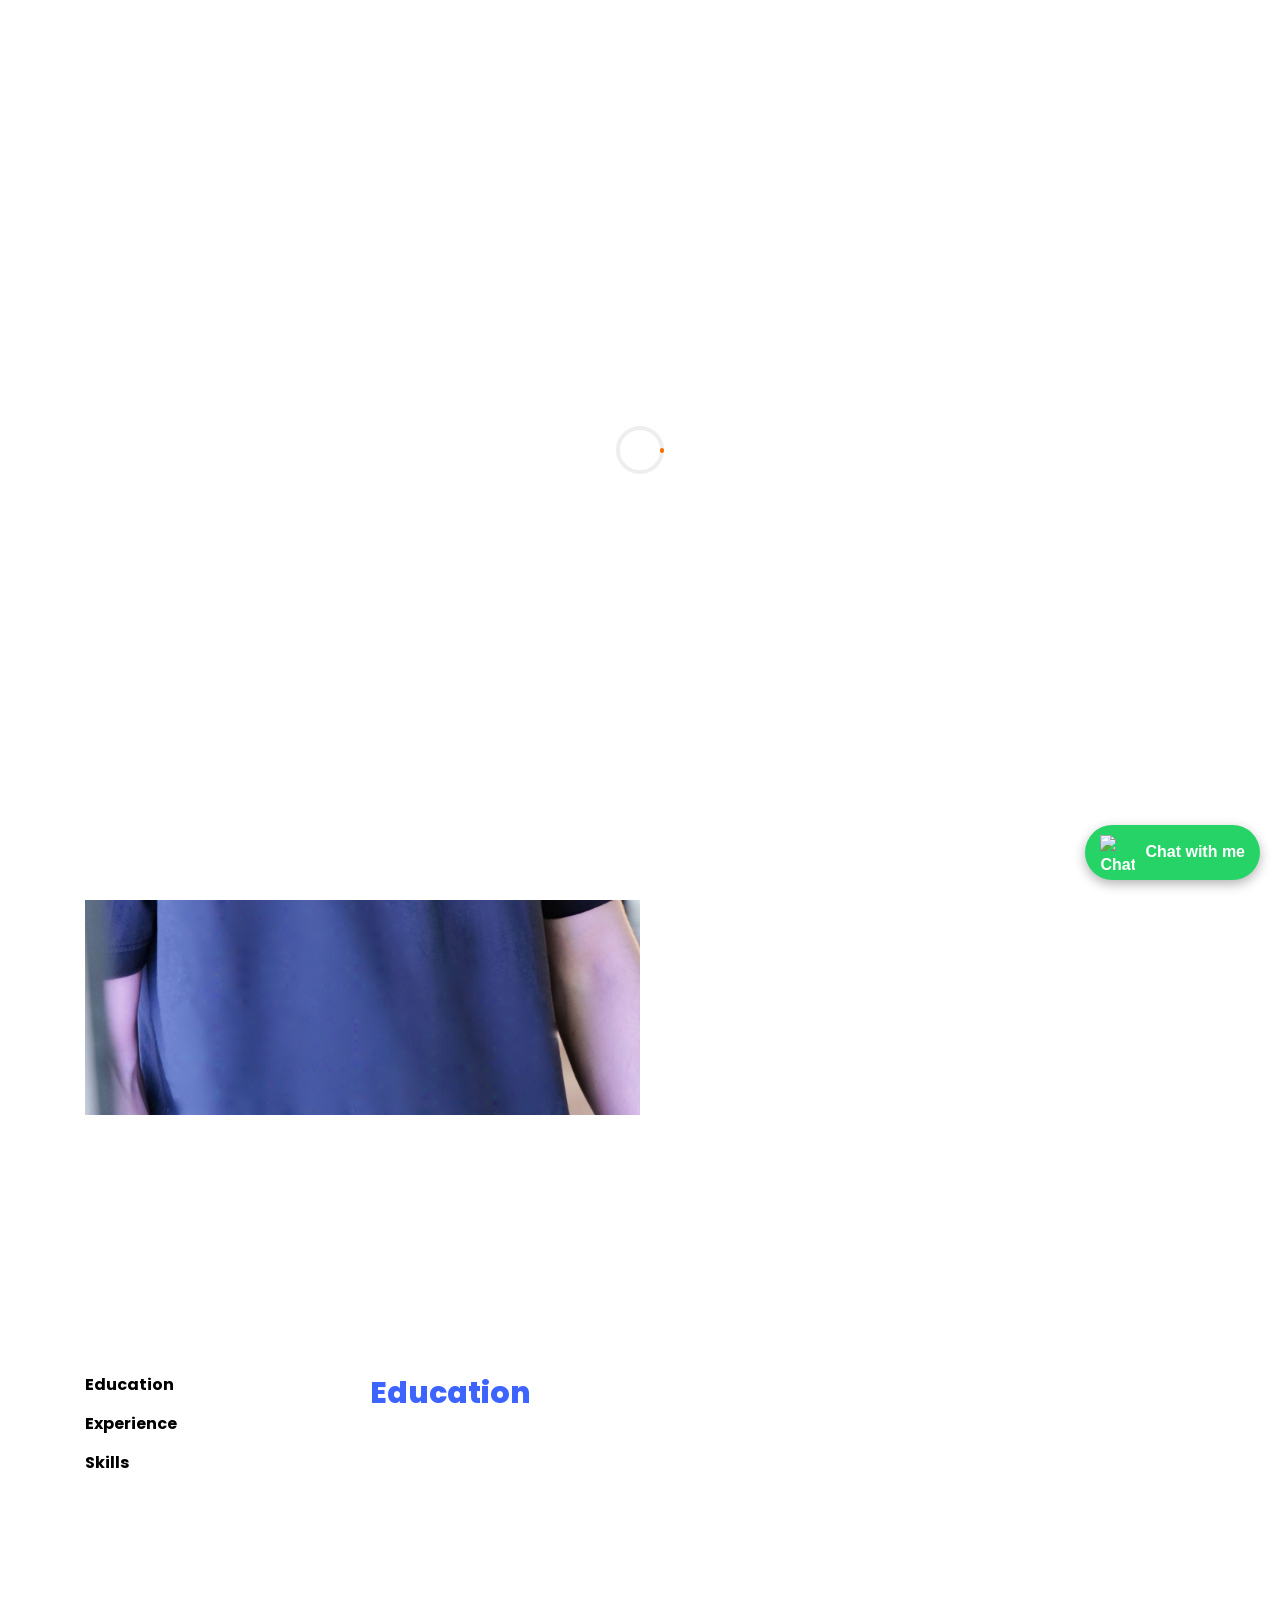
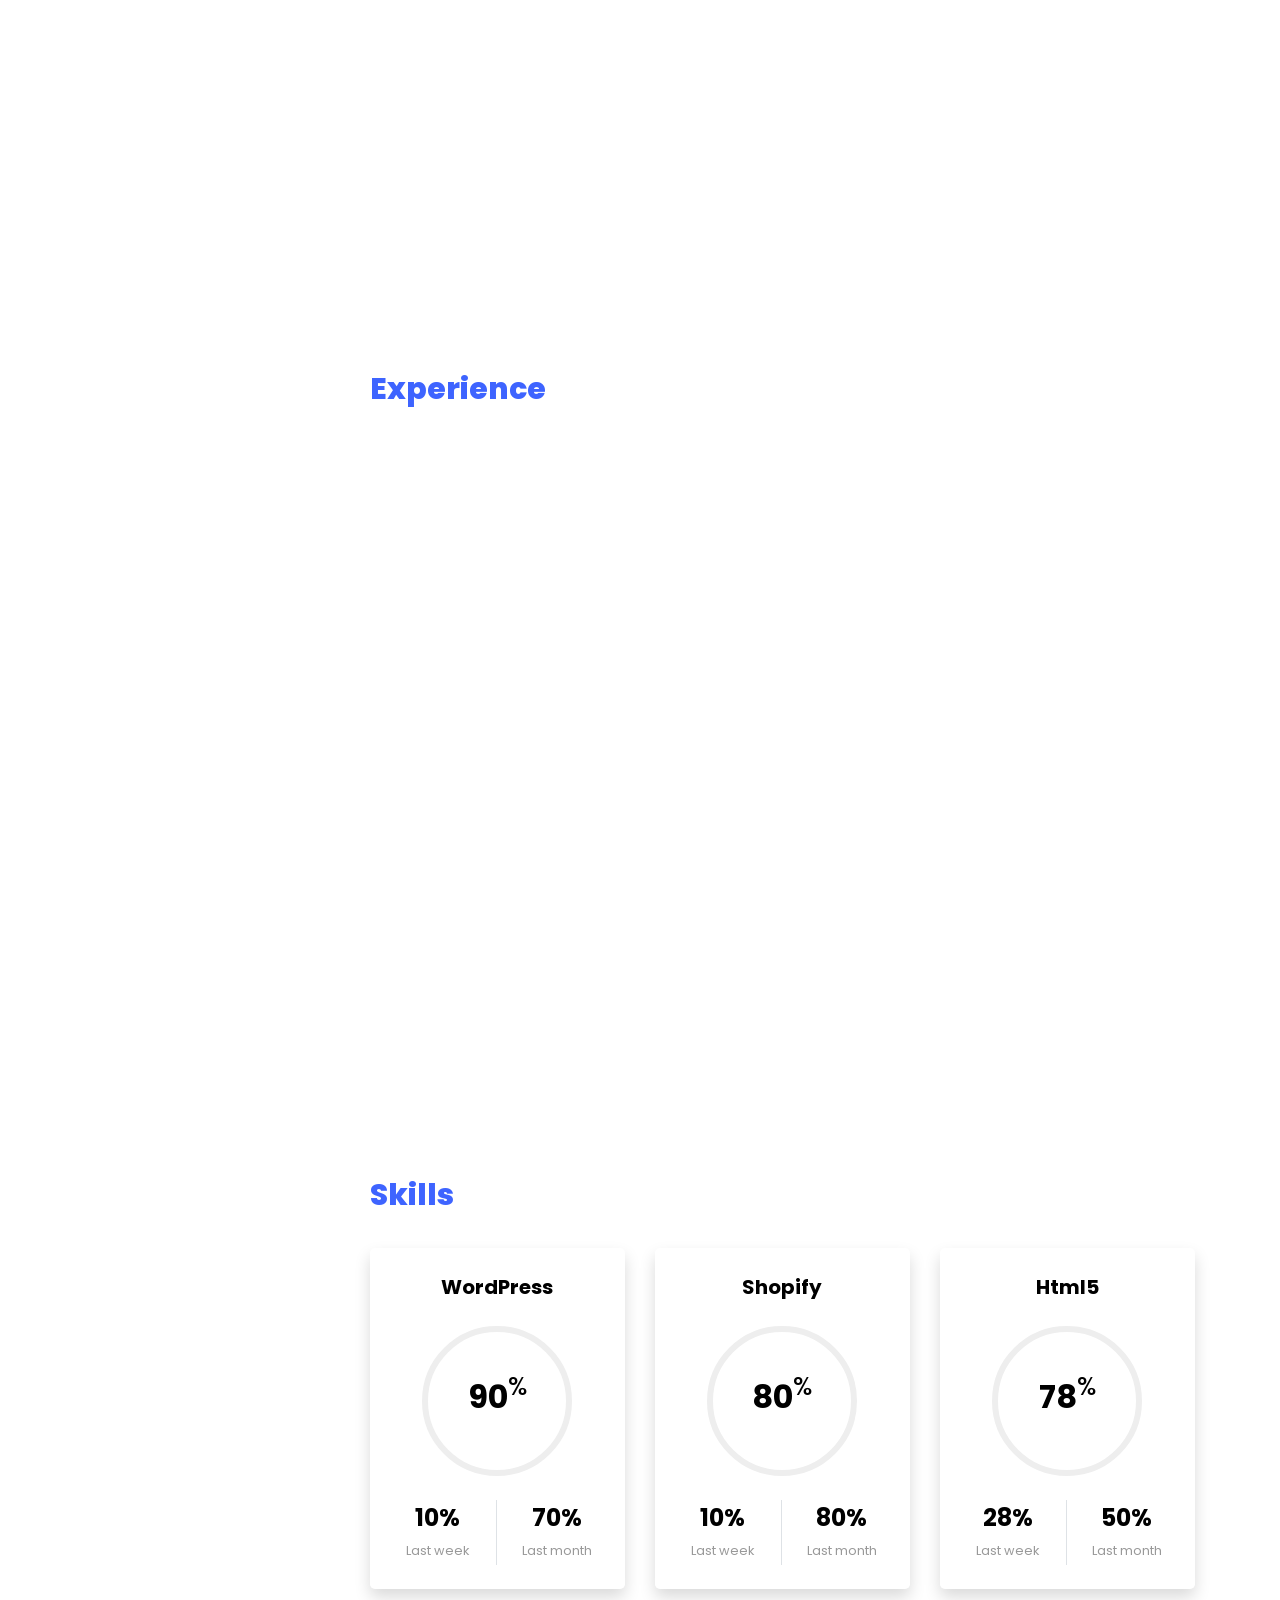
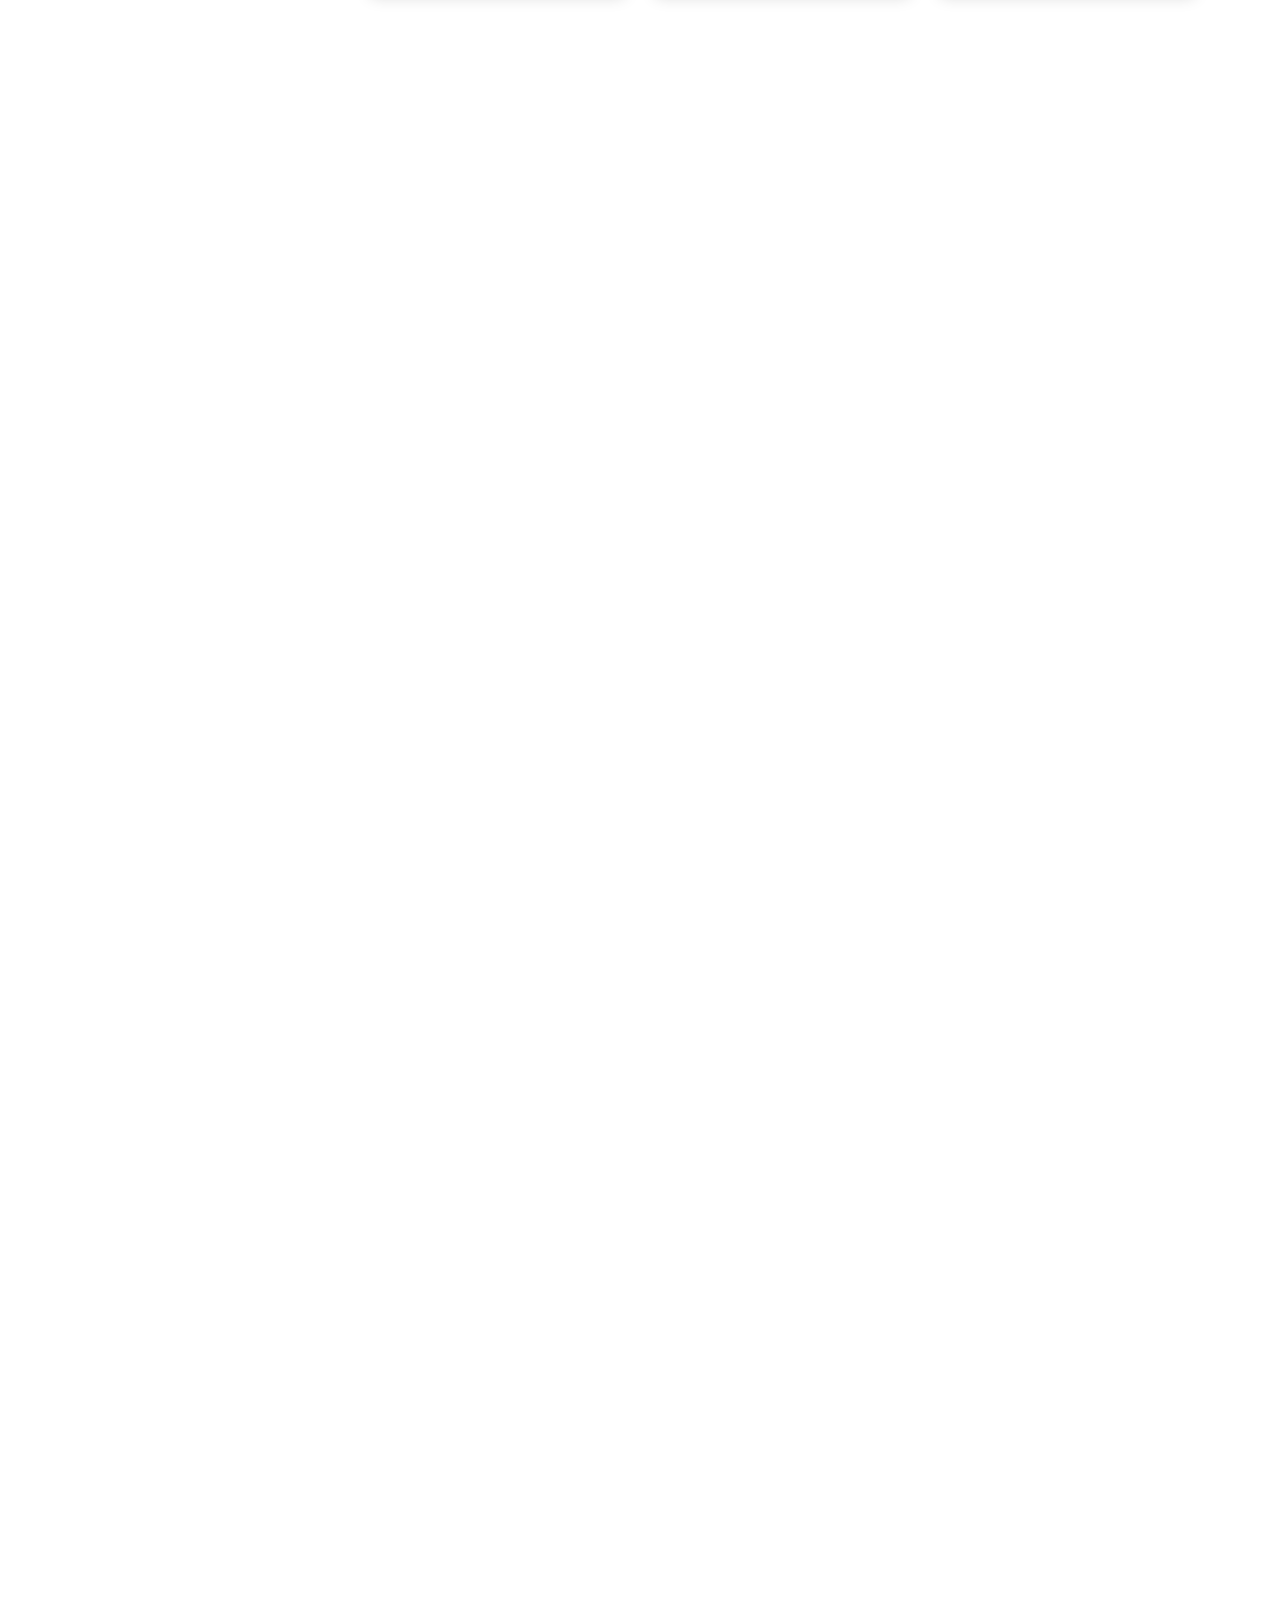
==== index.html @ 49ee366a "Update index.html" ====
<!DOCTYPE html>
<html lang="en">

<head>
	<title>Expert WordPress & Ecommerce Developer | High-Performance Web Solutions</title>
	<meta name="title" content="Expert WordPress & Ecommerce Developer | High-Performance Web Solutions">
	<meta name="description"
		content="Professional Web Developer specializing in WordPress, Shopify, and high-converting Ecommerce stores. Providing global SEO optimization, website speed fixes, and secure custom web solutions.">

	<meta property="og:type" content="website">
	<meta property="og:url" content="https://mohammadaffan956.github.io/Affan/">
	<meta property="og:title" content="Expert WordPress & Ecommerce Developer | High-Performance Web Solutions">
	<meta property="og:description"
		content="I build fast, secure, and SEO-optimized Ecommerce stores and WordPress websites for global brands. Let's grow your business with a high-performance site.">
	<meta property="og:image" content="https://mohammadaffan956.github.io/Affan/images/Website_Developer.png">

	<meta property="twitter:card" content="summary_large_image">
	<meta property="twitter:url" content="https://mohammadaffan956.github.io/Affan/">
	<meta property="twitter:title" content="Expert WordPress & Ecommerce Developer">
	<meta property="twitter:description"
		content="Professional WordPress & Shopify solutions for global businesses. SEO, Speed, and Security included.">
	<meta property="twitter:image" content="https://mohammadaffan956.github.io/Affan/images/Website_Developer.png">

	<meta charset="utf-8">
	<meta name="viewport" content="width=device-width, initial-scale=1, shrink-to-fit=no">


	<link rel="icon" type="image/png" href="images/favicon.png">

	<link rel="apple-touch-icon" href="images/favicon.png">
	<link rel="canonical" href="https://mohammadaffan956.github.io/Affan/" />
	<link href="https://fonts.googleapis.com/css?family=Poppins:100,200,300,400,500,600,700,800,900" rel="stylesheet">

	<link rel="stylesheet" href="css/open-iconic-bootstrap.min.css">
	<link rel="stylesheet" href="css/animate.css">

	<link rel="stylesheet" href="css/owl.carousel.min.css">
	<link rel="stylesheet" href="css/owl.theme.default.min.css">
	<link rel="stylesheet" href="css/magnific-popup.css">

	<link rel="stylesheet" href="css/aos.css">

	<link rel="stylesheet" href="css/ionicons.min.css">

	<link rel="stylesheet" href="css/flaticon.css">
	<link rel="stylesheet" href="css/icomoon.css">
	<link rel="stylesheet" href="css/style.css">
	<!-- Google tag (gtag.js) -->
	<script async src="https://www.googletagmanager.com/gtag/js?id=G-JJWVS22R5V"></script>
	<script>
		window.dataLayer = window.dataLayer || [];
		function gtag() { dataLayer.push(arguments); }
		gtag('js', new Date());

		gtag('config', 'G-JJWVS22R5V');
	</script>
</head>

<body data-spy="scroll" data-target=".site-navbar-target" data-offset="300">


	<nav class="navbar navbar-expand-lg navbar-dark ftco_navbar ftco-navbar-light site-navbar-target" id="ftco-navbar">
		<div class="container">
			<a class="navbar-brand" href="index.html"><span>A</span>ffan</a>
			<button class="navbar-toggler js-fh5co-nav-toggle fh5co-nav-toggle" type="button" data-toggle="collapse"
				data-target="#ftco-nav" aria-controls="ftco-nav" aria-expanded="false" aria-label="Toggle navigation">
				<span class="oi oi-menu"></span> Menu
			</button>

			<div class="collapse navbar-collapse" id="ftco-nav">
				<ul class="navbar-nav nav ml-auto">
					<li class="nav-item"><a href="index.html#home-section" class="nav-link"><span>Home</span></a></li>
					<li class="nav-item"><a href="index.html#about-section" class="nav-link"><span>About</span></a></li>
					<li class="nav-item"><a href="index.html#resume-section" class="nav-link"><span>Resume</span></a>
					</li>

					<li class="nav-item has-dropdown">
						<a href="javascript:void(0);" class="nav-link dropdown-toggle-btn">
							<span>Services <i class="ion-ios-arrow-down ml-1" style="font-size: 11px;"></i></span>
						</a>
						<ul class="sub-menu">
							<li><a href="https://mohammadaffan956.github.io/Affan/wordpress-development.html">WordPress
									Development</a></li>
							<li><a href="https://mohammadaffan956.github.io/Affan/shopify-development.html">Shopify
									Development</a></li>
							<li><a href="https://mohammadaffan956.github.io/Affan/ecommerce-development.html">Ecommerce
									Solutions</a></li>
							<li><a href="https://mohammadaffan956.github.io/Affan/seo-services.html">SEO Services</a>
							</li>
							<li><a href="https://mohammadaffan956.github.io/Affan/website-speed-optimization.html">Speed
									Optimization</a></li>
						</ul>
					</li>

					<li class="nav-item"><a href="index.html#projects-section"
							class="nav-link"><span>Projects</span></a></li>
					<li class="nav-item"><a href="index.html#contact-section" class="nav-link"><span>Contact</span></a>
					</li>
				</ul>
			</div>
		</div>
	</nav>
	<section class="hero-wrap js-fullheight">
		<div class="overlay"></div>
		<div class="container">
			<div class="row no-gutters slider-text js-fullheight justify-content-center align-items-center">
				<div class="col-lg-8 col-md-6 ftco-animate d-flex align-items-center">
					<div class="text text-center">
						<span class="subheading">Hey! I am Mohammad Affan</span>
						<h1>WordPress & Ecommerce Website Developer</h1>
						<h2>
							I build
							<span class="txt-rotate" data-period="2000" data-rotate='[ 
"SEO Optimized WordPress Websites.", 
"High-Converting Ecommerce Stores.", 
"Fast & Secure Business Websites.", 
"Shopify & Custom Web Solutions." 
]'></span>
						</h2>
					</div>
				</div>
			</div>
		</div>
		</div>
		<div class="mouse">
			<a href="#" class="mouse-icon">
				<div class="mouse-wheel"><span class="ion-ios-arrow-round-down"></span></div>
			</a>
		</div>
	</section>

	<section class="ftco-about img ftco-section ftco-no-pt ftco-no-pb" id="about-section">
		<div class="container">
			<div class="row d-flex no-gutters">
				<div class="col-md-6 col-lg-6 d-flex">
					<div class="img-about img d-flex align-items-stretch">
						<div class="overlay"></div>
						<div class="img d-flex align-self-stretch align-items-center"
							style="background-image:url(images/Mohammad-Affan.jpg);">
						</div>
					</div>
				</div>
				<div class="col-md-6 col-lg-6 pl-md-5 py-5">
					<div class="row justify-content-start pb-3">
						<div class="col-md-12 heading-section ftco-animate">
							<h2 class="mb-4">About Me</h2>
							<p>Hi, I'm Mohammad Affan, a professional WordPress and Ecommerce Specialist serving a
								global clientele. I specialize in engineering high-performance digital experiences that
								turn visitors into loyal customers. By combining advanced technical SEO, robust
								security, and speed optimization, I build websites that don’t just look good—they
								perform.</p>
							<p>With a deep focus on WordPress, Shopify, and modern front-end architectures, I provide
								end-to-end solutions for brands looking to scale. Whether it's a custom-coded interface
								or a high-converting ecommerce store, I ensure your project meets the highest
								international web standards and dominates search engine rankings.</p>

							<p>If you are looking for a reliable partner to elevate your digital presence with scalable,
								user-centric, and result-driven web solutions, let’s build something exceptional
								together.</p>
							<ul class="about-info mt-4 px-md-0 px-2">
								<!-- <li class="d-flex"><span>Name:</span> <span>Mohammad Affan</span></li> -->
								<!-- <li class="d-flex"><span>Age:</span> <span>25</span></li> -->
								<li class="d-flex"><span>Address:</span> <span>Karachi-Pakistan</span></li>
								<!-- 		            	<li class="d-flex"><span>Zip code:</span> <span>7900</span></li> -->
								<li class="d-flex"><span>Email:</span> <span>mohammadaffan956</span></li>
								<li class="d-flex"><span>Phone: </span> <span><a
											href="tel:+92342744927">+92-3432744927</a></span></li>
							</ul>
						</div>
					</div>
					<div class="counter-wrap ftco-animate d-flex mt-md-3">
						<div class="text">
							<!-- <p class="mb-4">
	                <span class="number" data-number="82">0</span>
	                <span>Project complete</span>
                </p> -->
							<p><a href="cv\Affan_Cv.pdf" class="btn btn-primary py-3 px-3" download="Affan_Cv">Download
									CV</a></p>
						</div>
					</div>
				</div>
			</div>
		</div>
	</section>

	<section class="ftco-section ftco-partner">
		<div class="container">
			<div class="row">
				<div class="col-sm ftco-animate">
					<a href="#" class="partner"><img src="images/wordpress.png" class="img-fluid" alt=""></a>
				</div>
				<div class="col-sm ftco-animate">
					<a href="#" class="partner"><img src="images/shopify.png" class="img-fluid" alt=""></a>
				</div>
				<div class="col-sm ftco-animate">
					<a href="#" class="partner"><img src="images/ecommerce.png" class="img-fluid" alt=""></a>
				</div>
				<div class="col-sm ftco-animate">
					<a href="#" class="partner"><img src="images/seo.png" class="img-fluid" alt=""></a>
				</div>
				<div class="col-sm ftco-animate">
					<a href="#" class="partner"><img src="images/speedoptimization.png" class="img-fluid" alt=""></a>
				</div>
			</div>
		</div>
	</section>

	<section class="ftco-section ftco-no-pb goto-here" id="resume-section">
		<div class="container">
			<div class="row">
				<div class="col-md-3">
					<nav id="navi">
						<ul>
							<li><a href="#page-1">Education</a></li>
							<li><a href="#page-2">Experience</a></li>
							<li><a href="#page-3">Skills</a></li>
						</ul>
					</nav>
				</div>
				<div class="col-md-9">
					<div id="page-1" class="page one">
						<h2 class="heading">Education</h2>
						<div class="resume-wrap d-flex ftco-animate">
							<div class="icon d-flex align-items-center justify-content-center">
								<span class="flaticon-ideas"></span>
							</div>
							<div class="text pl-3">
								<span class="date">2019-2021(in process)</span>
								<h2>Bachelor of Science</h2>
								<span class="position">University of Karachi</span>
							</div>
						</div>
						<!-- <div class="resume-wrap d-flex ftco-animate">
							<div class="icon d-flex align-items-center justify-content-center">
								<span class="flaticon-ideas"></span>
							</div>
							<div class="text pl-3">
								<span class="date">2016-2018</span>
								<h2>Intermediate in Commerce</h2>
								<span class="position">S.M College</span>
							</div>
						</div> -->
						<!-- <div class="resume-wrap d-flex ftco-animate">
							<div class="icon d-flex align-items-center justify-content-center">
								<span class="flaticon-ideas"></span>
							</div>
							<div class="text pl-3">
								<span class="date">2014-2015</span>
								<h2>Matric in Computer Science</h2>
								<span class="position">Maria Grammer School</span>
							</div>
						</div> -->
						<div class="resume-wrap d-flex ftco-animate">
							<div class="icon d-flex align-items-center justify-content-center">
								<span class="flaticon-ideas"></span>
							</div>
							<div class="text pl-3">
								<span class="date">2016-2018</span>
								<h2>Diploma in Front End Development</h2>
								<span class="position">Hamari Academy</span>
								<!-- <p>A small river named Duden flows by their place and supplies it with the necessary regelialia. It is a paradisematic country, in which roasted parts of sentences fly into your mouth.</p> -->
							</div>
						</div>
						<div class="resume-wrap d-flex ftco-animate">
							<div class="icon d-flex align-items-center justify-content-center">
								<span class="flaticon-ideas"></span>
							</div>
							<div class="text pl-3">
								<span class="date">2016-2018</span>
								<h2>Diploma in Back End Development</h2>
								<span class="position">Hamari Academy</span>
								<!-- <p>A small river named Duden flows by their place and supplies it with the necessary regelialia. It is a paradisematic country, in which roasted parts of sentences fly into your mouth.</p> -->
							</div>
						</div>
					</div>

					<div id="page-2" class="page two">
						<h2 class="heading">Experience</h2>
						<div class="resume-wrap d-flex ftco-animate">
							<div class="icon d-flex align-items-center justify-content-center">
								<span class="flaticon-ideas"></span>
							</div>
							<div class="text pl-3">
								<span class="date">2024-Present</span>
								<h2>WordPress Developer</h2>
								<span class="position">Quick Digital</span>
								<!-- <p>A small river named Duden flows by their place and supplies it with the necessary regelialia. It is a paradisematic country, in which roasted parts of sentences fly into your mouth.</p> -->
							</div>
						</div>
						<div class="resume-wrap d-flex ftco-animate">
							<div class="icon d-flex align-items-center justify-content-center">
								<span class="flaticon-ideas"></span>
							</div>
							<div class="text pl-3">
								<span class="date">2023-2024</span>
								<h2>Bubble.io & WordPress Developer</h2>
								<span class="position">TechStack Digital</span>
								<!-- <p>A small river named Duden flows by their place and supplies it with the necessary regelialia. It is a paradisematic country, in which roasted parts of sentences fly into your mouth.</p> -->
							</div>
						</div>

						<div class="resume-wrap d-flex ftco-animate">
							<div class="icon d-flex align-items-center justify-content-center">
								<span class="flaticon-ideas"></span>
							</div>
							<div class="text pl-3">
								<span class="date">2020-2023</span>
								<h2>WordPress Developer</h2>
								<span class="position">Homeland Enterprises</span>
								<!-- <p>A small river named Duden flows by their place and supplies it with the necessary regelialia. It is a paradisematic country, in which roasted parts of sentences fly into your mouth.</p> -->
							</div>
						</div>

						<div class="resume-wrap d-flex ftco-animate">
							<div class="icon d-flex align-items-center justify-content-center">
								<span class="flaticon-ideas"></span>
							</div>
							<div class="text pl-3">
								<span class="date">2020-2020</span>
								<h2>Front end & WordPress Developer</h2>
								<span class="position">4strokes Production</span>
								<!-- <p>A small river named Duden flows by their place and supplies it with the necessary regelialia. It is a paradisematic country, in which roasted parts of sentences fly into your mouth.</p> -->
							</div>
						</div>

						<div class="resume-wrap d-flex ftco-animate">
							<div class="icon d-flex align-items-center justify-content-center">
								<span class="flaticon-ideas"></span>
							</div>
							<div class="text pl-3">
								<span class="date">2019-Internship</span>
								<h2>Front End Developer</h2>
								<span class="position">Burhani Developer's</span>
							</div>
						</div>
						<!-- 	    				<div class="resume-wrap d-flex ftco-animate">
	    					<div class="icon d-flex align-items-center justify-content-center">
					    		<span class="flaticon-ideas"></span>
					    	</div>
					    	<div class="text pl-3">
		    					<span class="date">2019-2019</span>
		    					<h2>UI/UX Designer</h2>
		    					<span class="position">Burhani Developer's</span>
		    					</div>
	    				</div> -->
						<!-- 	    				<div class="resume-wrap d-flex ftco-animate">
	    					<div class="icon d-flex align-items-center justify-content-center">
					    		<span class="flaticon-ideas"></span>
					    	</div>
					    	<div class="text pl-3">
		    					<span class="date">2019-2019</span>
		    					<h2>Graphic Designer</h2>
		    					<span class="position">Burhani Developer's</span>
		    					</div>
	    				</div> -->
						<!-- 					    <div class="resume-wrap d-flex ftco-animate">
					    	<div class="icon d-flex align-items-center justify-content-center">
					    		<span class="flaticon-ideas"></span>
					    	</div>
					    	<div class="text pl-3">
		    					<span class="date">2017-2018</span>
		    					<h2>Learning Experience (Front-end Development)</h2>
		    					<span class="position">Hamari Academy</span>
		    				</div>
	    				</div> -->
						<div id="page-3" class="page three">
							<h2 class="heading">Skills</h2>
							<div class="row progress-circle mb-5">
								<div class="col-lg-4 mb-4">
									<div class="bg-white rounded-lg shadow p-4">
										<h2 class="h5 font-weight-bold text-center mb-4">WordPress</h2>

										<!-- Progress bar 1 -->
										<div class="progress mx-auto" data-value='90'>
											<span class="progress-left">
												<span class="progress-bar border-primary"></span>
											</span>
											<span class="progress-right">
												<span class="progress-bar border-primary"></span>
											</span>
											<div
												class="progress-value w-100 h-100 rounded-circle d-flex align-items-center justify-content-center">
												<div class="h2 font-weight-bold">90<sup class="small">%</sup></div>
											</div>
										</div>
										<!-- END -->

										<!-- Demo info -->
										<div class="row text-center mt-4">
											<div class="col-6 border-right">
												<div class="h4 font-weight-bold mb-0">10%</div><span
													class="small text-gray">Last week</span>
											</div>
											<div class="col-6">
												<div class="h4 font-weight-bold mb-0">70%</div><span
													class="small text-gray">Last month</span>
											</div>
										</div>
										<!-- END -->
									</div>
								</div>

								<div class="col-lg-4 mb-4">
									<div class="bg-white rounded-lg shadow p-4">
										<h2 class="h5 font-weight-bold text-center mb-4">Shopify</h2>

										<!-- Progress bar 1 -->
										<div class="progress mx-auto" data-value='80'>
											<span class="progress-left">
												<span class="progress-bar border-primary"></span>
											</span>
											<span class="progress-right">
												<span class="progress-bar border-primary"></span>
											</span>
											<div
												class="progress-value w-100 h-100 rounded-circle d-flex align-items-center justify-content-center">
												<div class="h2 font-weight-bold">80<sup class="small">%</sup></div>
											</div>
										</div>
										<!-- END -->

										<!-- Demo info -->
										<div class="row text-center mt-4">
											<div class="col-6 border-right">
												<div class="h4 font-weight-bold mb-0">10%</div><span
													class="small text-gray">Last week</span>
											</div>
											<div class="col-6">
												<div class="h4 font-weight-bold mb-0">80%</div><span
													class="small text-gray">Last month</span>
											</div>
										</div>
										<!-- END -->
									</div>
								</div>

								<div class="col-lg-4 mb-4">
									<div class="bg-white rounded-lg shadow p-4">
										<h2 class="h5 font-weight-bold text-center mb-4">Html5</h2>

										<!-- Progress bar 1 -->
										<div class="progress mx-auto" data-value='70'>
											<span class="progress-left">
												<span class="progress-bar border-primary"></span>
											</span>
											<span class="progress-right">
												<span class="progress-bar border-primary"></span>
											</span>
											<div
												class="progress-value w-100 h-100 rounded-circle d-flex align-items-center justify-content-center">
												<div class="h2 font-weight-bold">78<sup class="small">%</sup></div>
											</div>
										</div>
										<!-- END -->

										<!-- Demo info -->
										<div class="row text-center mt-4">
											<div class="col-6 border-right">
												<div class="h4 font-weight-bold mb-0">28%</div><span
													class="small text-gray">Last week</span>
											</div>
											<div class="col-6">
												<div class="h4 font-weight-bold mb-0">50%</div><span
													class="small text-gray">Last month</span>
											</div>
										</div>
										<!-- END -->
									</div>
								</div>
							</div>
							<div class="row">
								<div class="col-md-6 animate-box">
									<div class="progress-wrap ftco-animate">
										<h3>Bubble.Io</h3>
										<div class="progress">
											<div class="progress-bar color-5" role="progressbar" aria-valuenow="80"
												aria-valuemin="0" aria-valuemax="100" style="width:60%">
												<span>60%</span>
											</div>
										</div>
									</div>
								</div>
								<div class="col-md-6 animate-box">
									<div class="progress-wrap ftco-animate">
										<h3>Bootstrap</h3>
										<div class="progress">
											<div class="progress-bar color-5" role="progressbar" aria-valuenow="80"
												aria-valuemin="0" aria-valuemax="100" style="width:80%">
												<span>80%</span>
											</div>
										</div>
									</div>
								</div>
								<div class="col-md-6 animate-box">
									<div class="progress-wrap ftco-animate">
										<h3>CSS3</h3>
										<div class="progress">
											<div class="progress-bar color-4" role="progressbar" aria-valuenow="80"
												aria-valuemin="0" aria-valuemax="100" style="width:80%">
												<span>80%</span>
											</div>
										</div>
									</div>
								</div>
								<div class="col-md-6 animate-box">
									<div class="progress-wrap ftco-animate">
										<h3>Responsive Via Media Query</h3>
										<div class="progress">
											<div class="progress-bar color-6" role="progressbar" aria-valuenow="70"
												aria-valuemin="0" aria-valuemax="100" style="width:70%">
												<span>70%</span>
											</div>
										</div>
									</div>
								</div>
								<div class="col-md-6 animate-box">
									<div class="progress-wrap ftco-animate">
										<h3>Javascript</h3>
										<div class="progress">
											<div class="progress-bar color-2" role="progressbar" aria-valuenow="50"
												aria-valuemin="0" ar=ia-valuemax="100" style="width:50%">
												<span>50%</span>
											</div>
										</div>
									</div>
								</div>
								<div class="col-md-6 animate-box">
									<div class="progress-wrap ftco-animate">
										<h3>jQuery</h3>
										<div class="progress">
											<div class="progress-bar color-6" role="progressbar" aria-valuenow="50"
												aria-valuemin="0" aria-valuemax="100" style="width:50%">
												<span>50%</span>
											</div>
										</div>
									</div>
								</div>
								<div class="col-md-6 animate-box">
									<div class="progress-wrap ftco-animate">
										<h3>Odoo</h3>
										<div class="progress">
											<div class="progress-bar color-6" role="progressbar" aria-valuenow="50"
												aria-valuemin="0" aria-valuemax="100" style="width:50%">
												<span>40%</span>
											</div>
										</div>
									</div>
								</div>
								<div class="col-md-6 animate-box">
									<div class="progress-wrap ftco-animate">
										<h3>Sass</h3>
										<div class="progress">
											<div class="progress-bar color-6" role="progressbar" aria-valuenow="45"
												aria-valuemin="0" aria-valuemax="100" style="width:45%">
												<span>50%</span>
											</div>
										</div>
									</div>
								</div>
								<div class="col-md-6 animate-box">
									<div class="progress-wrap ftco-animate">
										<h3>Photoshop</h3>
										<div class="progress">
											<div class="progress-bar color-1" role="progressbar" aria-valuenow="50"
												aria-valuemin="0" aria-valuemax="100" style="width:50%">
												<span>65%</span>
											</div>
										</div>
									</div>
								</div>

								<div class="col-md-6 animate-box">
									<div class="progress-wrap ftco-animate">
										<h3>illustrator</h3>
										<div class="progress">
											<div class="progress-bar color-3" role="progressbar" aria-valuenow="40"
												aria-valuemin="0" aria-valuemax="100" style="width:40%">
												<span>65%</span>
											</div>
										</div>
									</div>
								</div>
								<div class="col-md-6 animate-box">
									<div class="progress-wrap ftco-animate">
										<h3> Core Php</h3>
										<div class="progress">
											<div class="progress-bar color-6" role="progressbar" aria-valuenow="45"
												aria-valuemin="0" aria-valuemax="100" style="width:45%">
												<span>50%</span>
											</div>
										</div>
									</div>
								</div>
								<div class="col-md-6 animate-box">
									<div class="progress-wrap ftco-animate">
										<h3>Oop</h3>
										<div class="progress">
											<div class="progress-bar color-6" role="progressbar" aria-valuenow="50"
												aria-valuemin="0" aria-valuemax="100" style="width:50%">
												<span>50%</span>
											</div>
										</div>
									</div>
								</div>
								<div class="col-md-6 animate-box">
									<div class="progress-wrap ftco-animate">
										<h3>Codeigniter</h3>
										<div class="progress">
											<div class="progress-bar color-6" role="progressbar" aria-valuenow="40"
												aria-valuemin="0" aria-valuemax="100" style="width:40%">
												<span>60%</span>
											</div>
										</div>
									</div>
								</div>
								<div class="col-md-6 animate-box">
									<div class="progress-wrap ftco-animate">
										<h3>Mysqli</h3>
										<div class="progress">
											<div class="progress-bar color-6" role="progressbar" aria-valuenow="40"
												aria-valuemin="0" aria-valuemax="100" style="width:40%">
												<span>60%</span>
											</div>
										</div>
									</div>
								</div>
							</div>
						</div>

					</div>
				</div>
			</div>
	</section>

	<section class="ftco-section" id="services-section">
		<div class="container-fluid px-md-5">
			<div class="row justify-content-center py-5 mt-5">
				<div class="col-md-12 heading-section text-center ftco-animate">
					<h2 class="mb-4">Website Development & SEO Services</h2>
					<p style="width: 70%; justify-content: center; margin: 0 auto;">I provide professional WordPress,
						Shopify, and Ecommerce website development services in Worldwide.
						I help businesses build fast, secure, and SEO-optimized websites to grow online and increase
						conversions.</p>
				</div>
			</div>
			<div class="row">
				<div class="col-md-4 text-center d-flex ftco-animate">
					<a href="#" class="services-1 shadow">
						<span class="icon">
							<i class="flaticon-analysis"></i>
						</span>
						<div class="desc">
							<h3 class="mb-5">Custom Website Development</h3>
							<p>I create custom business websites using modern front-end technologies that are fast,
								responsive,
								and fully optimized for SEO. Perfect for startups and businesses looking for a unique
								online presence.
							</p>
						</div>
					</a>
				</div>
				<div class="col-md-4 text-center d-flex ftco-animate">
					<a href="#" class="services-1 shadow">
						<span class="icon">
							<i class="flaticon-flasks"></i>
						</span>
						<div class="desc">
							<h3 class="mb-5">WordPress & Shopify Development</h3>
							<p>Professional WordPress and Shopify website development services including theme
								customization,
								speed optimization, and secure setup. I build scalable CMS websites that are easy to
								manage and grow.
							</p>
						</div>
					</a>
				</div>
				<div class="col-md-4 text-center d-flex ftco-animate">
					<a href="#" class="services-1 shadow">
						<span class="icon">
							<i class="flaticon-ideas"></i>
						</span>
						<div class="desc">
							<h3 class="mb-5">Ecommerce & SEO Services</h3>
							<p>I develop high-converting ecommerce websites and provide SEO services to help your
								website rank
								on Google. From product setup to performance optimization, I ensure your store is built
								for success.
						</div>
					</a>
				</div>


			</div>
		</div>
	</section>


	<section class="ftco-section ftco-project" id="projects-section">
		<div class="container-fluid px-md-0">
			<div class="row no-gutters justify-content-center pb-5">
				<div class="col-md-12 heading-section text-center ftco-animate">
					<h2 class="mb-4">My Website Development Projects</h2>
					<p style="width: 80%; margin: 0 auto; justify-content: center;">Explore my portfolio of WordPress,
						Shopify, and Ecommerce website development projects.
						I have successfully delivered fast, secure, and SEO-optimized websites for businesses,
						helping them improve performance, user experience, and online growth. From custom website
						development to high-converting ecommerce stores, each project reflects my expertise in
						building scalable and results-driven web solutions.</p>
				</div>
			</div>
			<div class="row no-gutters">
				<div class="col-md-4">
					<div class="project img ftco-animate d-flex justify-content-center align-items-center"
						style="background-image: url(images/alemad.webp);">
						<div class="overlay"></div>
						<div class="text text-center p-4">
							<h3><a href="https://al-emadcars.com/">Al Emad</a></h3>
							<span>Wordpress</span>
							<p style="font-size:14px; margin-top:10px; color: aliceblue; line-height: 23px;">
								Built a custom WordPress Website with Elementor and a custom template, responsive UI.
								Focused on performance engineering.
							</p>
						</div>
					</div>
				</div>
				<div class="col-md-4">
					<div class="project img ftco-animate d-flex justify-content-center align-items-center"
						style="background-image: url(images/newagemedia.webp);">
						<div class="overlay"></div>
						<div class="text text-center p-4">
							<h3><a href="https://newagemedia.ae/home-2/">Newagemedia Digital Agency</a></h3>
							<span>Canva to Wordpress</span>
							<p style="font-size:14px; margin-top:10px; color: aliceblue; line-height: 23px;">
								Built a custom WordPress Website with Elementor and a custom template, responsive UI.
								Focused on performance engineering.
							</p>
						</div>
					</div>
				</div>
				<div class="col-md-4">
					<div class="project img ftco-animate d-flex justify-content-center align-items-center"
						style="background-image: url(images/bloomlight.webp);">
						<div class="overlay"></div>
						<div class="text text-center p-4">
							<h3><a href="https://bloomlight.co/">Bloomlight Ecommerce Website</a></h3>
							<span>Custom WordPress Design & Development</span>
							<p style="font-size:14px; margin-top:10px; color: aliceblue; line-height: 23px;">
								Built a custom-themed WordPress solution featuring a sleek, responsive UI.
								Focused on performance engineering to achieve sub-2-second load times,
								ensuring a seamless transition from visitor to customer.
							</p>
						</div>
					</div>
				</div>
				<div class="col-md-4">
					<div class="project img ftco-animate d-flex justify-content-center align-items-center"
						style="background-image: url(images/scentido_perfumes.webp);">
						<div class="overlay"></div>
						<div class="text text-center p-4">
							<h3><a href="https://www.scentidoperfumes.com/">Scentido Ecommerce Website</a></h3>
							<span>Custom WordPress Design & Development</span>
							<p style="font-size:14px; margin-top:10px; color: aliceblue; line-height: 23px;">
								Developed a premium Ecommerce experience for the fragrance industry.
								Integrated secure payment gateways and an intuitive product filtering system
								designed to handle high-traffic global sales events.
							</p>
						</div>
					</div>
				</div>
				<div class="col-md-4">
					<div class="project img ftco-animate d-flex justify-content-center align-items-center"
						style="background-image: url(images/umma_perfumes.webp);">
						<div class="overlay"></div>
						<div class="text text-center p-4">
							<h3><a href="https://www.ummaperfumes.com/">Umma Perfumes</a></h3>
							<span>Custom WordPress Design & Development</span>
							<p style="font-size:14px; margin-top:10px; color: aliceblue; line-height: 23px;">
								Developed a premium Ecommerce experience for the fragrance industry.
							</p>
						</div>
					</div>
				</div>
				<div class="col-md-4">
					<div class="project img ftco-animate d-flex justify-content-center align-items-center"
						style="background-image: url(images/mu-kii.webp);">
						<div class="overlay"></div>
						<div class="text text-center p-4">
							<h3><a href="https://mu-kii.ae/">Mu-Kii</a></h3>
							<span>Custom WordPress Design & Development</span>
							<p style="font-size:14px; margin-top:10px; color: aliceblue; line-height: 23px;">
								Developed a premium e-commerce experience for the Restaurant industry.
							</p>
						</div>
					</div>
				</div>
				<div class="col-md-4">
					<div class="project img ftco-animate d-flex justify-content-center align-items-center"
						style="background-image: url(images/werbetechnik.jpg);">
						<div class="overlay"></div>
						<div class="text text-center p-4">
							<h3><a href="https://werbetechnik-digital.de/">Werbetechnik Website (WordPress)</a></h3>
							<span>Custom WordPress Design & Development</span>
							<p style="font-size:14px; margin-top:10px; color: aliceblue; line-height: 23px;">
								A sophisticated corporate platform built on WordPress. Optimized with
								advanced SEO structures and clean code architecture to improve organic
								visibility and corporate lead generation.
							</p>
						</div>
					</div>
				</div>
				<div class="col-md-4">
					<div class="project img ftco-animate d-flex justify-content-center align-items-center"
						style="background-image: url(images/precious_scent.webp);">
						<div class="overlay"></div>
						<div class="text text-center p-4">
							<h3><a href="https://preciousscent.com/">Preciousscent Ecommerce Website</a></h3>
							<span>WordPress Development & SEO Optimization</span>
							<p style="font-size:14px; margin-top:10px; color: aliceblue; line-height: 23px;">
								A comprehensive digital transformation project. Scaled this perfume brand by reducing
								site weight by 40%, implementing daily security hardening against malware, and executing
								a global SEO strategy to drive organic traffic.
							</p>
						</div>
					</div>
				</div>
				<div class="col-md-4">
					<div class="project img ftco-animate d-flex justify-content-center align-items-center"
						style="background-image: url(images/sfareasearch.webp);">
						<div class="overlay"></div>
						<div class="text text-center p-4">
							<h3><a href="https://sfaresearch.com/">Sfa</a></h3>
							<span>WordPress Development & SEO Optimization</span>
							<p style="font-size:14px; margin-top:10px; color: aliceblue; line-height: 23px;">
								Developed a professional research and data-heavy platform. Optimized the backend to
								handle complex document structures while maintaining a clean, minimalist frontend design
								that enhances readability and brand authority.
							</p>
						</div>
					</div>
				</div>
				<div class="col-md-4">
					<div class="project img ftco-animate d-flex justify-content-center align-items-center"
						style="background-image: url(images/domani_perfumes.webp);">
						<div class="overlay"></div>
						<div class="text text-center p-4">
							<h3><a href="https://domaniperfumes.com/">Domani Perfumes</a></h3>
							<span>Custom Shopify Design & Development</span>
							<p style="font-size:14px; margin-top:10px; color: aliceblue; line-height: 23px;">
								Built a custom-themed Shopify solution featuring a sleek, responsive UI.
								Focused on performance engineering to achieve sub-2-second load times,
								ensuring a seamless transition from visitor to customer.
							</p>
						</div>
					</div>
				</div>
				<div class="col-md-4">
					<div class="project img ftco-animate d-flex justify-content-center align-items-center"
						style="background-image: url(images/espero.png);">
						<div class="overlay"></div>
						<div class="text text-center p-4">
							<h3><a href="https://esperoperfumes.com/home/">Espero (WordPress)</a></h3>
							<span>Custom WordPress Design & Development</span>
							<p style="font-size:14px; margin-top:10px; color: aliceblue; line-height: 23px;">
								Built a boutique ecommerce store with a focus on visual storytelling. Integrated secure
								payment gateways and automated email marketing tools to help the brand scale its
								customer retention globally.
							</p>
						</div>
					</div>
				</div>
				<div class="col-md-4">
					<div class="project img ftco-animate d-flex justify-content-center align-items-center"
						style="background-image: url(images/Proactive.png);">
						<div class="overlay"></div>
						<div class="text text-center p-4">
							<h3><a href="https://proactive-realty.com/">Proactive Real Estate Website</a></h3>
							<span>WordPress Design & Development</span>
							<p style="font-size:14px; margin-top:10px; color: aliceblue; line-height: 23px;">
								A dynamic real estate portal featuring custom property listings. Optimized for local
								search visibility and user lead capture, providing a high-performance browsing
								experience for potential property buyers.
							</p>
						</div>
					</div>
				</div>
				<div class="col-md-4">
					<div class="project img ftco-animate d-flex justify-content-center align-items-center"
						style="background-image: url(images/motion-dock.png);">
						<div class="overlay"></div>
						<div class="text text-center p-4">
							<h3><a href="https://www.motion-dock.com/">Motion-Dock Digital Agency</a></h3>
							<span>Custom WordPress & Development</span>
							<p style="font-size:14px; margin-top:10px; color: aliceblue; line-height: 23px;">
								Designed a sleek, modern portfolio for a digital agency. Showcases motion graphics and
								video content through optimized lazy-loading and custom CSS animations, reflecting the
								brand’s creative expertise.
							</p>
						</div>
					</div>
				</div>
				<div class="col-md-4">
					<div class="project img ftco-animate d-flex justify-content-center align-items-center"
						style="background-image: url(images/velux.jpg);">
						<div class="overlay"></div>
						<div class="text text-center p-4">
							<h3><a href="https://veluxrentals.com/">Velux Yacht Rental Website</a></h3>
							<span>Custom ACF WordPress & Development</span>
							<p style="font-size:14px; margin-top:10px; color: aliceblue; line-height: 23px;">
								Built using Advanced Custom Fields (ACF) for total backend flexibility. This booking
								platform allows for real-time rental management with a premium, high-seas aesthetic
								tailored for luxury yacht clients.
							</p>
						</div>
					</div>
				</div>
				<div class="col-md-4">
					<div class="project img ftco-animate d-flex justify-content-center align-items-center"
						style="background-image: url(images/newagegroup.jpg);">
						<div class="overlay"></div>
						<div class="text text-center p-4">
							<h3><a href="https://newagegroup.ae/">NewageGroup RealEstate Website</a></h3>
							<span>Custom Design and Development</span>
							<p style="font-size:14px; margin-top:10px; color: aliceblue; line-height: 23px;">
								Developed a large-scale real estate platform for the UAE market. Focused on
								high-performance property maps, fast search queries, and a sophisticated UI designed for
								international investors.
							</p>
						</div>
					</div>
				</div>
				<div class="col-md-4">
					<div class="project img ftco-animate d-flex justify-content-center align-items-center"
						style="background-image: url(images/caliber.jpg);">
						<div class="overlay"></div>
						<div class="text text-center p-4">
							<h3><a href="https://caliberteches.com/">CaliberTech Service Provider</a></h3>
							<span>Figma to Wordpress Development</span>
							<p style="font-size:14px; margin-top:10px; color: aliceblue; line-height: 23px;">
								Executed a pixel-perfect Figma-to-WordPress conversion. Ensured the final build was
								fully responsive, lightweight, and maintained the exact design integrity of the original
								creative vision.
							</p>
						</div>
					</div>
				</div>
				<div class="col-md-4">
					<div class="project img ftco-animate d-flex justify-content-center align-items-center"
						style="background-image: url(images/newagelegal.jpg);">
						<div class="overlay"></div>
						<div class="text text-center p-4">
							<h3><a href="https://newagelegal.ae/">NewageLegal Legal Advisors</a></h3>
							<span>Custom Design and Development</span>
						</div>
					</div>
				</div>
				<div class="col-md-4">
					<div class="project img ftco-animate d-flex justify-content-center align-items-center"
						style="background-image: url(images/crewtersapp.png);">
						<div class="overlay"></div>
						<div class="text text-center p-4">
							<h3><a href="https://crewtersapp.com/">Crewters App</a></h3>
							<span>Canva to WordPress Development</span>
							<p style="font-size:14px; margin-top:10px; color: aliceblue; line-height: 23px;">
								Transformed a Canva design concept into a functional, live WordPress landing page.
								Optimized for app downloads with clear Call-to-Actions (CTAs) and integrated analytics
								tracking.
							</p>
						</div>
					</div>
				</div>
				<div class="col-md-4">
					<div class="project img ftco-animate d-flex justify-content-center align-items-center"
						style="background-image: url(images/topmuscle.jpg);">
						<div class="overlay"></div>
						<div class="text text-center p-4">
							<h3><a href="https://www.topmusclecare.com/">TopMuscle Medicine Retailer</a></h3>
							<span>Odoo Custom Website Development</span>
							<p style="font-size:14px; margin-top:10px; color: aliceblue; line-height: 23px;">
								Engineered a custom Odoo-based wholesale and retail solution. Integrated complex ERP
								inventory systems with a user-friendly frontend to streamline B2B and B2C medicine
								distribution.
							</p>
						</div>
					</div>
				</div>
				<div class="col-md-4">
					<div class="project img ftco-animate d-flex justify-content-center align-items-center"
						style="background-image: url(images/egymuscle.jpg);">
						<div class="overlay"></div>
						<div class="text text-center p-4">
							<h3><a href="https://www.egymusclecare.com/">EgyMuscle Medicine Wholesale</a></h3>
							<span>Odoo Custom Design and Development</span>
						</div>
					</div>
				</div>
				<div class="col-md-4">
					<div class="project img ftco-animate d-flex justify-content-center align-items-center"
						style="background-image: url(images/vrwonderlands.png);">
						<div class="overlay"></div>
						<div class="text text-center p-4">
							<h3><a href="https://vrwonderlands.com/">Vrwonderlands</a></h3>
							<span>WordPress Design & Developed</span>
							<p style="font-size:14px; margin-top:10px; color: aliceblue; line-height: 23px;">
								A futuristic entertainment platform designed to showcase VR experiences. Implemented
								immersive design elements and high-speed media delivery to match the cutting-edge nature
								of the brand.
							</p>
						</div>
					</div>
				</div>
				<div class="col-md-4">
					<div class="project img ftco-animate d-flex justify-content-center align-items-center"
						style="background-image: url(images/Catalyces.png);">
						<div class="overlay"></div>
						<div class="text text-center p-4">
							<h3><a href="https://catalyces.com/">Catalyces</a></h3>
							<span>WordPress Design & Developed</span>
						</div>
					</div>
				</div>
				<div class="col-md-4">
					<div class="project img ftco-animate d-flex justify-content-center align-items-center"
						style="background-image: url(images/tectstack.png);">
						<div class="overlay"></div>
						<div class="text text-center p-4">
							<h3><a href="https://techstackdigital.com/">TechStack Digital</a></h3>
							<span>Custom Html and Css Development</span>
							<p style="font-size:14px; margin-top:10px; color: aliceblue; line-height: 23px;">
								Built with pure HTML5 and CSS3 for maximum performance. This project highlights my
								ability to write clean, hand-coded websites that achieve perfect 100/100 scores on
								Google PageSpeed Insights.
							</p>
						</div>
					</div>
				</div>

				<div class="col-md-4">
					<div class="project img ftco-animate d-flex justify-content-center align-items-center"
						style="background-image: url(images/freshmitrabanner.png);">
						<div class="overlay"></div>
						<div class="text text-center p-4">
							<h3><a href="https://freshmitra.com/">FreshMitra</a></h3>
							<span>Design & Developed</span>
						</div>
					</div>
				</div>

				<div class="col-md-4">
					<div class="project img ftco-animate d-flex justify-content-center align-items-center"
						style="background-image: url(images/sameday.png);">
						<div class="overlay"></div>
						<div class="text text-center p-4">
							<h3><a href="https://samedayplumber.com.au/">Sameday PLumber</a></h3>
							<span>Developed</span>
							<p style="font-size:14px; margin-top:10px; color: aliceblue; line-height: 23px;">
								A service-based landing page optimized for "Emergency SEO." Focused on high conversion
								rates for mobile users looking for immediate local assistance in the Australian market.
							</p>
						</div>
					</div>
				</div>
				<div class="col-md-4">
					<div class="project img ftco-animate d-flex justify-content-center align-items-center"
						style="background-image: url(images/profounduae.png);">
						<div class="overlay"></div>
						<div class="text text-center p-4">
							<h3><a href="https://profounduae.com/">Profounduae</a></h3>
							<span>Design & Developed</span>
						</div>
					</div>
				</div>
				<div class="col-md-4">
					<div class="project img ftco-animate d-flex justify-content-center align-items-center"
						style="background-image: url(images/bellico.png);">
						<div class="overlay"></div>
						<div class="text text-center p-4">
							<h3><a href="https://bellicogroup.com/">Bellico</a></h3>
							<span>Design & Developed</span>
						</div>
					</div>
				</div>
				<div class="col-md-4">
					<div class="project img ftco-animate d-flex justify-content-center align-items-center"
						style="background-image: url(images/ssfh.png);">
						<div class="overlay"></div>
						<div class="text text-center p-4">
							<h3><a href="https://ssfh.co/">SSFH</a></h3>
							<span>Design & Developed</span>
						</div>
					</div>
				</div>
				<div class="col-md-4">
					<div class="project img ftco-animate d-flex justify-content-center align-items-center"
						style="background-image: url(images/bombbanner.png);">
						<div class="overlay"></div>
						<div class="text text-center p-4">
							<h3><a href="#">BombKratom</a></h3>
							<span>Design & Developed</span>
						</div>
					</div>
				</div>
				<div class="col-md-4">
					<div class="project img ftco-animate d-flex justify-content-center align-items-center"
						style="background-image: url(images/newage.png);">
						<div class="overlay"></div>
						<div class="text text-center p-4">
							<h3><a href="https://newageuae.com/">Newage</a></h3>
							<span>Design & Developed</span>
						</div>
					</div>
				</div>

				<div class="col-md-4">
					<div class="project img ftco-animate d-flex justify-content-center align-items-center"
						style="background-image: url(images/sana.jpg);">
						<div class="overlay"></div>
						<div class="text text-center p-4">
							<h3><a href="https://sanavipinterior.com/">Sana Vip Interior</a></h3>
							<span>Design & Developed</span>
							<p style="font-size:14px; margin-top:10px; color: aliceblue; line-height: 23px;">
								An elegant, minimalist portfolio for a luxury interior design firm. Showcases
								high-resolution project galleries using optimized lightboxes and fluid grid layouts.
							</p>
						</div>
					</div>
				</div>
				<div class="col-md-4">
					<div class="project img ftco-animate d-flex justify-content-center align-items-center"
						style="background-image: url(images/glowify.png);">
						<div class="overlay"></div>
						<div class="text text-center p-4">
							<h3><a href="https://glowifymart.com/">Glowify</a></h3>
							<span>Shopify Design and Development</span>
							<p style="font-size:14px; margin-top:10px; color: aliceblue; line-height: 23px;">
								A high-converting Shopify store designed for the beauty niche. Implemented custom liquid
								code, upsell features, and a streamlined cart process to increase Average Order Value
								(AOV).
							</p>
						</div>
					</div>
				</div>
				<div class="col-md-4">
					<div class="project img ftco-animate d-flex justify-content-center align-items-center"
						style="background-image: url(images/rebus.jpg);">
						<div class="overlay"></div>
						<div class="text text-center p-4">
							<h3><a href="https://rebusenergysolutions.com/">Rebus</a></h3>
							<span>Design & Developed</span>
							<p style="font-size:14px; margin-top:10px; color: aliceblue; line-height: 23px;">
								A professional B2B platform for energy solutions. Built with a focus on trust and
								authority, featuring technical whitepaper downloads and secure lead generation forms.
							</p>
						</div>
					</div>
				</div>
				<div class="col-md-4">
					<div class="project img ftco-animate d-flex justify-content-center align-items-center"
						style="background-image: url(images/Dsus.jpg);">
						<div class="overlay"></div>
						<div class="text text-center p-4">
							<h3><a href="https://dsusvip.com/">Dsus Vip</a></h3>
							<span>Design & Developed</span>
						</div>
					</div>
				</div>
				<div class="col-md-4">
					<div class="project img ftco-animate d-flex justify-content-center align-items-center"
						style="background-image: url(images/prestige.jpg);">
						<div class="overlay"></div>
						<div class="text text-center p-4">
							<h3><a href="https://prestigeinhomecareservices.co/">Prestige</a></h3>
							<span>Design & Developed</span>
							<p style="font-size:14px; margin-top:10px; color: aliceblue; line-height: 23px;">
								Developed a compassionate and accessible website for healthcare services. Prioritized
								ease of navigation for elderly users and integrated a secure contact system for patient
								inquiries.
							</p>
						</div>
					</div>
				</div>
				<div class="col-md-4">
					<div class="project img ftco-animate d-flex justify-content-center align-items-center"
						style="background-image: url(images/lopez.jpg);">
						<div class="overlay"></div>
						<div class="text text-center p-4">
							<h3><a href="https://www.lopezcreationss.com/">Lopez Creation</a></h3>
							<span>Design & Developed</span>
						</div>
					</div>
				</div>
				<div class="col-md-4">
					<div class="project img ftco-animate d-flex justify-content-center align-items-center"
						style="background-image: url(images/or.jpg);">
						<div class="overlay"></div>
						<div class="text text-center p-4">
							<h3><a href="https://fragrantoracle.com/">Oracle</a></h3>
							<span>Design & Developed</span>
						</div>
					</div>
				</div>
				<div class="col-md-4">
					<div class="project img ftco-animate d-flex justify-content-center align-items-center"
						style="background-image: url(images/kf.jpg);">
						<div class="overlay"></div>
						<div class="text text-center p-4">
							<h3><a href="https://kfavrvrentals.com/">Kfavrental</a></h3>
							<span>Design & Developed</span>
						</div>
					</div>
				</div>
				<div class="col-md-4">
					<div class="project img ftco-animate d-flex justify-content-center align-items-center"
						style="background-image: url(images/ur.jpg);">
						<div class="overlay"></div>
						<div class="text text-center p-4">
							<h3><a href="https://www.urbankreation.net/">Urban Kreation</a></h3>
							<span>Design & Developed</span>
						</div>
					</div>
				</div>
				<div class="col-md-4">
					<div class="project img ftco-animate d-flex justify-content-center align-items-center"
						style="background-image: url(images/vilio.jpg);">
						<div class="overlay"></div>
						<div class="text text-center p-4">
							<h3><a href="https://www.viliobacette.co/">Vilio</a></h3>
							<span>Design & Developed</span>
						</div>
					</div>
				</div>
				<div class="col-md-4">
					<div class="project img ftco-animate d-flex justify-content-center align-items-center"
						style="background-image: url(images/rpg.jpg);">
						<div class="overlay"></div>
						<div class="text text-center p-4">
							<h3><a href="https://www.rpgbullies.com/">Rpg Bullies</a></h3>
							<span>Design & Developed</span>
						</div>
					</div>
				</div>
				<div class="col-md-4">
					<div class="project img ftco-animate d-flex justify-content-center align-items-center"
						style="background-image: url(images/meo.jpg);">
						<div class="overlay"></div>
						<div class="text text-center p-4">
							<h3><a href="https://meomanagement.co/">Meo Management</a></h3>
							<span>Design & Developed</span>
						</div>
					</div>
				</div>
				<div class="col-md-4">
					<div class="project img ftco-animate d-flex justify-content-center align-items-center"
						style="background-image: url(images/mz.jpg);">
						<div class="overlay"></div>
						<div class="text text-center p-4">
							<h3><a href="https://mztraders.com/">MZ Traders</a></h3>
							<span>Design & Developed</span>
						</div>
					</div>
				</div>
				<div class="col-md-4">
					<div class="project img ftco-animate d-flex justify-content-center align-items-center"
						style="background-image: url(images/da.jpg);">
						<div class="overlay"></div>
						<div class="text text-center p-4">
							<h3><a href="https://thedigitalaliens.net/">DigitalAliens</a></h3>
							<span>Design & Developed</span>
						</div>
					</div>
				</div>

				<div class="col-md-4">
					<div class="project img ftco-animate d-flex justify-content-center align-items-center"
						style="background-image: url(images/moores.jpg);">
						<div class="overlay"></div>
						<div class="text text-center p-4">
							<h3><a href="https://moorestowncompliance.com/">Moorestowncompliance</a></h3>
							<span>Design & Developed</span>
						</div>
					</div>
				</div>
				<div class="col-md-4">
					<div class="project img ftco-animate d-flex justify-content-center align-items-center"
						style="background-image: url(images/redgiant.jpg);">
						<div class="overlay"></div>
						<div class="text text-center p-4">
							<h3><a href="https://redgiantadvertising.com/">Red Gaint Advertising</a></h3>
							<span>Design & Developed</span>
						</div>
					</div>
				</div>
				<div class="col-md-4">
					<div class="project img ftco-animate d-flex justify-content-center align-items-center"
						style="background-image: url(images/exapos.jpg);">
						<div class="overlay"></div>
						<div class="text text-center p-4">
							<h3><a href="https://exaops.io/">Exaops</a></h3>
							<span>Design & Developed</span>
						</div>
					</div>
				</div>
				<div class="col-md-4">
					<div class="project img ftco-animate d-flex justify-content-center align-items-center"
						style="background-image: url(images/valuezone.jpg);">
						<div class="overlay"></div>
						<div class="text text-center p-4">
							<h3><a href="#">Value Zone</a></h3>
							<span>Design & Developed</span>
						</div>
					</div>
				</div>
				<div class="col-md-4">
					<div class="project img ftco-animate d-flex justify-content-center align-items-center"
						style="background-image: url(images/darba.jpg);">
						<div class="overlay"></div>
						<div class="text text-center p-4">
							<h3><a href="https://darbalasayel.com/">Darbalasayel</a></h3>
							<span>Design & Developed</span>
						</div>
					</div>
				</div>
				<div class="col-md-4">
					<div class="project img ftco-animate d-flex justify-content-center align-items-center"
						style="background-image: url(images/sahara.jpg);">
						<div class="overlay"></div>
						<div class="text text-center p-4">
							<h3><a href="https://saharaheatingcooling.com/">Sahara heating & Cooling</a></h3>
							<span>Design & Developed</span>
						</div>
					</div>
				</div>
				<div class="col-md-4">
					<div class="project img ftco-animate d-flex justify-content-center align-items-center"
						style="background-image: url(images/mpm.jpg);">
						<div class="overlay"></div>
						<div class="text text-center p-4">
							<h3><a href="https://www.mpmgoggles.com/">MPM Goggle</a></h3>
							<span>E-commerce</span>
						</div>
					</div>
				</div>
				<div class="col-md-4">
					<div class="project img ftco-animate d-flex justify-content-center align-items-center"
						style="background-image: url(images/eventmajors.jpg);">
						<div class="overlay"></div>
						<div class="text text-center p-4">
							<h3><a href="https://eventmajors.com/">Event Majors</a></h3>
							<span>Event Management</span>
						</div>
					</div>
				</div>
				<div class="col-md-4">
					<div class="project img ftco-animate d-flex justify-content-center align-items-center"
						style="background-image: url(images/targetdigital.jpg);">
						<div class="overlay"></div>
						<div class="text text-center p-4">
							<h3><a href="https://www.targetmarketingpk.com/">Target Marketing Digital</a></h3>
							<span>Web Design & Developed</span>
						</div>
					</div>
				</div>
				<div class="col-md-4">
					<div class="project img ftco-animate d-flex justify-content-center align-items-center"
						style="background-image: url(images/targetstore.jpg);">
						<div class="overlay"></div>
						<div class="text text-center p-4">
							<h3><a href="https://www.targetmarketingpk.store/">Target Marketing Portal</a></h3>
							<span>Web Design & Developed</span>
						</div>
					</div>
				</div>
				<div class="col-md-4">
					<div class="project img ftco-animate d-flex justify-content-center align-items-center"
						style="background-image: url(images/hlf.jpg);">
						<div class="overlay"></div>
						<div class="text text-center p-4">
							<h3><a href="https://www.homelandcityfaisalabad.com/">HomelandCity Faisalabad</a></h3>
							<span>Web Design & Developed</span>
						</div>
					</div>
				</div>
				<div class="col-md-4">
					<div class="project img ftco-animate d-flex justify-content-center align-items-center"
						style="background-image: url(images/agencyfive.png);">
						<div class="overlay"></div>
						<div class="text text-center p-4">
							<h3><a href="http://agencyfiv.com/">Agency Five</a></h3>
							<span>Web Design & Developed</span>
						</div>
					</div>
				</div>
				<div class="col-md-4">
					<div class="project img ftco-animate d-flex justify-content-center align-items-center"
						style="background-image: url(images/marketing-goat.jpg);">
						<div class="overlay"></div>
						<div class="text text-center p-4">
							<h3><a href="https://marketing-goat.com/">Marketing Goat</a></h3>
							<span>Web Design & Developed</span>
						</div>
					</div>
				</div>
				<div class="col-md-4">
					<div class="project img ftco-animate d-flex justify-content-center align-items-center"
						style="background-image: url(images/kent.jpg);">
						<div class="overlay"></div>
						<div class="text text-center p-4">
							<h3><a href="https://kentlaserlounge.co.uk/">kent laser lounge</a></h3>
							<span>Web Design & Developed</span>
						</div>
					</div>
				</div>
				<div class="col-md-4">
					<div class="project img ftco-animate d-flex justify-content-center align-items-center"
						style="background-image: url(images/ergnyc.jpg);">
						<div class="overlay"></div>
						<div class="text text-center p-4">
							<h3><a href="https://ergnyc.com/">Ergnyc</a></h3>
							<span>Design & Developed</span>
						</div>
					</div>
				</div>
				<div class="col-md-4">
					<div class="project img ftco-animate d-flex justify-content-center align-items-center"
						style="background-image: url(images/infocus.png);">
						<div class="overlay"></div>
						<div class="text text-center p-4">
							<h3><a href="https://infocus.pk/">Infocus </a></h3>
							<span>Web Design & Developed</span>
						</div>
					</div>
				</div>
				<div class="col-md-4">
					<div class="project img ftco-animate d-flex justify-content-center align-items-center"
						style="background-image: url(images/gbt.jpg);">
						<div class="overlay"></div>
						<div class="text text-center p-4">
							<h3><a href="https://globaltechdigital.co/">Global Tech</a></h3>
							<span>Web Design & Developed</span>
						</div>
					</div>
				</div>
				<div class="col-md-4">
					<div class="project img ftco-animate d-flex justify-content-center align-items-center"
						style="background-image: url(images/hl-marketing.jpg);">
						<div class="overlay"></div>
						<div class="text text-center p-4">
							<h3><a href="https://homelandenterprise.com/hl-marketing-2/">HL Marketing</a></h3>
							<span>Web Design & Developed</span>
						</div>
					</div>
				</div>
				<div class="col-md-4">
					<div class="project img ftco-animate d-flex justify-content-center align-items-center"
						style="background-image: url(images/hl-construction.jpg);">
						<div class="overlay"></div>
						<div class="text text-center p-4">
							<h3><a href="https://homelandenterprise.com/hl-construction/">HL Construction</a></h3>
							<span>Web Design & Developed</span>
						</div>
					</div>
				</div>
				<div class="col-md-4">
					<div class="project img ftco-animate d-flex justify-content-center align-items-center"
						style="background-image: url(images/ct.jpg);">
						<div class="overlay"></div>
						<div class="text text-center p-4">
							<h3><a href="http://demo.citrustalent.com/">Citrus Talent &amp; Photoshop Design</a></h3>
							<span>Web Design & Developed</span>
						</div>
					</div>
				</div>
				<div class="col-md-4">
					<div class="project img ftco-animate d-flex justify-content-center align-items-center"
						style="background-image: url(images/homeland.JPG);">
						<div class="overlay"></div>
						<div class="text text-center p-4">
							<h3><a href="https://www.homelandenterprise.com">Homeland Enterprise &amp; Design</a></h3>
							<span>Web Design & Developed</span>
						</div>
					</div>
				</div>
				<div class="col-md-4">
					<div class="project img ftco-animate d-flex justify-content-center align-items-center"
						style="background-image: url(images/hl-jinnah.jpg);">
						<div class="overlay"></div>
						<div class="text text-center p-4">
							<h3><a href="https://www.homelandenterprise.com/hl-jinnah-residencia/">Hl Jinnah
									Residencia</a></h3>
							<span>Web Design & Developed</span>
						</div>
					</div>
				</div>
				<div class="col-md-4">
					<div class="project img ftco-animate d-flex justify-content-center align-items-center"
						style="background-image: url(images/LR.jpg);">
						<div class="overlay"></div>
						<div class="text text-center p-4">
							<h3><a href="https://www.homelandenterprise.com/liberty-residencia/">liberty Residencia
									&amp; Photoshop Design</a></h3>
							<span>Web Design & Developed</span>
						</div>
					</div>
				</div>
				<div class="col-md-4">
					<div class="project img ftco-animate d-flex justify-content-center align-items-center"
						style="background-image: url(images/lpr.jpg);">
						<div class="overlay"></div>
						<div class="text text-center p-4">
							<h3><a href="https://www.homelandenterprise.com/liberty-parks-residencia/">liberty Park's
									Residencia &amp; Photoshop Design</a></h3>
							<span>Web Design & Developed</span>
						</div>
					</div>
				</div>
				<div class="col-md-4">
					<div class="project img ftco-animate d-flex justify-content-center align-items-center"
						style="background-image: url(images/halanew.jpg);">
						<div class="overlay"></div>
						<div class="text text-center p-4">
							<h3><a href="https://www.halatalents.com/">HalaTalent's &amp; Illustration Design</a></h3>
							<span>Web Design & Developed</span>
						</div>
					</div>
				</div>
				<div class="col-md-4">
					<div class="project img ftco-animate d-flex justify-content-center align-items-center"
						style="background-image: url(images/sublifix.jpg);">
						<div class="overlay"></div>
						<div class="text text-center p-4">
							<h3><a href="https://sublifix.net/">Subli Fix</a></h3>
							<span>Speed Optimization & Developed</span>
						</div>
					</div>
				</div>
				<div class="col-md-4">
					<div class="project img ftco-animate d-flex justify-content-center align-items-center"
						style="background-image: url(images/subcontractor.jpg);">
						<div class="overlay"></div>
						<div class="text text-center p-4">
							<h3><a href="https://tax2u.co.uk/">Tax2u &amp; Illustration Design</a></h3>
							<span>Web Design & Developed</span>
						</div>
					</div>
				</div>
				<div class="col-md-4">
					<div class="project img ftco-animate d-flex justify-content-center align-items-center"
						style="background-image: url(images/work-11.png);">
						<div class="overlay"></div>
						<div class="text text-center p-4">
							<h3><a href="http://www.marvisons.com/">Marvison &amp; Illustration Design</a></h3>
							<span>Web Design & Developed</span>
						</div>
					</div>
				</div>
				<div class="col-md-4">
					<div class="project img ftco-animate d-flex justify-content-center align-items-center"
						style="background-image: url(images/megasur.png);">
						<div class="overlay"></div>
						<div class="text text-center p-4">
							<h3><a href="https://mohammadaffan956.github.io/Megasaur/index.html">Megasaur &amp;
									Illustration Design</a></h3>
							<span>Web Design & Developed</span>
						</div>
					</div>
				</div>
				<div class="col-md-4">
					<div class="project img ftco-animate d-flex justify-content-center align-items-center"
						style="background-image: url(images/eclipse.jpg);">
						<div class="overlay"></div>
						<div class="text text-center p-4">
							<h3><a href="https://www.eclipse-us.com/">Eclipse &amp; Illustration Design</a></h3>
							<span>Web Design & Developed</span>
						</div>
					</div>
				</div>
				<div class="col-md-4">
					<div class="project img ftco-animate d-flex justify-content-center align-items-center"
						style="background-image: url(images/autoins.jpg);">
						<div class="overlay"></div>
						<div class="text text-center p-4">
							<h3><a href="https://mohammadaffan956.github.io/AutoinsuranceWallet/index">AutoInnsuranceWallet
									&amp; Illustration Design</a></h3>
							<span>Web Design & Developed</span>
						</div>
					</div>
				</div>
				<div class="col-md-4">
					<div class="project img ftco-animate d-flex justify-content-center align-items-center"
						style="background-image: url(images/mood.jpg);">
						<div class="overlay"></div>
						<div class="text text-center p-4">
							<h3><a href="https://mohammadaffan956.github.io/Mood/">Mood &amp; Illustration Design</a>
							</h3>
							<span>Web Design & Developed</span>
						</div>
					</div>
				</div>
				<div class="col-md-4">
					<div class="project img ftco-animate d-flex justify-content-center align-items-center"
						style="background-image: url(images/fun-weather.jpg);">
						<div class="overlay"></div>
						<div class="text text-center p-4">
							<h3><a href="https://mohammadaffan956.github.io/Fun-weather/">Fun Weather &amp; Illustration
									Design</a></h3>
							<span>Web Design & Developed</span>
						</div>
					</div>
				</div>
				<div class="col-md-4">
					<div class="project img ftco-animate d-flex justify-content-center align-items-center"
						style="background-image: url(images/polo.jpg);">
						<div class="overlay"></div>
						<div class="text text-center p-4">
							<h3><a href="https://mohammadaffan956.github.io/Polo/index.html">Polo &amp; Illustration
									Design</a>
							</h3>
							<span>Web Design & Developed</span>
						</div>
					</div>
				</div>
				<div class="col-md-4">
					<div class="project img ftco-animate d-flex justify-content-center align-items-center"
						style="background-image: url(images/enterprises.png);">
						<div class="overlay"></div>
						<div class="text text-center p-4">
							<h3><a href="https://mohammadaffan956.github.io/Enterprises/index.html">Enterprises &amp;
									Illustration Design</a></h3>
							<span>Web Design & Developed</span>
						</div>
					</div>
				</div>
				<div class="col-md-4">
					<div class="project img ftco-animate d-flex justify-content-center align-items-center"
						style="background-image: url(images/volcano.jpg);">
						<div class="overlay"></div>
						<div class="text text-center p-4">
							<h3><a href="https://mohammadaffan956.github.io/Volcano/">Volcano &amp; Illustration
									Design</a></h3>
							<span>Web Design & Developed</span>
						</div>
					</div>
				</div>
				<div class="col-md-4">
					<div class="project img ftco-animate d-flex justify-content-center align-items-center"
						style="background-image: url(images/canvas.png);">
						<div class="overlay"></div>
						<div class="text text-center p-4">
							<h3><a href="https://mohammadaffan956.github.io/Convas/index.html">Canvas &amp; Illustration
									Design</a></h3>
							<span>Web Design & Developed</span>
						</div>
					</div>
				</div>
				<div class="col-md-4">
					<div class="project img ftco-animate d-flex justify-content-center align-items-center"
						style="background-image: url(images/fusion.jpg);">
						<div class="overlay"></div>
						<div class="text text-center p-4">
							<h3><a href="https://mohammadaffan956.github.io/Fusion-Travel/">Fusion Travel &amp;
									Illustration Design</a></h3>
							<span>Web Design & Developed</span>
						</div>
					</div>
				</div>
				<div class="col-md-4">
					<div class="project img ftco-animate d-flex justify-content-center align-items-center"
						style="background-image: url(images/the-7.jpg);">
						<div class="overlay"></div>
						<div class="text text-center p-4">
							<h3><a href="https://mohammadaffan956.github.io/The-7/">The 7 &amp; Illustration Design</a>
							</h3>
							<span>Web Design & Developed</span>
						</div>
					</div>
				</div>
				<div class="col-md-4">
					<div class="project img ftco-animate d-flex justify-content-center align-items-center"
						style="background-image: url(images/active.jpg);">
						<div class="overlay"></div>
						<div class="text text-center p-4">
							<h3><a href="https://mohammadaffan956.github.io/Active-Box/">Active Box &amp; Illustration
									Design</a>
							</h3>
							<span>Web Design & Developed</span>
						</div>
					</div>
				</div>
				<div class="col-md-4">
					<div class="project img ftco-animate d-flex justify-content-center align-items-center"
						style="background-image: url(images/burhani.jpg);">
						<div class="overlay"></div>
						<div class="text text-center p-4">
							<h3><a href="https://mohammadaffan956.github.io/Burhani/">Burhani &amp; Illustration
									Design</a>
							</h3>
							<span>Web Design & Developed</span>
						</div>
					</div>
				</div>
				<div class="col-md-4">
					<div class="project img ftco-animate d-flex justify-content-center align-items-center"
						style="background-image: url(images/hideo.jpg);">
						<div class="overlay"></div>
						<div class="text text-center p-4">
							<h3><a href="https://mohammadaffan956.github.io/Hideo/index">Hideo &amp; Illustration
									Design</a>
							</h3>
							<span>Web Design & Developed</span>
						</div>
					</div>
				</div>
				<div class="col-md-4">
					<div class="project img ftco-animate d-flex justify-content-center align-items-center"
						style="background-image: url(images/dingo.jpg);">
						<div class="overlay"></div>
						<div class="text text-center p-4">
							<h3><a href="https://mohammadaffan956.github.io/Dingo/index.html">Dingo &amp; Illustration
									Design</a>
							</h3>
							<span>Web Design & Developed</span>
						</div>
					</div>
				</div>
				<div class="col-md-4">
					<div class="project img ftco-animate d-flex justify-content-center align-items-center"
						style="background-image: url(images/margo.jpg);">
						<div class="overlay"></div>
						<div class="text text-center p-4">
							<h3><a href="https://mohammadaffan956.github.io/Margo/index.html">Margo &amp; Illustration
									Design</a>
							</h3>
							<span>Web Design & Developed</span>
						</div>
					</div>
				</div>
				<div class="col-md-4">
					<div class="project img ftco-animate d-flex justify-content-center align-items-center"
						style="background-image: url(images/tws.jpg);">
						<div class="overlay"></div>
						<div class="text text-center p-4">
							<h3><a href="https://mohammadaffan956.github.io/TWS-Desk/index">Tws-Desk &amp; Illustration
									Design</a>
							</h3>
							<span>Web Design & Developed</span>
						</div>
					</div>
				</div>
				<div class="col-md-4">
					<div class="project img ftco-animate d-flex justify-content-center align-items-center"
						style="background-image: url(images/zking.png);">
						<div class="overlay"></div>
						<div class="text text-center p-4">
							<h3><a href="https://mohammadaffan956.github.io/zkingMan/index">Zking &amp; Illustration
									Design</a>
							</h3>
							<span>Web Design & Developed</span>
						</div>
					</div>
				</div>
				<div class="col-md-4">
					<div class="project img ftco-animate d-flex justify-content-center align-items-center"
						style="background-image: url(images/comstar.jpg);">
						<div class="overlay"></div>
						<div class="text text-center p-4">
							<h3><a href="https://mohammadaffan956.github.io/Comstar/index">Comstar &amp; Illustration
									Design</a>
							</h3>
							<span>Web Design & Developed</span>
						</div>
					</div>
				</div>
				<div class="col-md-4">
					<div class="project img ftco-animate d-flex justify-content-center align-items-center"
						style="background-image: url(images/gogym.jpg);">
						<div class="overlay"></div>
						<div class="text text-center p-4">
							<h3><a href="https://mohammadaffan956.github.io/Go-Gym/index">Gogym &amp; Illustration
									Design</a>
							</h3>
							<span>Web Design & Developed</span>
						</div>
					</div>
				</div>
				<div class="col-md-4">
					<div class="project img ftco-animate d-flex justify-content-center align-items-center"
						style="background-image: url(images/retrospect.jpg);">
						<div class="overlay"></div>
						<div class="text text-center p-4">
							<h3><a href="https://mohammadaffan956.github.io/Retrsopect/index">Retrospect &amp;
									Illustration Design</a>
							</h3>
							<span>Web Design & Developed</span>
						</div>
					</div>
				</div>
				<div class="col-md-4">
					<div class="project img ftco-animate d-flex justify-content-center align-items-center"
						style="background-image: url(images/verti.jpg);">
						<div class="overlay"></div>
						<div class="text text-center p-4">
							<h3><a href="https://mohammadaffan956.github.io/Verti/index.html">Verti &amp; Illustration
									Design</a>
							</h3>
							<span>Web Design & Developed</span>
						</div>
					</div>
				</div>

			</div>
		</div>
	</section>

	<!-- <section class="ftco-section" id="blog-section">
		<div class="container">
			<div class="row justify-content-center mb-5 pb-5">
				<div class="col-md-7 heading-section text-center ftco-animate">
					<h2 class="mb-4">My Blog</h2>
				</div>
			</div>
			<div class="row d-flex">
				<div class="col-md-4 d-flex ftco-animate">
					<div class="blog-entry justify-content-end">
						<a href="https://infocus.pk/" class="block-20"
							style="background-image: url('images/infocus.png');">
						</a>
						<div class="text mt-3 float-right d-block">
							<h3 class="heading"><a href="https://infocus.pk/">Infocus a Web for Collecting your News</a>
							</h3>
							<div class="d-flex align-items-center mb-3 meta">
								<p class="mb-0">
									<span class="mr-2">June. 12, 2021</span>
									<a href="#" class="mr-2">Affan</a>
									<a href="#" class="meta-chat"><span class="icon-chat"></span> 3</a>
								</p>
							</div>
							<p>Lorem ipsum dolor sit amet, consectetuer adipiscing elit. Aenean commodo ligula eget
								dolor.</p>
						</div>
					</div>
				</div>
				<div class="col-md-4 d-flex ftco-animate">
					<div class="blog-entry justify-content-end">
						<a href="https://www.homelandenterprise.com/blog/" class="block-20"
							style="background-image: url('images/hl-blog.jpg');">
						</a>
						<div class="text mt-3 float-right d-block">
							<h3 class="heading"><a href="https://www.homelandenterprise.com/blog/">Homeland a Web for
									Collecting Real Estate News</a></h3>
							<div class="d-flex align-items-center mb-3 meta">
								<p class="mb-0">
									<span class="mr-2">Jan. 23, 2022</span>
									<a href="#" class="mr-2">Affan</a>
									<a href="#" class="meta-chat"><span class="icon-chat"></span> 2</a>
								</p>
							</div>
							<p>Lorem ipsum dolor sit amet, consectetuer adipiscing elit. Aenean commodo ligula eget
								dolor.</p>
						</div>
					</div>
				</div>
				<div class="col-md-4 d-flex ftco-animate">
					<div class="blog-entry">
						<a href="https://mohammadaffan956.github.io/Mood/" class="block-20"
							style="background-image: url('images/blog-3.jpg');">
						</a>
						<div class="text mt-3 float-right d-block">
							<h3 class="heading"><a href="https://mohammadaffan956.github.io/Mood/">Interrior says who
									you are Newest Interior</a></h3>
							<div class="d-flex align-items-center mb-3 meta">
								<p class="mb-0">
									<span class="mr-2">Aug. 20, 2018</span>
									<a href="#" class="mr-2">Affan</a>
									<a href="#" class="meta-chat"><span class="icon-chat"></span> 4</a>
								</p>
							</div>
							<p>Lorem ipsum dolor sit amet, consectetuer adipiscing elit. Aenean commodo ligula eget
								dolor.</p>
						</div>
					</div>
				</div>
			</div>
		</div>
	</section> -->

	<section class="ftco-section ftco-hireme img" style="background-image: url(images/bg_1.jpg)">
		<div class="overlay"></div>
		<div class="container">
			<div class="row justify-content-center">
				<div class="col-md-7 ftco-animate text-center">
					<h2>I'm <span>Available</span> for freelancing</h2>
					<p class="mb-0"><a href="https://www.linkedin.com/in/mohammad-affan-170843168/"
							class="btn btn-primary py-3 px-5">Hire me</a></p>
				</div>
			</div>
		</div>
	</section>

	<section class="ftco-section contact-section ftco-no-pb" id="contact-section">
		<div class="container">
			<div class="row justify-content-center mb-5 pb-3">
				<div class="col-md-7 heading-section text-center ftco-animate">
					<h2 class="mb-4">Contact Me</h2>
					<p>I will help you to achieve your goals and to grow your business.</p>
				</div>
			</div>

			<div class="row d-flex contact-info mb-5">
				<div class="col-md-6 col-lg-3 d-flex ftco-animate">
					<div class="align-self-stretch box text-center p-4 shadow">
						<div class="icon d-flex align-items-center justify-content-center">
							<span class="icon-map-signs"></span>
						</div>
						<div>
							<h3 class="mb-4">Address</h3>
							<p><a href="#">Karachi - Pakistan</a></p>
						</div>
					</div>
				</div>
				<div class="col-md-6 col-lg-3 d-flex ftco-animate">
					<div class="align-self-stretch box text-center p-4 shadow">
						<div class="icon d-flex align-items-center justify-content-center">
							<span class="icon-phone2"></span>
						</div>
						<div>
							<h3 class="mb-4">Contact Number</h3>
							<p><a href="tel://03432744927">+92-3432744927</a></p>
						</div>
					</div>
				</div>
				<div class="col-md-6 col-lg-3 d-flex ftco-animate">
					<div class="align-self-stretch box text-center p-4 shadow">
						<div class="icon d-flex align-items-center justify-content-center">
							<span class="icon-paper-plane"></span>
						</div>
						<div>
							<h3 class="mb-4">Email Address</h3>
							<p><a href="mailto:mohammadaffan956@gmail.com">mohammadaffan956</a></p>
						</div>
					</div>
				</div>
				<div class="col-md-6 col-lg-3 d-flex ftco-animate">
					<div class="align-self-stretch box text-center p-4 shadow">
						<div class="icon d-flex align-items-center justify-content-center">
							<span class="icon-globe"></span>
						</div>
						<div>
							<h3 class="mb-4">Website</h3>
							<p><a
									href="https://pk.linkedin.com/in/mohammad-affan-170843168?trk=people-guest_people_search-card">linkedin</a>
							</p>
						</div>
					</div>
				</div>
			</div>

			<div class="row no-gutters block-9">
				<div class="col-md-6 order-md-last d-flex">

					<form action="#" id="contact-form" name="contact_form" class="bg-light p-4 p-md-5 contact-form">
						<div class="field">


							<label for="name">Name:</label>


							<input type="text" id="name" name="name" required>


						</div>


						<div class="field">


							<label for="email">Email:</label>


							<input type="email" id="email" name="email" required>


						</div>


						<div class="field">


							<label for="subject">Subject:</label>


							<input type="text" id="subject" name="subject" required>


						</div>


						<div class="field">


							<label for="message">Message:</label>
							<textarea id="message" name="message" required></textarea>
						</div>
						<button type="submit" id="submit-btn">Send message</button>
					</form>
					<!-- <form role="form" id="contact-form" name="contact_form"  class="bg-light p-4 p-md-5 contact-form">
              <div class="form-group">
                <input type="text" class="form-control" id="input_name" name="Name" placeholder="Your Name">
              </div>
              <div class="form-group">
                <input type="email" class="form-control"  id="input_email" name="Email" placeholder="Your Email">
              </div>
              <div class="form-group">
                <input type="text" class="form-control" id="input_subject" name="Subject"  placeholder="Subject">
			  </div>
			  <div class="form-group">
                <input type="tel" class="form-control" id="input_phone" name="Phone" placeholder="Phone">
			  </div>
			  <div class="form-group">
				<input type="text" class="form-control" id="input_location" name="Location" placeholder="Location">
			  </div>
              <div class="form-group">
                <textarea id="contact_comment" name="Comment" cols="30" rows="7" class="form-control" placeholder="Message"></textarea>
              </div>
              <div class="form-group">
                <button id="submit_button"type="submit" class="btn btn-primary" onclick="submit_comment()">Submit</button>
		      <a href="mailto: mohammadaffan956@gmail.com" class="btn btn-primary">Submit</a>
              </div>
            </form> -->

				</div>

				<div class="col-md-6 d-flex">
					<div class="img" style="background-image: url(images/Mohammad-Affan.jpg);"></div>
				</div>
			</div>
		</div>
	</section>


	<footer class="ftco-footer ftco-section">
		<div class="container">
			<div class="row mb-5">
				<div class="col-md">
					<div class="ftco-footer-widget mb-4">
						<h2 class="ftco-heading-2">About</h2>
						<p>Hey there! I’m Affan, a Web Developer focused on crafting high-converting CMS and front-end
							solutions. Whether it’s WordPress or custom development, I’m here to help your business grow
							online. Get in touch!</p>
						<ul class="ftco-footer-social list-unstyled float-md-left float-lft mt-5">
							<li class="ftco-animate"><a
									href="https://pk.linkedin.com/in/mohammad-affan-170843168?trk=people-guest_profile-result-card_result-card_full-click"><span
										class="icon-linkedin"></span></a></li>
							<!-- <li class="ftco-animate"><a href="https://www.facebook.com/affanattari.attari"><span
										class="icon-facebook"></span></a></li>
							<li class="ftco-animate"><a href="https://www.instagram.com/the_paxha_/?hl=fr-ca"><span
										class="icon-instagram"></span></a></li> -->
						</ul>
					</div>
				</div>
				<div class="col-md">
					<div class="ftco-footer-widget mb-4 ml-md-4">
						<h2 class="ftco-heading-2">Links</h2>
						<ul class="list-unstyled">
							<li><a href="#"><span class="icon-long-arrow-right mr-2"></span>Home</a></li>
							<li><a href="#"><span class="icon-long-arrow-right mr-2"></span>About</a></li>
							<li><a href="#"><span class="icon-long-arrow-right mr-2"></span>Services</a></li>
							<li><a href="#"><span class="icon-long-arrow-right mr-2"></span>Projects</a></li>
							<li><a href="#"><span class="icon-long-arrow-right mr-2"></span>Contact</a></li>
						</ul>
					</div>
				</div>
				<div class="col-md">
					<div class="ftco-footer-widget mb-4">
						<h2 class="ftco-heading-2">Services</h2>
						<ul class="list-unstyled">
							<li><a href="https://mohammadaffan956.github.io/Affan/wordpress-development.html"><span
										class="icon-long-arrow-right mr-2"></span>WordPress Development</a></li>
							<li><a href="https://mohammadaffan956.github.io/Affan/shopify-development.html"><span
										class="icon-long-arrow-right mr-2"></span>Shopify Development</a></li>
							<li><a href="https://mohammadaffan956.github.io/Affan/ecommerce-development.html"><span
										class="icon-long-arrow-right mr-2"></span>Ecommerce Solution</a></li>
							<li><a href="https://mohammadaffan956.github.io/Affan/seo-services.html"><span
										class="icon-long-arrow-right mr-2"></span>SEO Services</a></li>
							<li><a href="https://mohammadaffan956.github.io/Affan/website-speed-optimization.html"><span
										class="icon-long-arrow-right mr-2"></span>Speed Optimization</a></li>
						</ul>
					</div>
				</div>
				<div class="col-md">
					<div class="ftco-footer-widget mb-4">
						<h2 class="ftco-heading-2">Have a Questions?</h2>
						<div class="block-23 mb-3">
							<ul>
								<li><a href="https://www.upwork.com/o/profiles/users/~013d4d6a54093fc4f5/"><span
											class="icon icon-bolt"></span><span
											class="text">Upwork-MohammadAffan</span></a></li>
								<li><a href="https://mail.google.com/mail/u/0/?tab=rm&ogbl#inbox"><span
											class="icon icon-google-plus"></span><span class="text">
											mohammadaffan956@gmail.com</span></a></li>
								<li><span class="icon icon-map-marker"></span><span class="text">Karachi-Pakistan</span>
								</li>
								<li><a href="#"><span class="icon icon-phone"></span><span
											class="text">+92-3432744927</span></a></li>
							</ul>
						</div>
					</div>
				</div>
			</div>
			<div class="row">
				<div class="col-md-12 text-center">

					<p><!-- Link back to Colorlib can't be removed. Template is licensed under CC BY 3.0. -->
						Copyright &copy;
						<script>document.write(new Date().getFullYear());</script> All rights reserved | Developed <i
							class="icon-heart color-danger" aria-hidden="true"></i> by <a
							href="https://pk.linkedin.com/in/mohammad-affan-170843168?trk=people-guest_people_search-card"
							target="_blank">Mohammad Affan</a>
					</p>
				</div>
			</div>
		</div>
	</footer>



	<!-- loader -->
	<div id="ftco-loader" class="show fullscreen"><svg class="circular" width="48px" height="48px">
			<circle class="path-bg" cx="24" cy="24" r="22" fill="none" stroke-width="4" stroke="#eeeeee" />
			<circle class="path" cx="24" cy="24" r="22" fill="none" stroke-width="4" stroke-miterlimit="10"
				stroke="#F96D00" />
		</svg></div>


	<script src="js/jquery.min.js"></script>
	<script src="js/jquery-migrate-3.0.1.min.js"></script>
	<script src="js/popper.min.js"></script>
	<script src="js/bootstrap.min.js"></script>
	<script src="js/jquery.easing.1.3.js"></script>
	<script src="js/jquery.waypoints.min.js"></script>
	<script src="js/jquery.stellar.min.js"></script>
	<script src="js/owl.carousel.min.js"></script>
	<script src="js/jquery.magnific-popup.min.js"></script>
	<script src="js/aos.js"></script>
	<script src="js/jquery.animateNumber.min.js"></script>
	<script src="js/scrollax.min.js"></script>

	<script src="js/main.js"></script>
	<script>
		$(document).ready(function () {
			$('#contact-form').submit(function (e) {
				e.preventDefault();

				// Basic validation
				const name = $('#name').val();
				const email = $('#email').val();
				const subject = $('#subject').val();
				const message = $('#message').val();

				if (!name || !email || !subject || !message) {
					alert('Please fill in all required fields!');
					return;
				}

				// Specify the receiver email
				const receiverEmail = 'mohammadaffan956@gmail.com';

				// Submit the form data using AJAX
				$.ajax({
					url: '/send-message',
					type: 'POST',
					data: JSON.stringify({
						name,
						email,
						subject,
						message,
						receiverEmail
					}),
					contentType: 'application/json',
					success: function (response) {
						if (response.success) {
							alert('Message sent successfully!');
							$('#contact-form')[0].reset(); // Reset the form
						} else {
							alert('Error sending message: ' + response.error);
						}
					},
					error: function (error) {
						console.error('Error:', error);
						alert('An error occurred while sending the message. Please try again later.');
					}
				});
			});
		});
	</script>



	<a href="https://wa.me/923432744927?text=Hello%20Mohammad,%20I%20found%20you%20on%20https%3A%2F%2Fmohammadaffan956.github.io%2FAffan%2F%20and%20I%20want%20to%20discuss%20a%20website%20project."
		target="_blank" id="whatsapp-button">
		<img src="https://upload.wikimedia.org/wikipedia/commons/6/6b/WhatsApp.svg" alt="Chat on WhatsApp" />
		<span>Chat with me</span>
	</a>
</body>

</html>
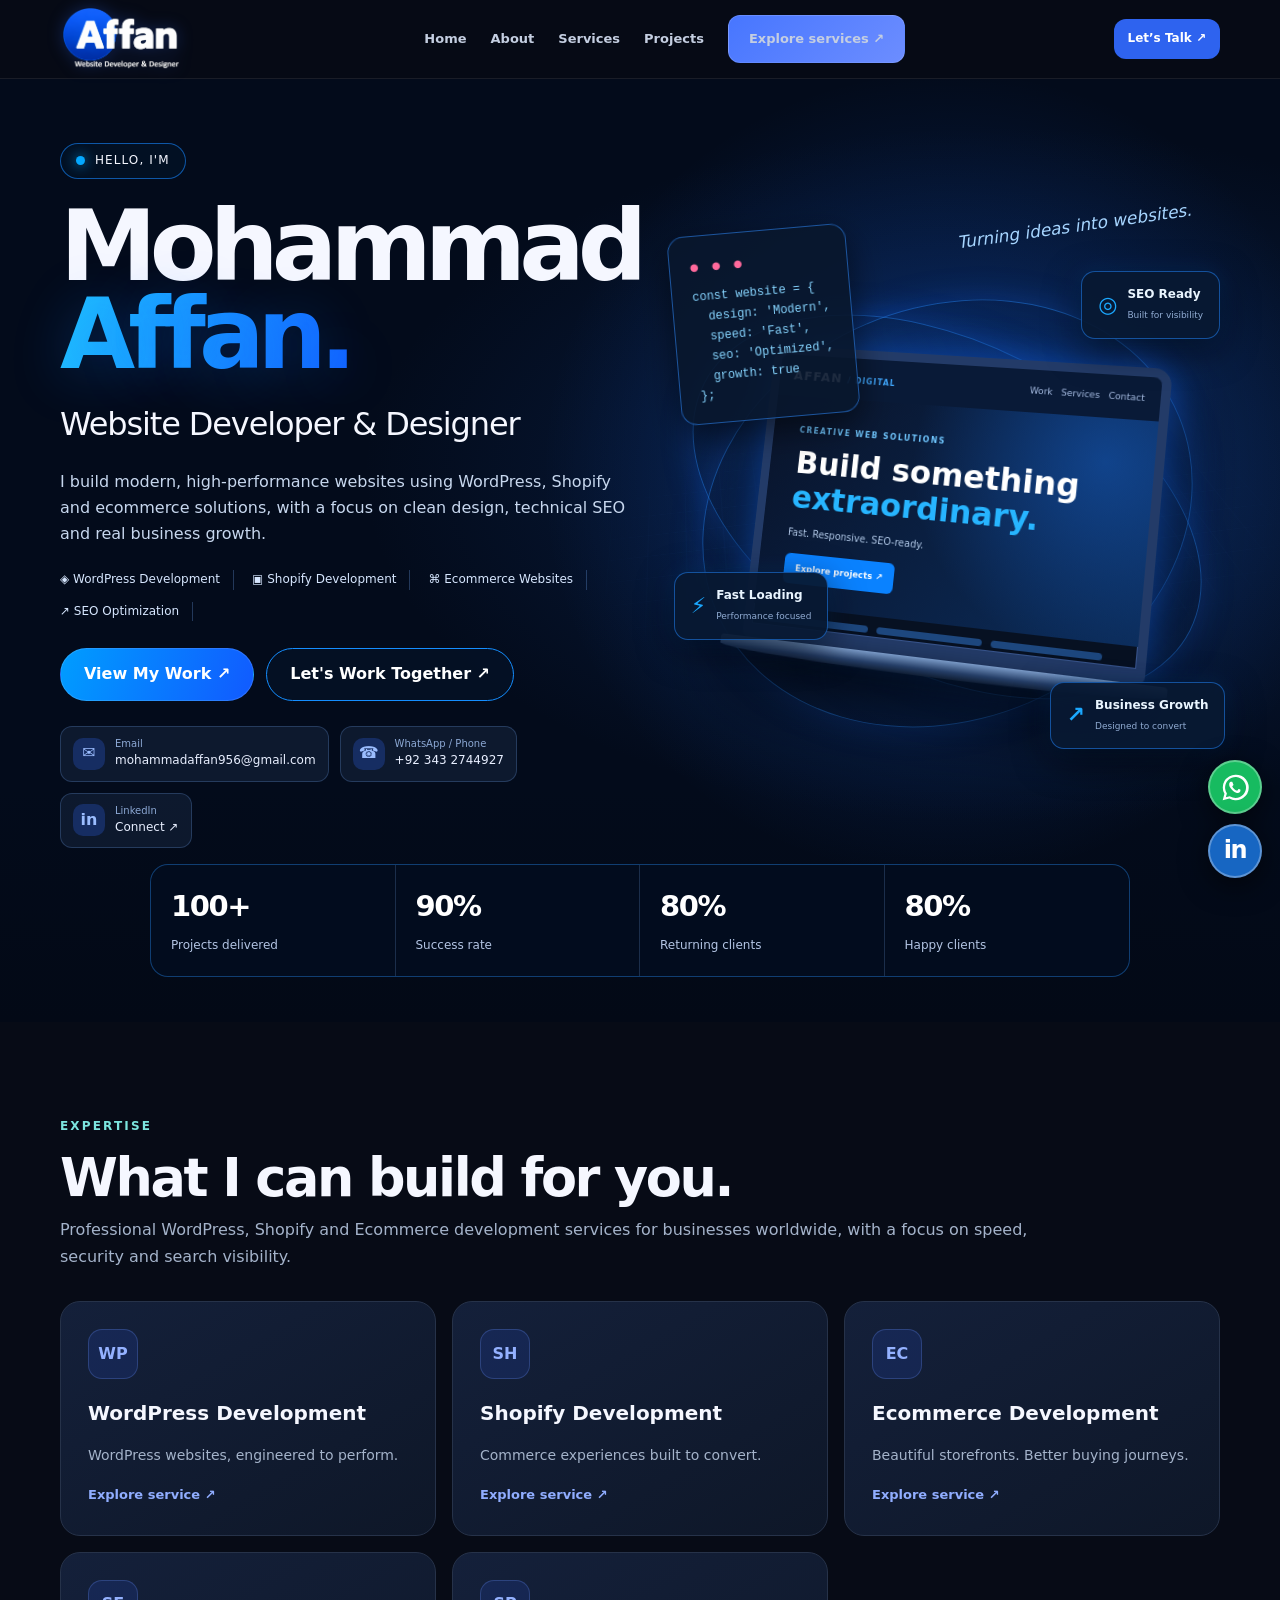
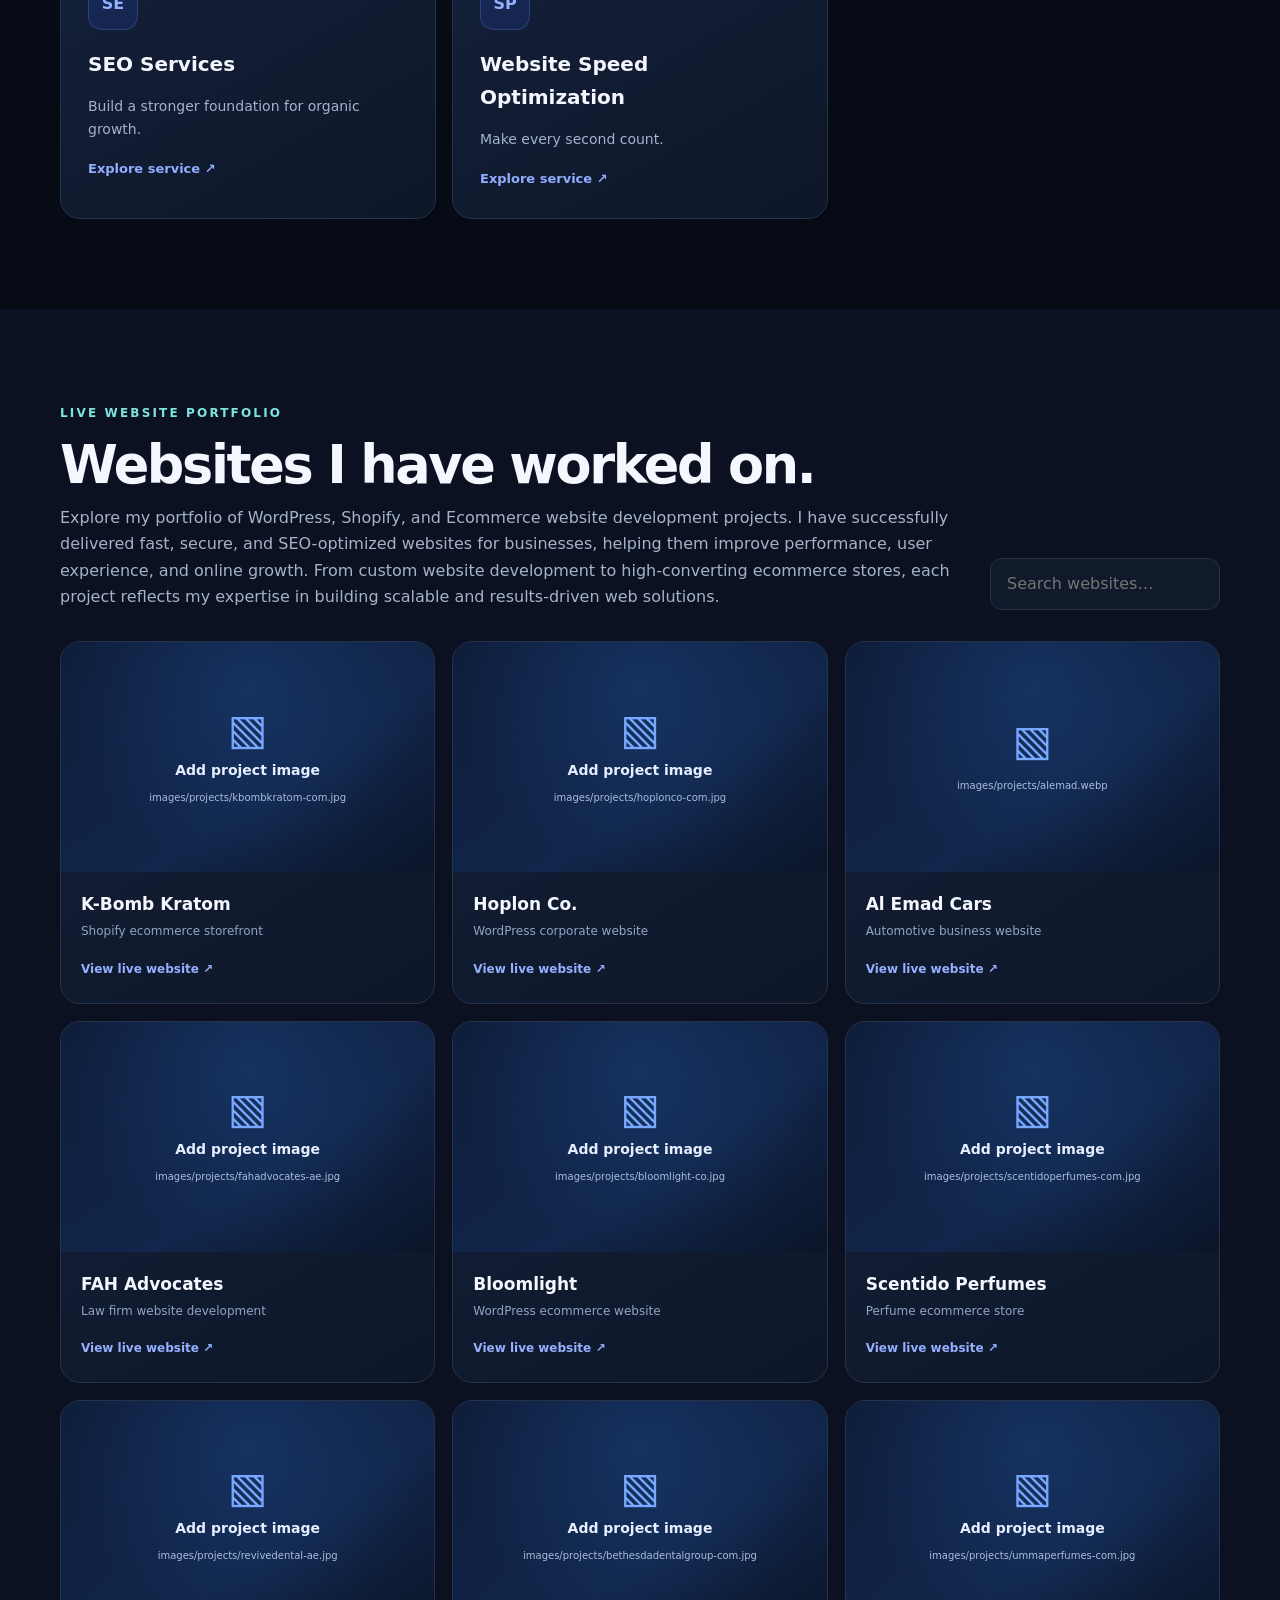
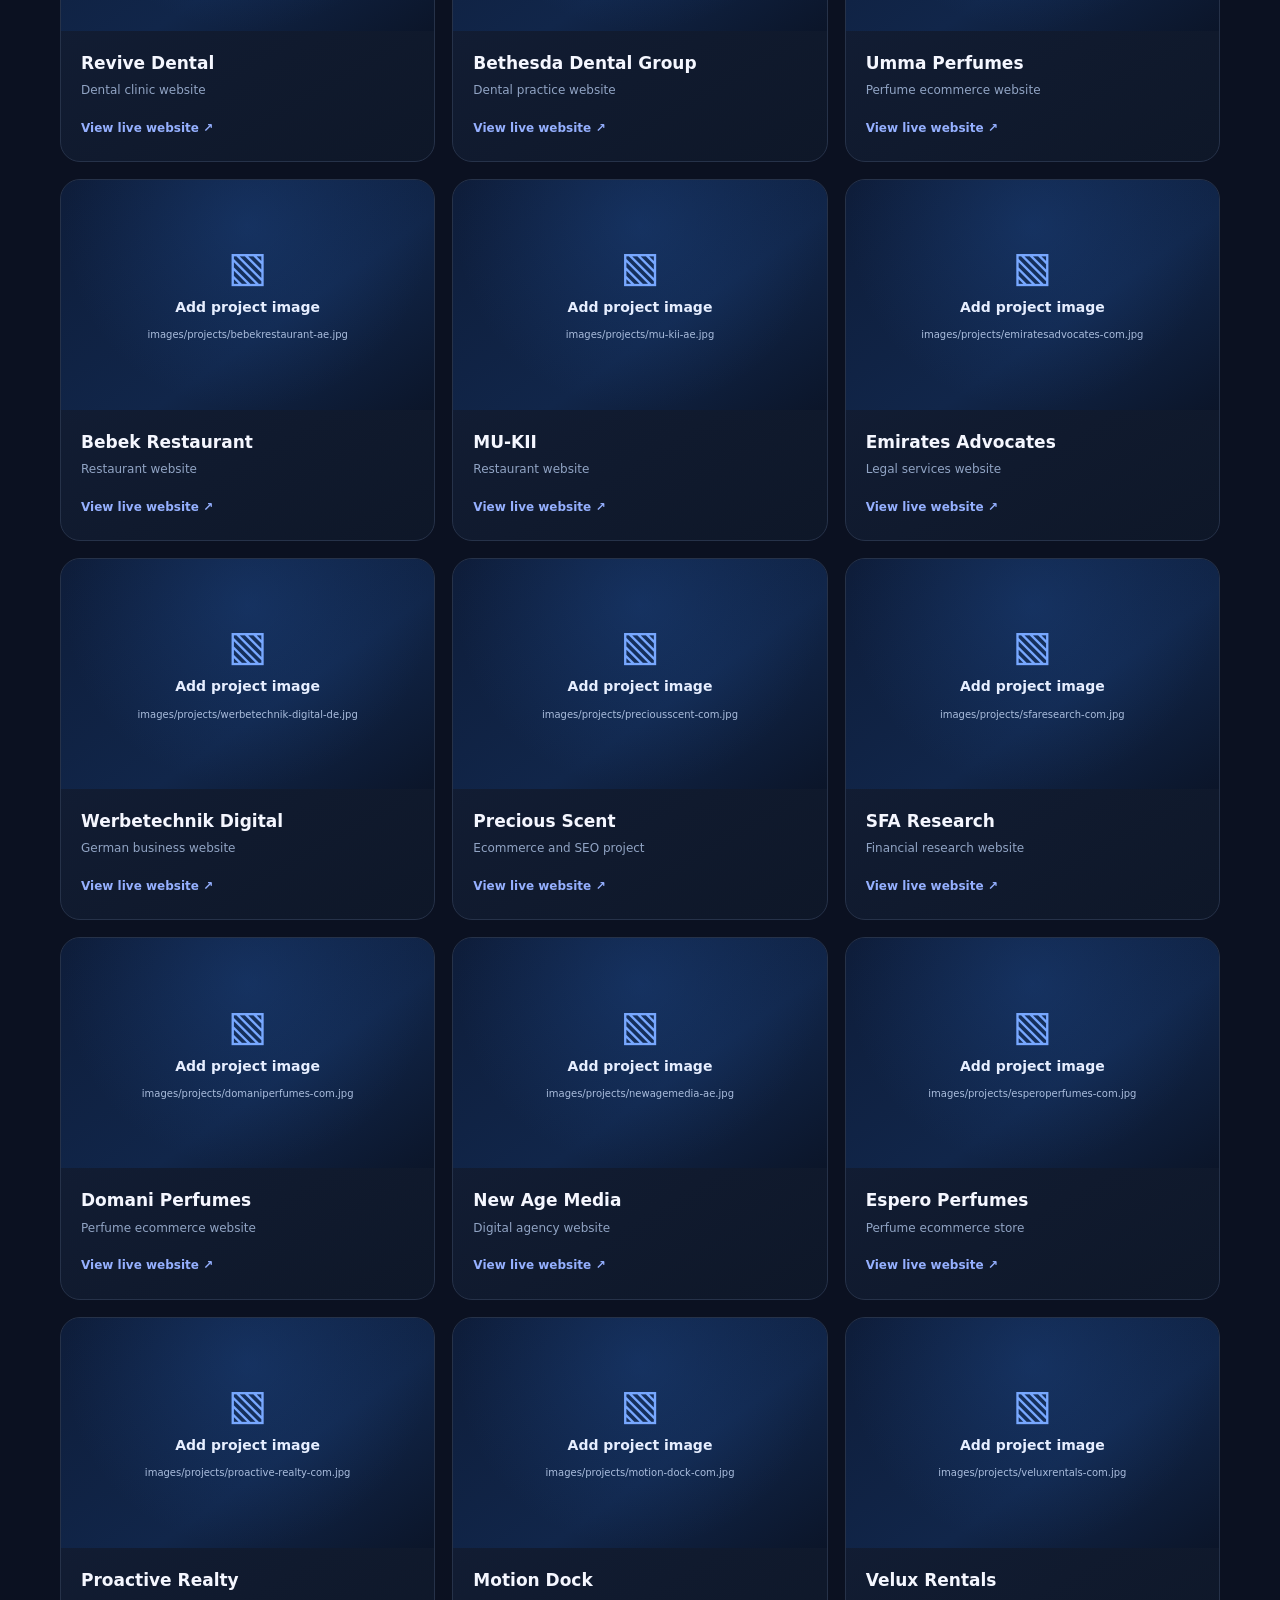
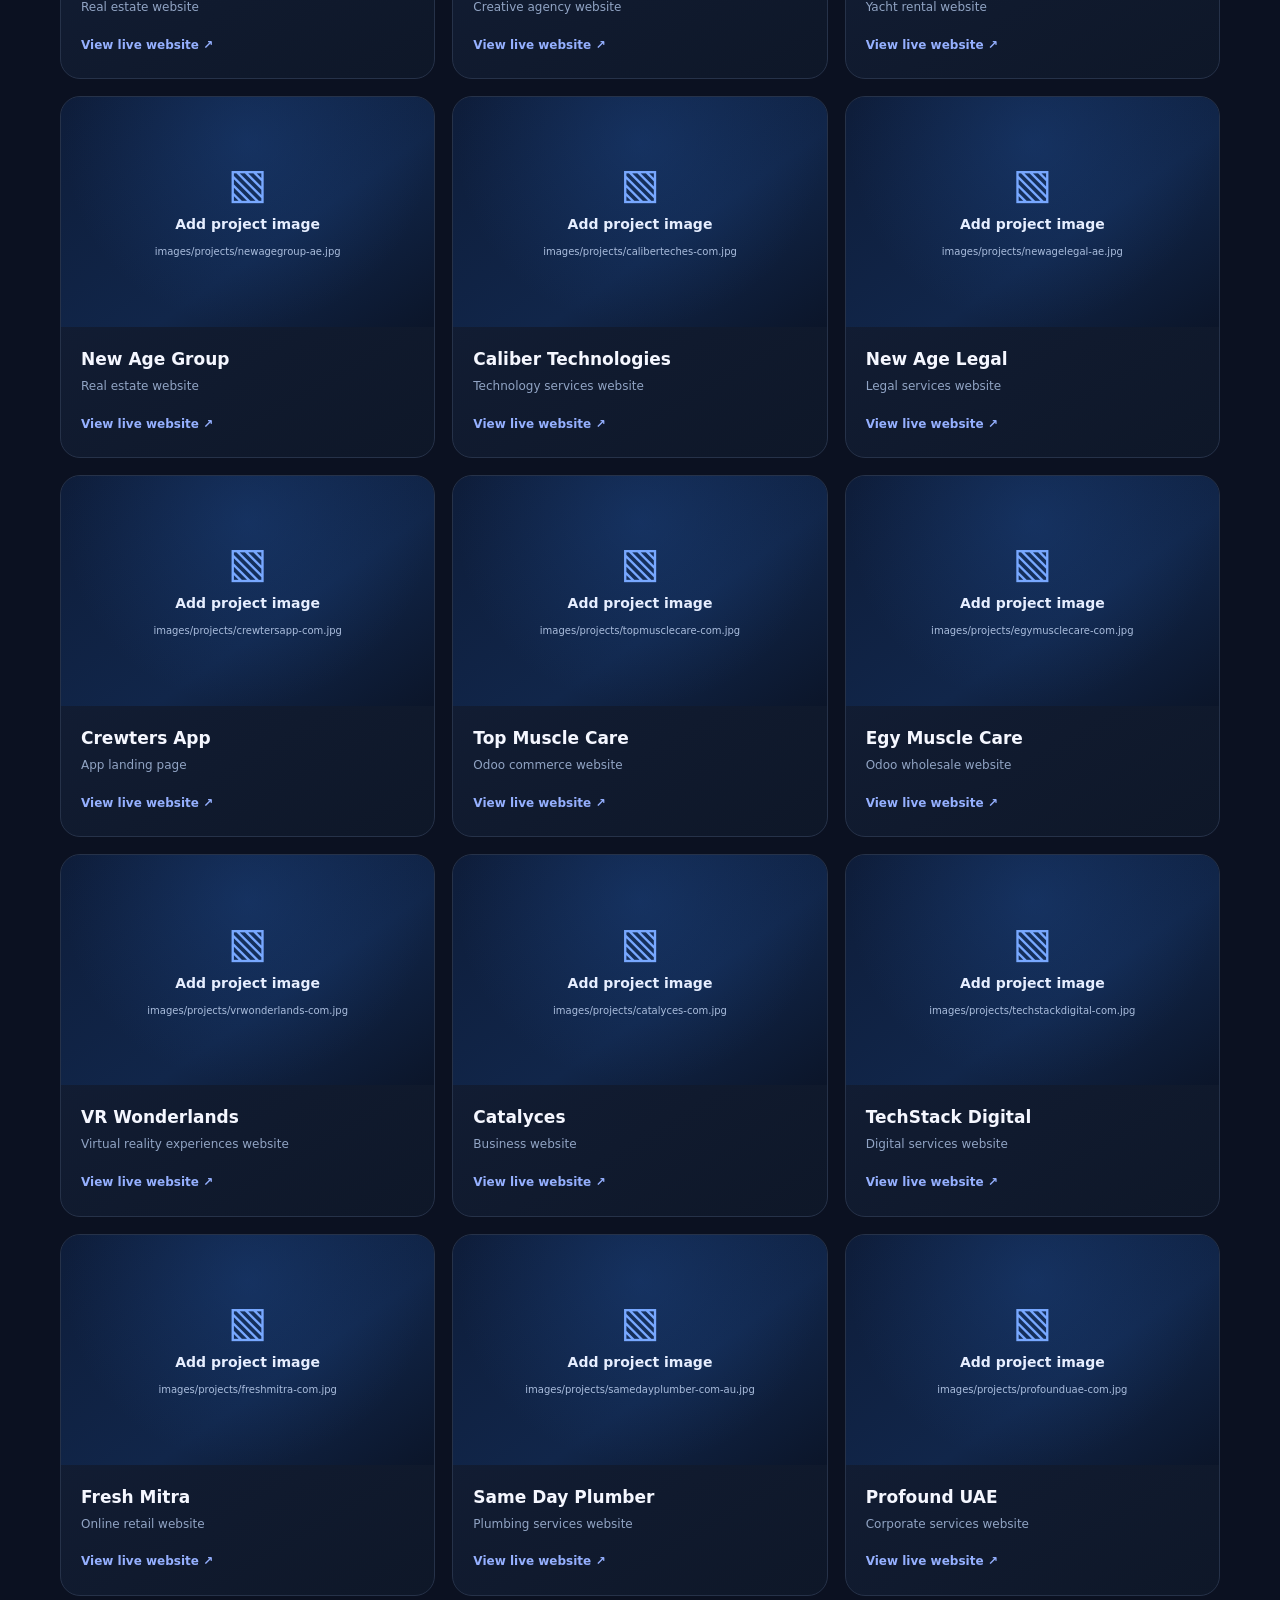
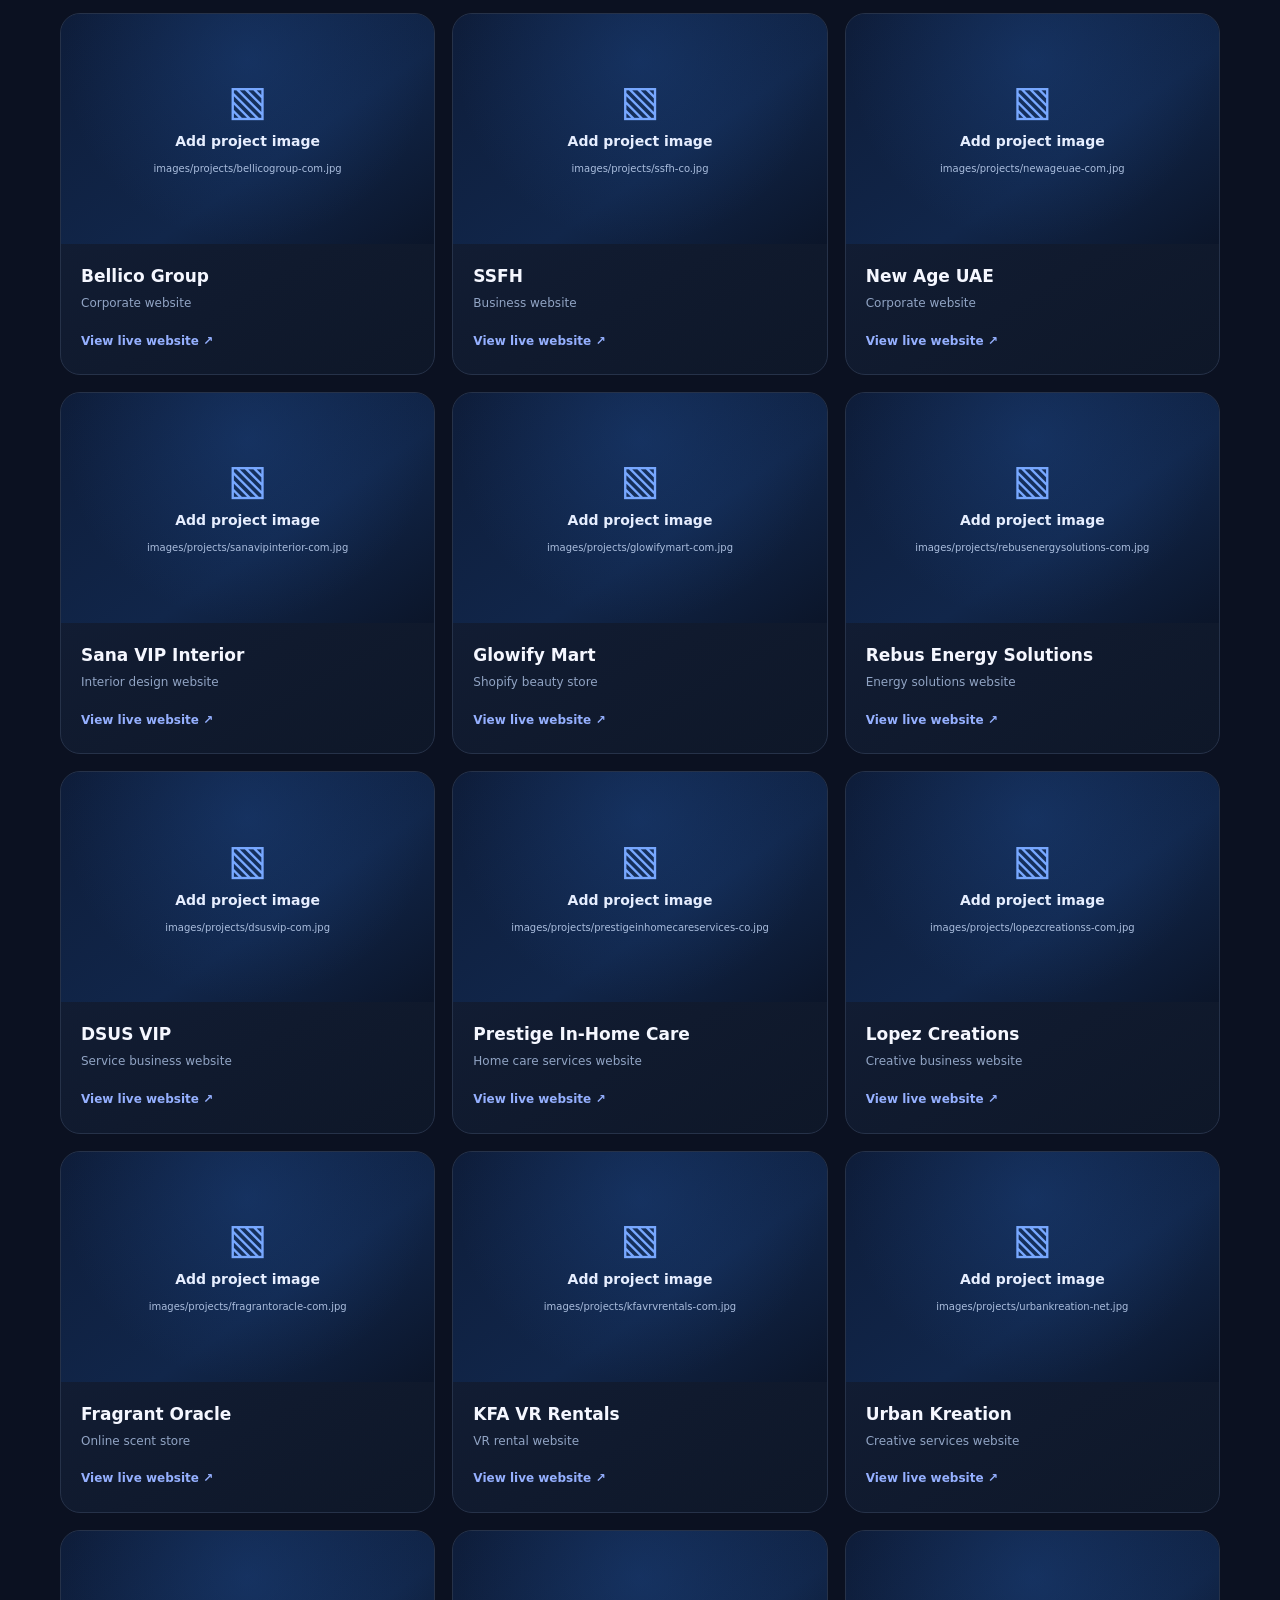
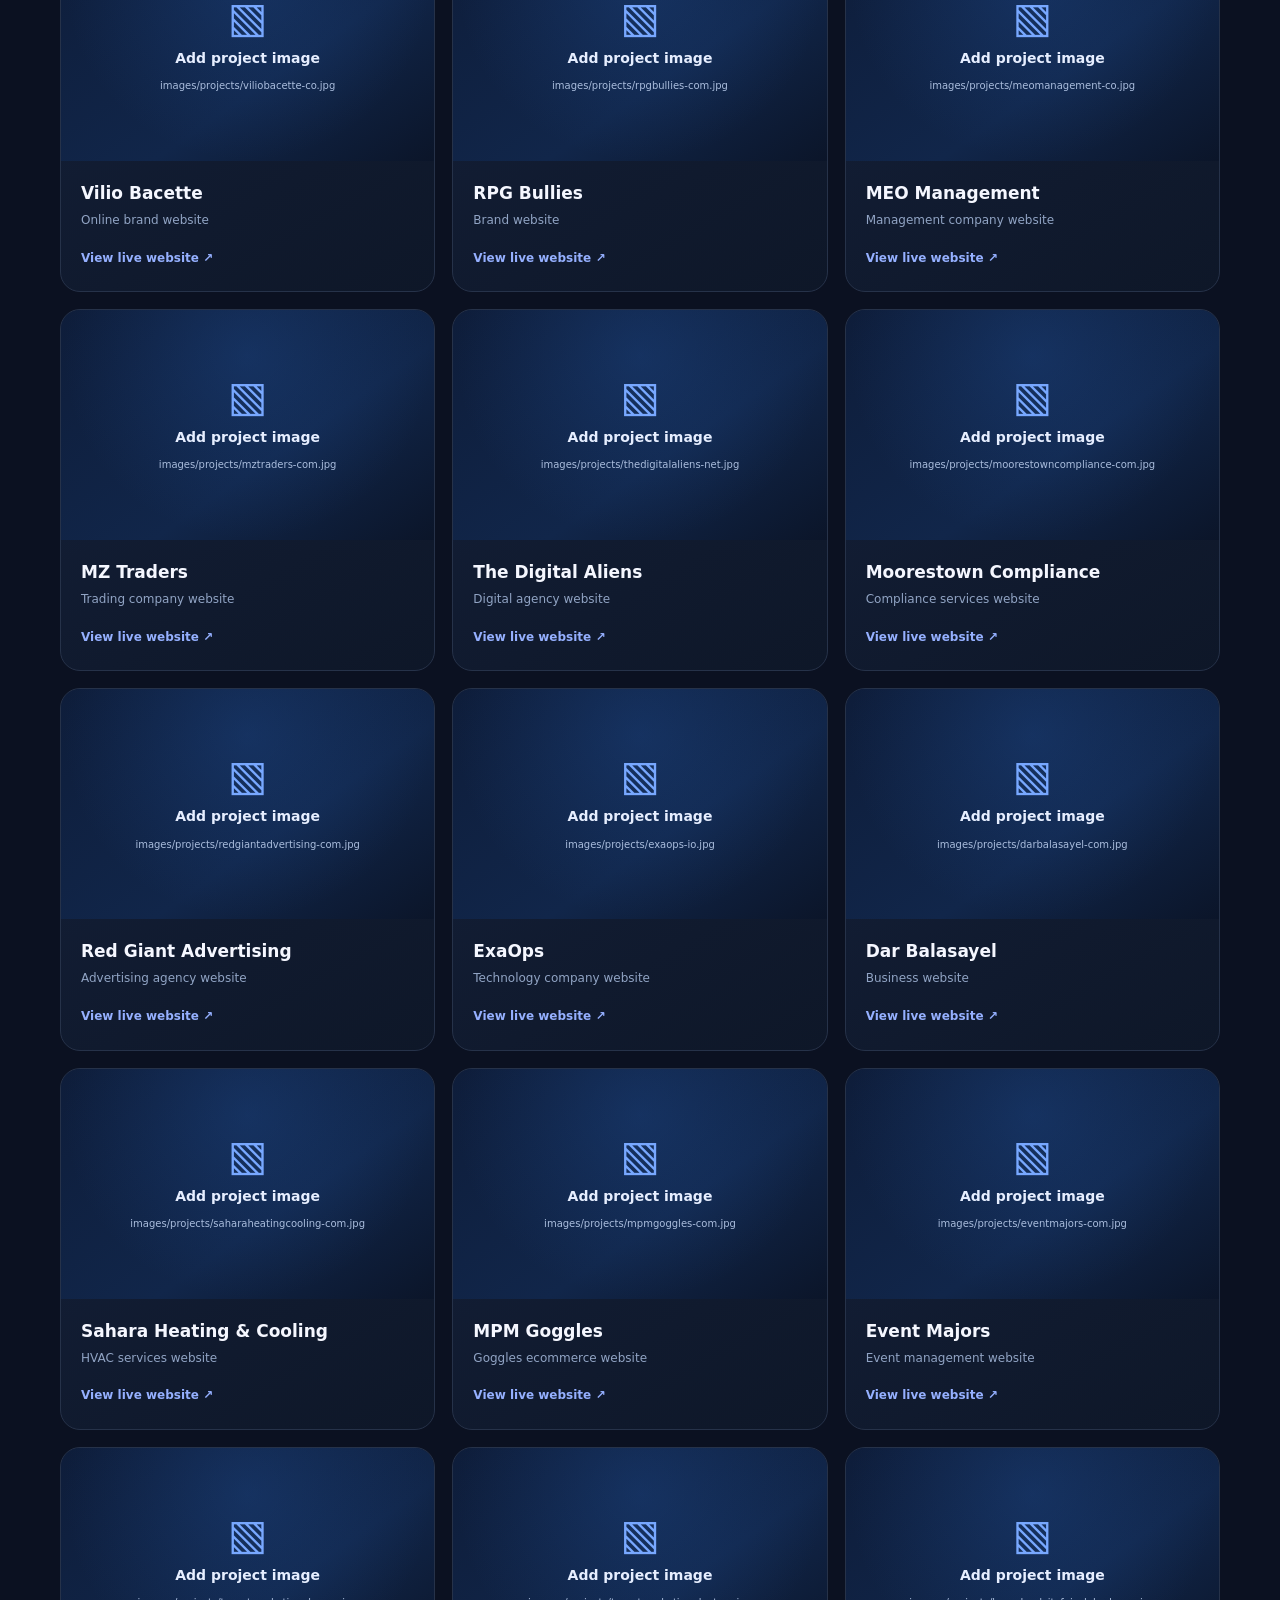
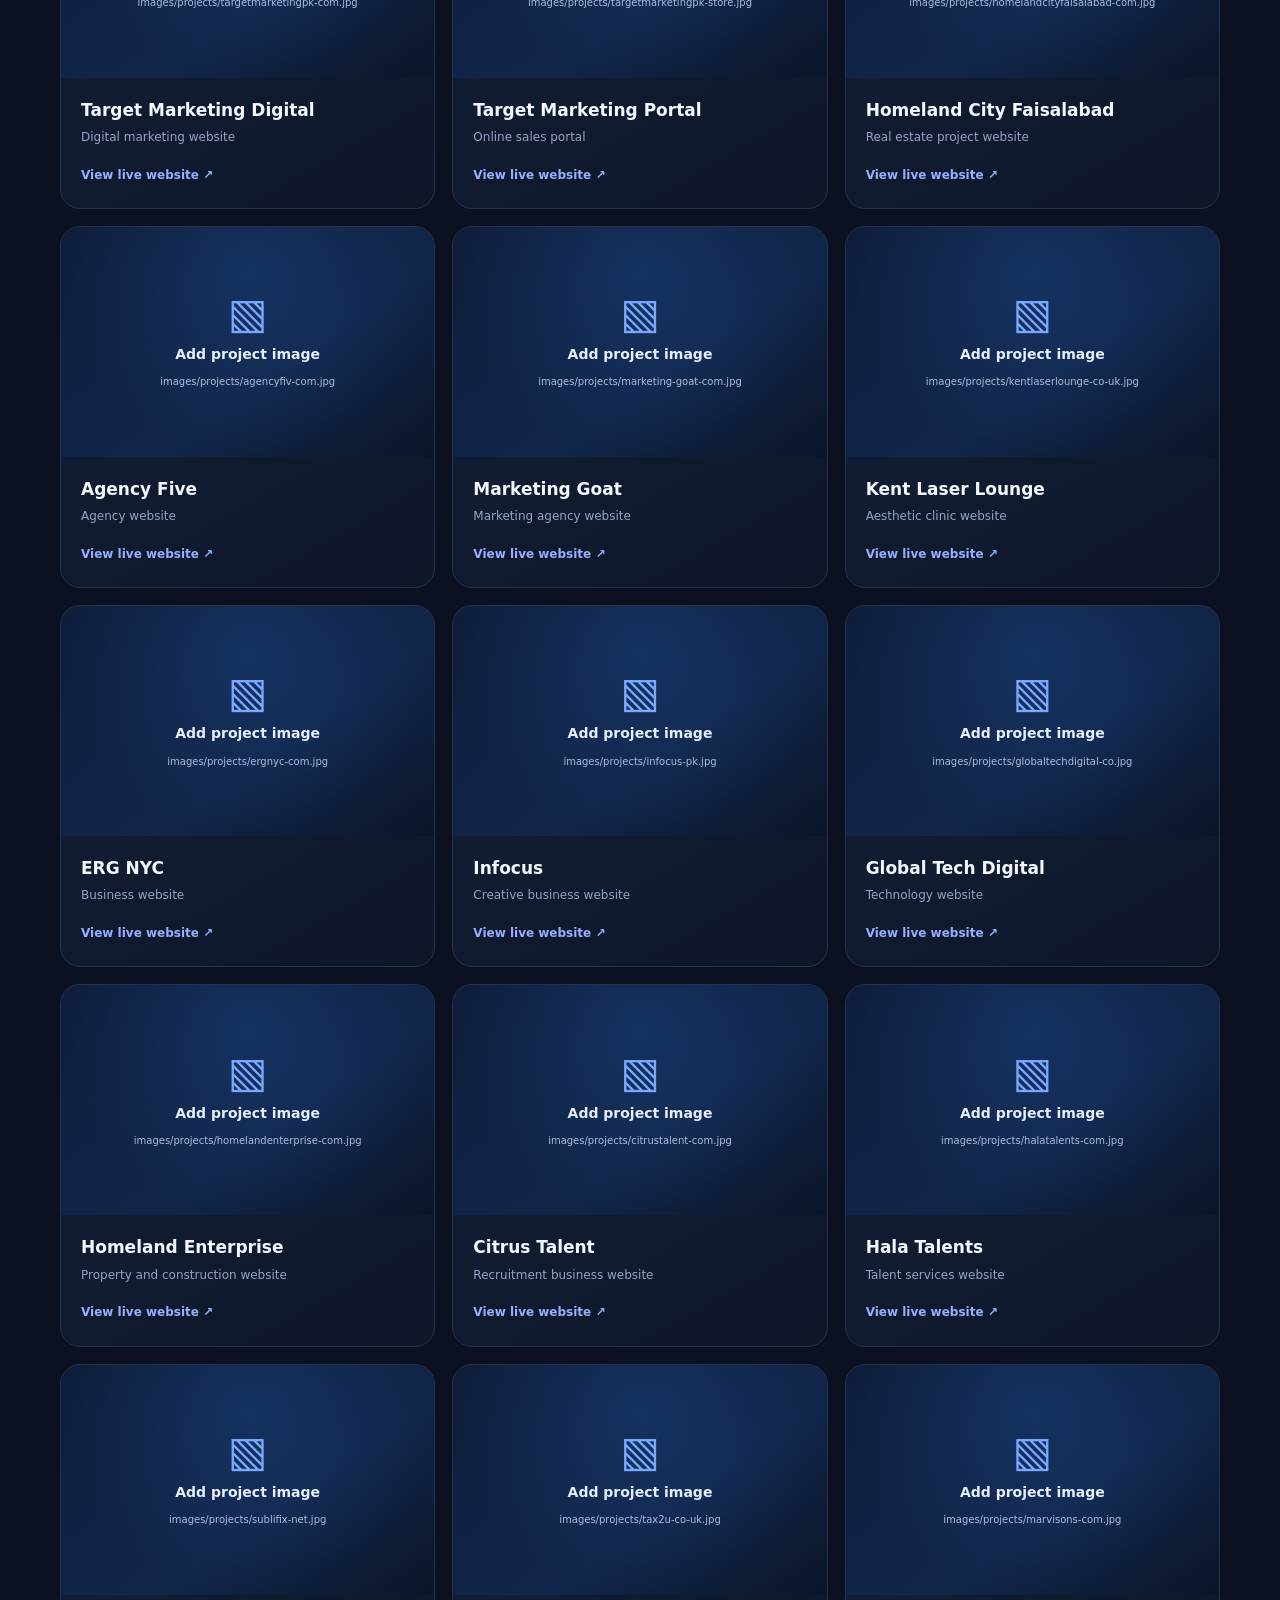
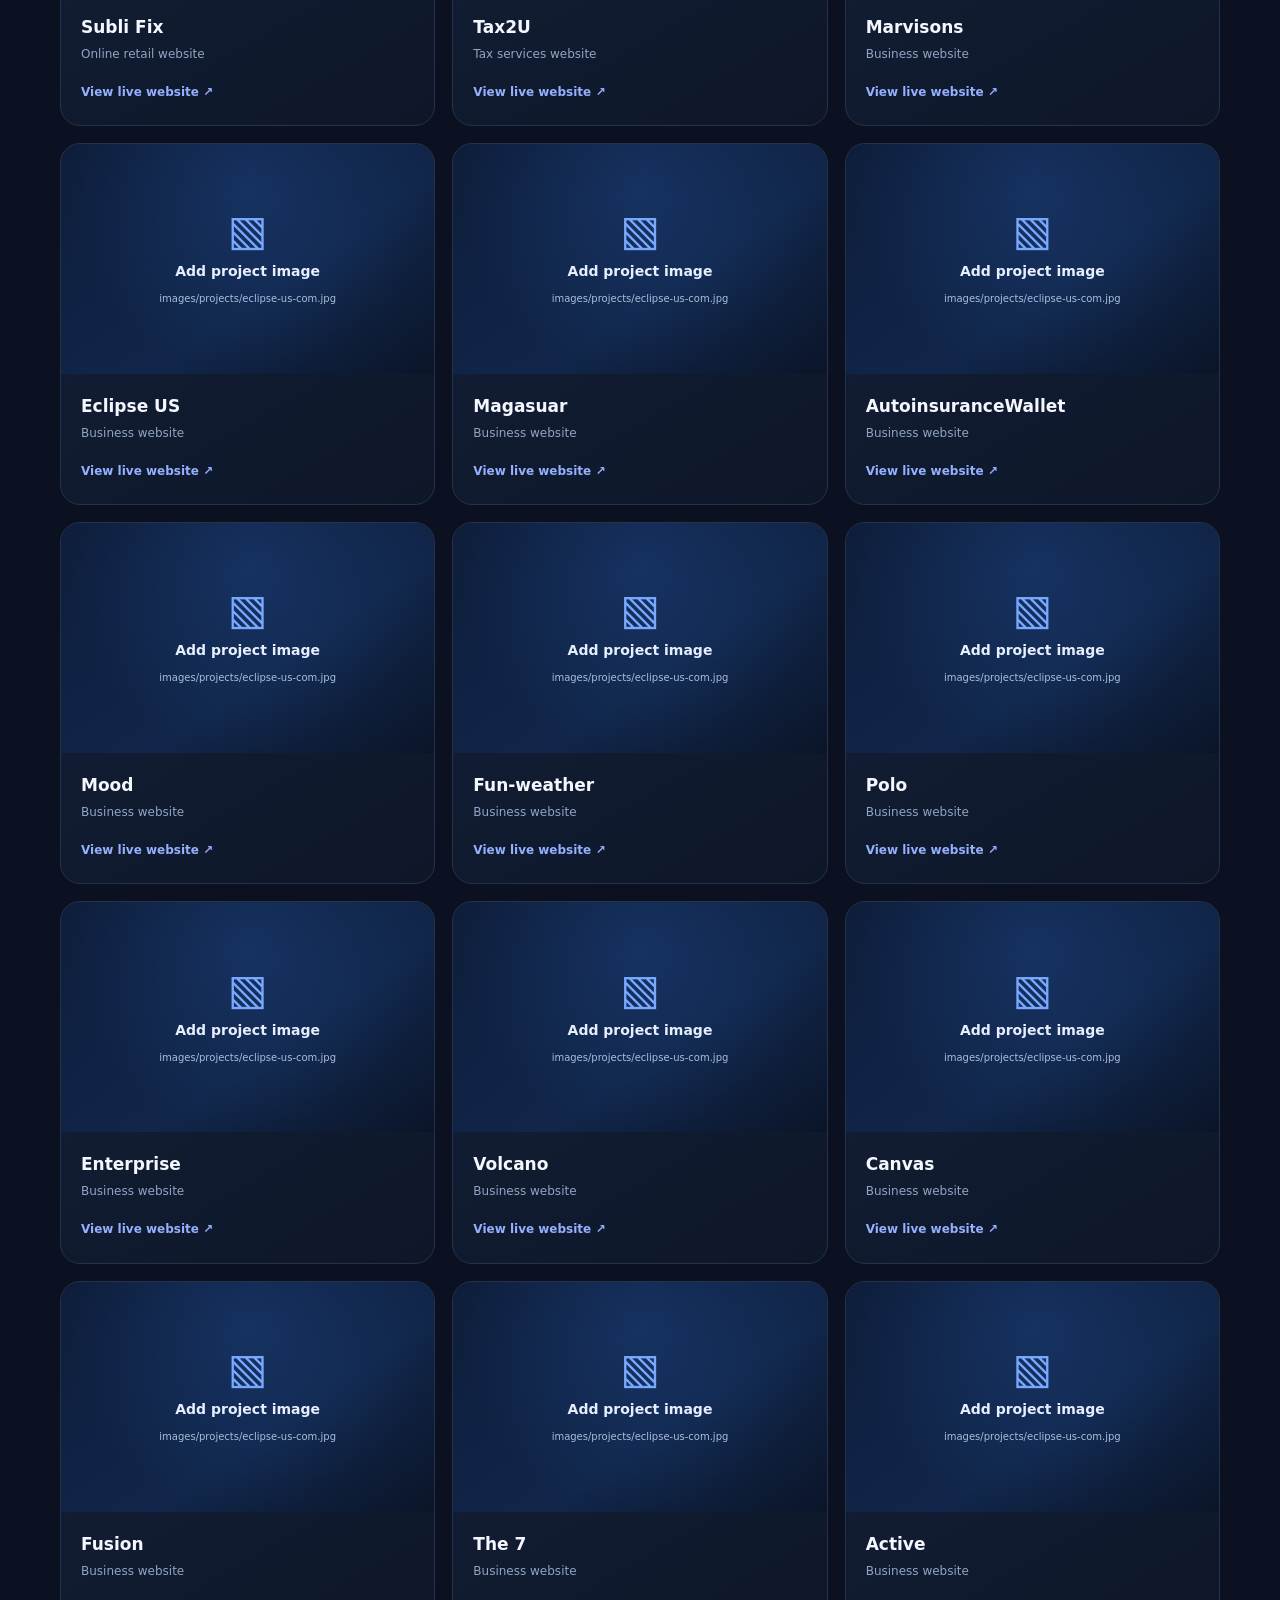
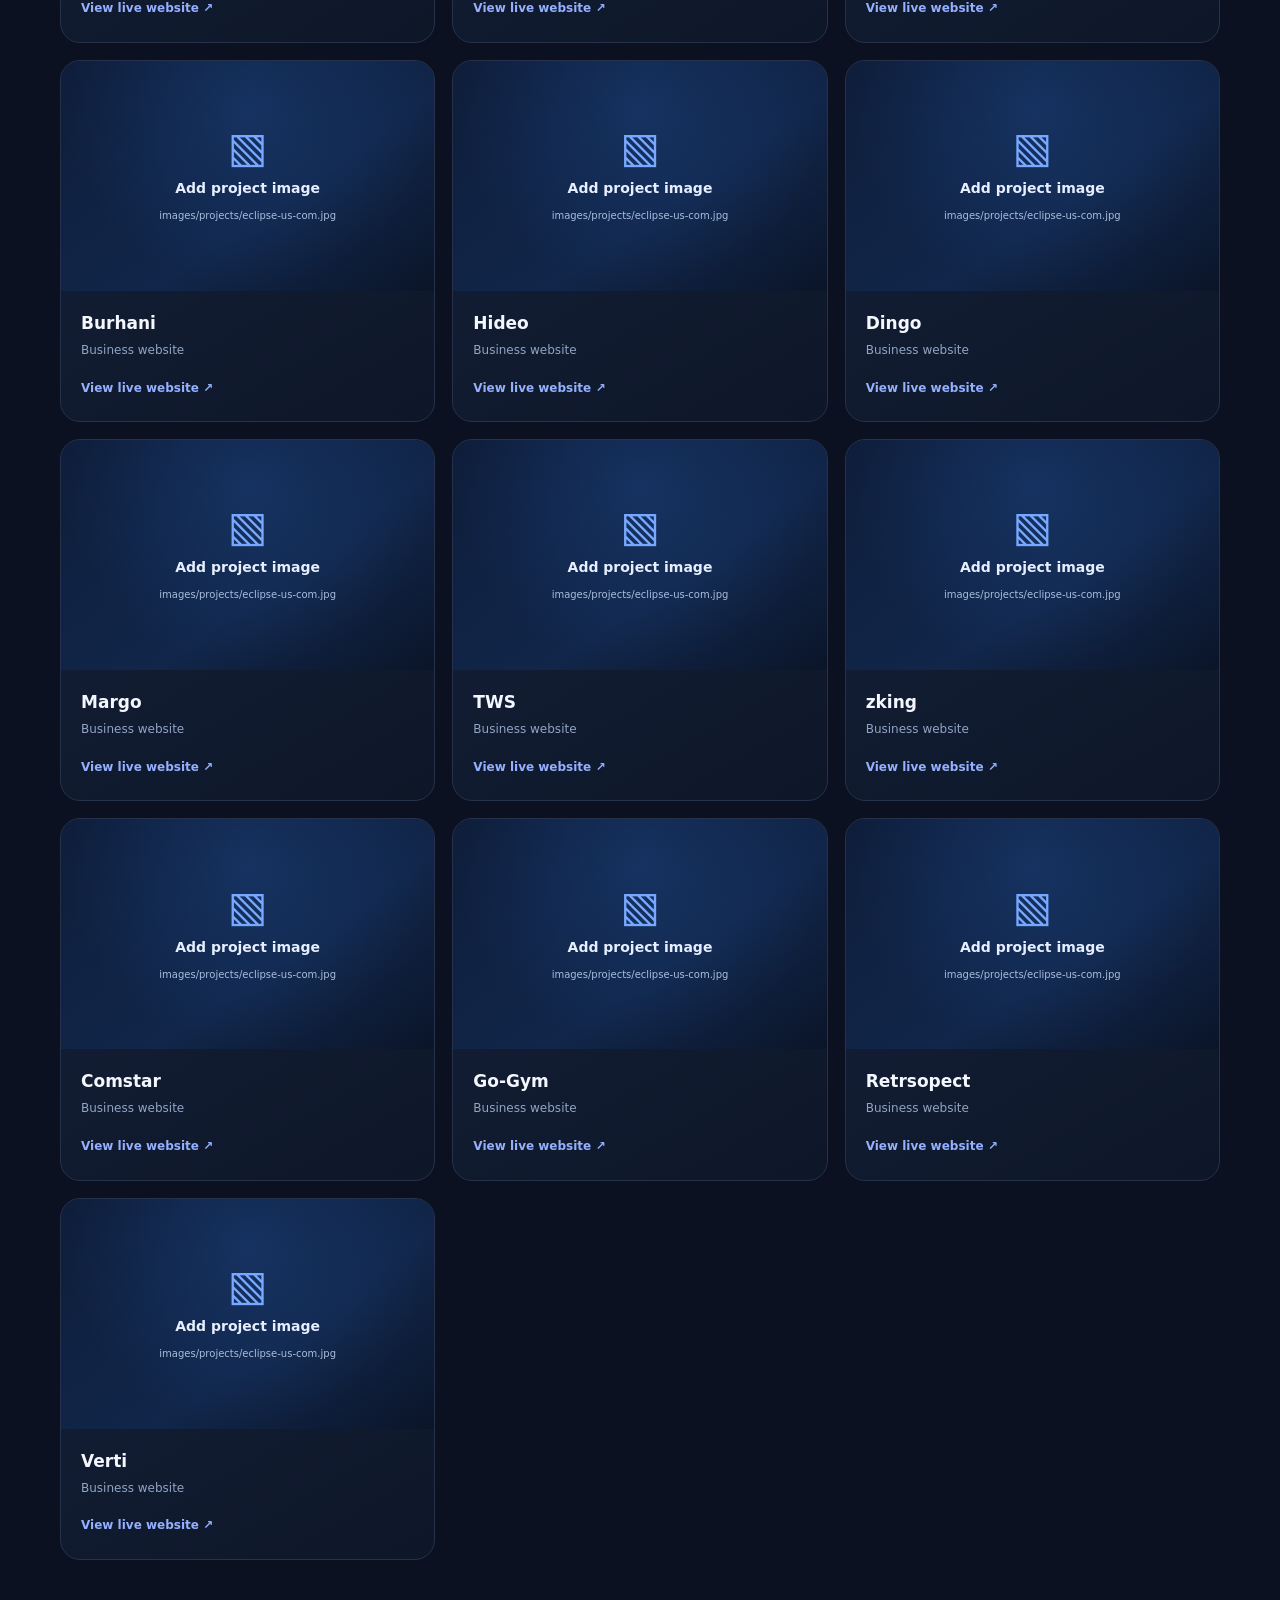
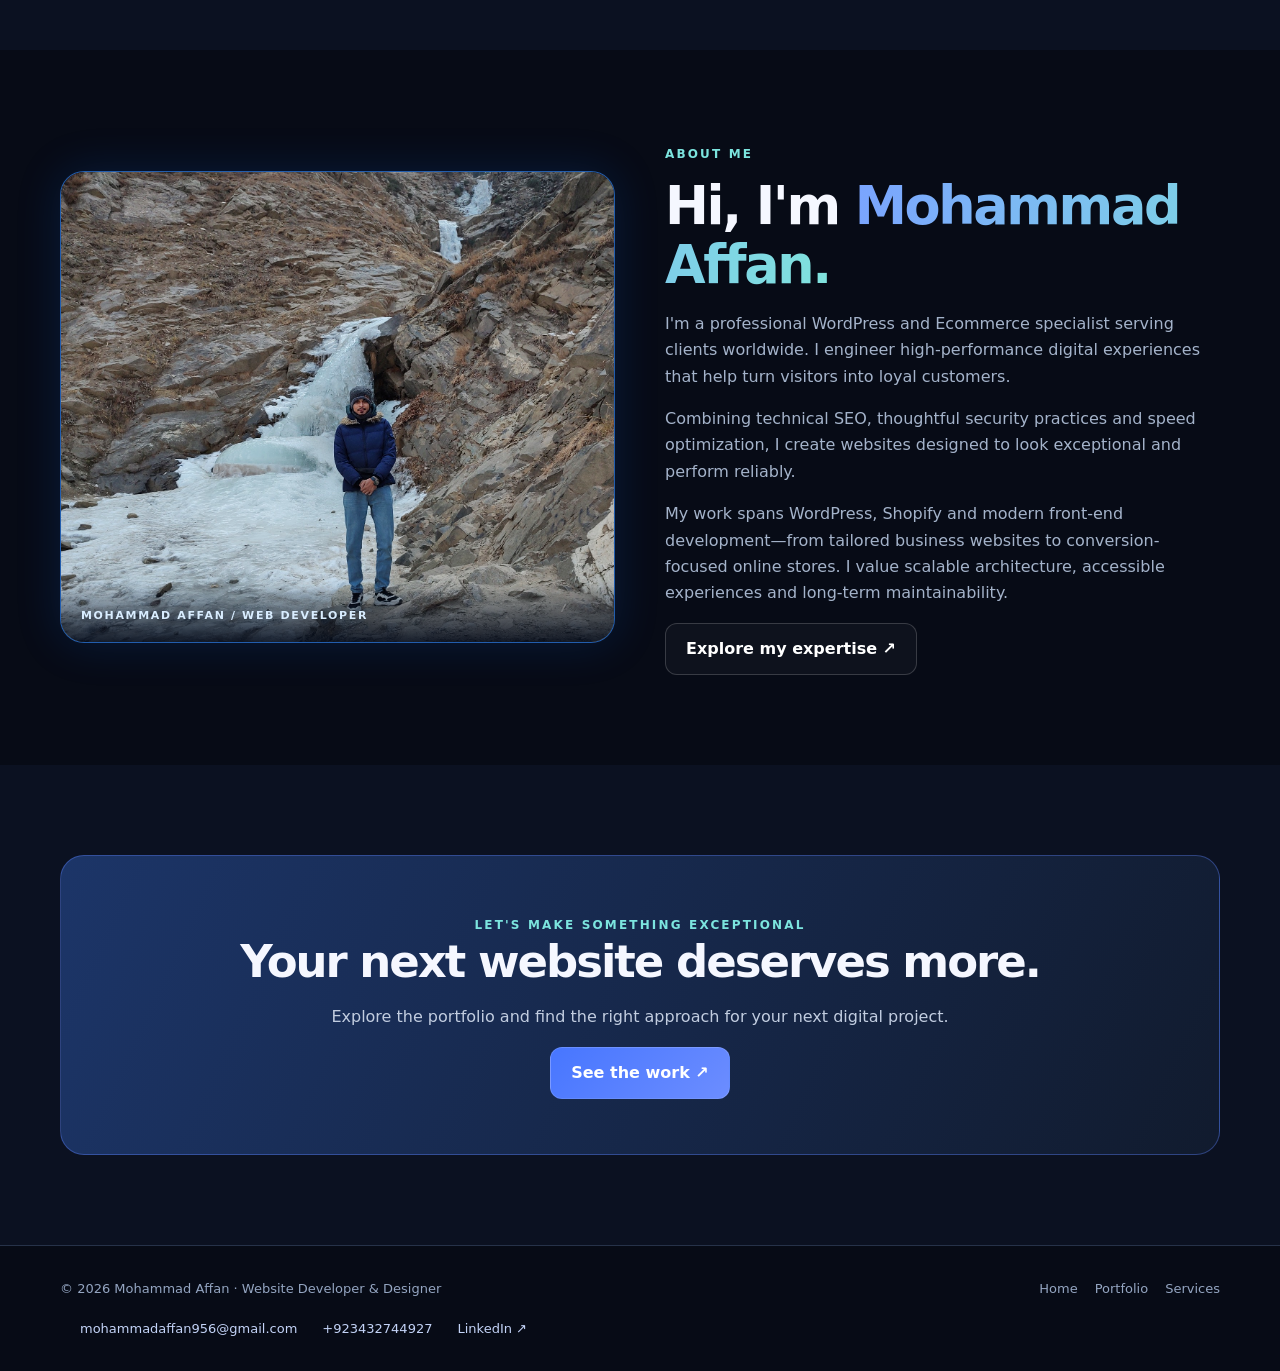
==== commit c35f67bd: "Add files via upload" ====
--- a/index.html
+++ b/index.html
@@ -1,51 +1,31 @@
 <!DOCTYPE html>
+
 <html lang="en">
-
 <head>
-	<title>Expert WordPress & Ecommerce Developer | High-Performance Web Solutions</title>
-	<meta name="title" content="Expert WordPress & Ecommerce Developer | High-Performance Web Solutions">
-	<meta name="description"
-		content="Professional Web Developer specializing in WordPress, Shopify, and high-converting Ecommerce stores. Providing global SEO optimization, website speed fixes, and secure custom web solutions.">
-
-	<meta property="og:type" content="website">
-	<meta property="og:url" content="https://mohammadaffan956.github.io/Affan/">
-	<meta property="og:title" content="Expert WordPress & Ecommerce Developer | High-Performance Web Solutions">
-	<meta property="og:description"
-		content="I build fast, secure, and SEO-optimized Ecommerce stores and WordPress websites for global brands. Let's grow your business with a high-performance site.">
-	<meta property="og:image" content="https://mohammadaffan956.github.io/Affan/images/Website_Developer.png">
-
-	<meta property="twitter:card" content="summary_large_image">
-	<meta property="twitter:url" content="https://mohammadaffan956.github.io/Affan/">
-	<meta property="twitter:title" content="Expert WordPress & Ecommerce Developer">
-	<meta property="twitter:description"
-		content="Professional WordPress & Shopify solutions for global businesses. SEO, Speed, and Security included.">
-	<meta property="twitter:image" content="https://mohammadaffan956.github.io/Affan/images/Website_Developer.png">
-
-	<meta charset="utf-8">
-	<meta name="viewport" content="width=device-width, initial-scale=1, shrink-to-fit=no">
-
-
-	<link rel="icon" type="image/png" href="images/favicon.png">
-
-	<link rel="apple-touch-icon" href="images/favicon.png">
-	<link rel="canonical" href="https://mohammadaffan956.github.io/Affan/" />
-	<link href="https://fonts.googleapis.com/css?family=Poppins:100,200,300,400,500,600,700,800,900" rel="stylesheet">
-
-	<link rel="stylesheet" href="css/open-iconic-bootstrap.min.css">
-	<link rel="stylesheet" href="css/animate.css">
-
-	<link rel="stylesheet" href="css/owl.carousel.min.css">
-	<link rel="stylesheet" href="css/owl.theme.default.min.css">
-	<link rel="stylesheet" href="css/magnific-popup.css">
-
-	<link rel="stylesheet" href="css/aos.css">
-
-	<link rel="stylesheet" href="css/ionicons.min.css">
-
-	<link rel="stylesheet" href="css/flaticon.css">
-	<link rel="stylesheet" href="css/icomoon.css">
-	<link rel="stylesheet" href="css/style.css">
-	<!-- Google tag (gtag.js) -->
+<meta charset="utf-8"/>
+<meta content="width=device-width, initial-scale=1" name="viewport"/>
+<meta content="#070b16" name="theme-color"/>
+<meta content="Explore Mohammad Affan’s portfolio of WordPress, Shopify and ecommerce website projects, with web development, SEO and performance services." name="description"/>
+<title>
+   Mohammad Affan | WordPress, Shopify &amp; Ecommerce Developer Portfolio
+  </title>
+<link href="favicon.png" rel="icon" type="image/png"/>
+<link href="styles.css" rel="stylesheet"/>
+<link href="https://mohammadaffan956.github.io/Affan/" rel="canonical"/>
+<meta content="index, follow, max-image-preview:large" name="robots"/>
+<meta content="website" property="og:type"/>
+<meta content="Mohammad Affan | WordPress, Shopify &amp; Ecommerce Developer Portfolio" property="og:title"/>
+<meta content="Explore 73 live website projects by Mohammad Affan, a WordPress, Shopify and ecommerce developer. Website design, technical SEO and speed optimization services." property="og:description"/>
+<meta content="https://mohammadaffan956.github.io/Affan/" property="og:url"/>
+<meta content="https://mohammadaffan956.github.io/Affan/affan-logo.png" property="og:image"/>
+<meta content="summary_large_image" name="twitter:card"/>
+<meta content="Mohammad Affan | WordPress, Shopify &amp; Ecommerce Developer Portfolio" name="twitter:title"/>
+<meta content="Explore 73 live website projects by Mohammad Affan, a WordPress, Shopify and ecommerce developer. Website design, technical SEO and speed optimization services." name="twitter:description"/>
+<script type="application/ld+json">
+   {"@context": "https://schema.org", "@graph": [{"@type": "Person", "name": "Mohammad Affan", "jobTitle": "WordPress, Shopify and Ecommerce Website Developer", "url": "https://mohammadaffan956.github.io/Affan/", "knowsAbout": ["WordPress development", "Shopify development", "Ecommerce development", "Technical SEO", "Website speed optimization"], "email": "mohammadaffan956@gmail.com", "telephone": "+923432744927", "sameAs": ["https://www.linkedin.com/in/mohammad-affan-170843168/"]}, {"@type": "ItemList", "name": "Mohammad Affan website portfolio", "numberOfItems": 73, "itemListElement": [{"@type": "ListItem", "position": 1, "name": "K-Bomb Kratom", "url": "https://kbombkratom.com/"}, {"@type": "ListItem", "position": 2, "name": "Hoplon Co.", "url": "https://hoplonco.com/"}, {"@type": "ListItem", "position": 3, "name": "Al Emad Cars", "url": "https://al-emadcars.com/"}, {"@type": "ListItem", "position": 4, "name": "FAH Advocates", "url": "https://fahadvocates.ae/"}, {"@type": "ListItem", "position": 5, "name": "Bloomlight", "url": "https://bloomlight.co/"}, {"@type": "ListItem", "position": 6, "name": "Scentido Perfumes", "url": "https://scentidoperfumes.com/"}, {"@type": "ListItem", "position": 7, "name": "Revive Dental", "url": "https://revivedental.ae/"}, {"@type": "ListItem", "position": 8, "name": "Bethesda Dental Group", "url": "https://bethesdadentalgroup.com/"}, {"@type": "ListItem", "position": 9, "name": "Umma Perfumes", "url": "https://ummaperfumes.com/"}, {"@type": "ListItem", "position": 10, "name": "Bebek Restaurant", "url": "https://bebekrestaurant.ae/"}, {"@type": "ListItem", "position": 11, "name": "MU-KII", "url": "https://mu-kii.ae/"}, {"@type": "ListItem", "position": 12, "name": "Emirates Advocates", "url": "https://emiratesadvocates.com/"}, {"@type": "ListItem", "position": 13, "name": "Werbetechnik Digital", "url": "https://werbetechnik-digital.de/"}, {"@type": "ListItem", "position": 14, "name": "Precious Scent", "url": "https://preciousscent.com/"}, {"@type": "ListItem", "position": 15, "name": "SFA Research", "url": "https://sfaresearch.com/"}, {"@type": "ListItem", "position": 16, "name": "Domani Perfumes", "url": "https://domaniperfumes.com/"}, {"@type": "ListItem", "position": 17, "name": "New Age Media", "url": "https://newagemedia.ae/"}, {"@type": "ListItem", "position": 18, "name": "Espero Perfumes", "url": "https://esperoperfumes.com/"}, {"@type": "ListItem", "position": 19, "name": "Proactive Realty", "url": "https://proactive-realty.com/"}, {"@type": "ListItem", "position": 20, "name": "Motion Dock", "url": "https://motion-dock.com/"}, {"@type": "ListItem", "position": 21, "name": "Velux Rentals", "url": "https://veluxrentals.com/"}, {"@type": "ListItem", "position": 22, "name": "New Age Group", "url": "https://newagegroup.ae/"}, {"@type": "ListItem", "position": 23, "name": "Caliber Technologies", "url": "https://caliberteches.com/"}, {"@type": "ListItem", "position": 24, "name": "New Age Legal", "url": "https://newagelegal.ae/"}, {"@type": "ListItem", "position": 25, "name": "Crewters App", "url": "https://crewtersapp.com/"}, {"@type": "ListItem", "position": 26, "name": "Top Muscle Care", "url": "https://topmusclecare.com/"}, {"@type": "ListItem", "position": 27, "name": "Egy Muscle Care", "url": "https://egymusclecare.com/"}, {"@type": "ListItem", "position": 28, "name": "VR Wonderlands", "url": "https://vrwonderlands.com/"}, {"@type": "ListItem", "position": 29, "name": "Catalyces", "url": "https://catalyces.com/"}, {"@type": "ListItem", "position": 30, "name": "TechStack Digital", "url": "https://techstackdigital.com/"}, {"@type": "ListItem", "position": 31, "name": "Fresh Mitra", "url": "https://freshmitra.com/"}, {"@type": "ListItem", "position": 32, "name": "Same Day Plumber", "url": "https://samedayplumber.com.au/"}, {"@type": "ListItem", "position": 33, "name": "Profound UAE", "url": "https://profounduae.com/"}, {"@type": "ListItem", "position": 34, "name": "Bellico Group", "url": "https://bellicogroup.com/"}, {"@type": "ListItem", "position": 35, "name": "SSFH", "url": "https://ssfh.co/"}, {"@type": "ListItem", "position": 36, "name": "New Age UAE", "url": "https://newageuae.com/"}, {"@type": "ListItem", "position": 37, "name": "Sana VIP Interior", "url": "https://sanavipinterior.com/"}, {"@type": "ListItem", "position": 38, "name": "Glowify Mart", "url": "https://glowifymart.com/"}, {"@type": "ListItem", "position": 39, "name": "Rebus Energy Solutions", "url": "https://rebusenergysolutions.com/"}, {"@type": "ListItem", "position": 40, "name": "DSUS VIP", "url": "https://dsusvip.com/"}, {"@type": "ListItem", "position": 41, "name": "Prestige In-Home Care", "url": "https://prestigeinhomecareservices.co/"}, {"@type": "ListItem", "position": 42, "name": "Lopez Creations", "url": "https://lopezcreationss.com/"}, {"@type": "ListItem", "position": 43, "name": "Fragrant Oracle", "url": "https://fragrantoracle.com/"}, {"@type": "ListItem", "position": 44, "name": "KFA VR Rentals", "url": "https://kfavrvrentals.com/"}, {"@type": "ListItem", "position": 45, "name": "Urban Kreation", "url": "https://urbankreation.net/"}, {"@type": "ListItem", "position": 46, "name": "Vilio Bacette", "url": "https://viliobacette.co/"}, {"@type": "ListItem", "position": 47, "name": "RPG Bullies", "url": "https://rpgbullies.com/"}, {"@type": "ListItem", "position": 48, "name": "MEO Management", "url": "https://meomanagement.co/"}, {"@type": "ListItem", "position": 49, "name": "MZ Traders", "url": "https://mztraders.com/"}, {"@type": "ListItem", "position": 50, "name": "The Digital Aliens", "url": "https://thedigitalaliens.net/"}, {"@type": "ListItem", "position": 51, "name": "Moorestown Compliance", "url": "https://moorestowncompliance.com/"}, {"@type": "ListItem", "position": 52, "name": "Red Giant Advertising", "url": "https://redgiantadvertising.com/"}, {"@type": "ListItem", "position": 53, "name": "ExaOps", "url": "https://exaops.io/"}, {"@type": "ListItem", "position": 54, "name": "Dar Balasayel", "url": "https://darbalasayel.com/"}, {"@type": "ListItem", "position": 55, "name": "Sahara Heating & Cooling", "url": "https://saharaheatingcooling.com/"}, {"@type": "ListItem", "position": 56, "name": "MPM Goggles", "url": "https://mpmgoggles.com/"}, {"@type": "ListItem", "position": 57, "name": "Event Majors", "url": "https://eventmajors.com/"}, {"@type": "ListItem", "position": 58, "name": "Target Marketing Digital", "url": "https://targetmarketingpk.com/"}, {"@type": "ListItem", "position": 59, "name": "Target Marketing Portal", "url": "https://targetmarketingpk.store/"}, {"@type": "ListItem", "position": 60, "name": "Homeland City Faisalabad", "url": "https://homelandcityfaisalabad.com/"}, {"@type": "ListItem", "position": 61, "name": "Agency Five", "url": "https://agencyfiv.com/"}, {"@type": "ListItem", "position": 62, "name": "Marketing Goat", "url": "https://marketing-goat.com/"}, {"@type": "ListItem", "position": 63, "name": "Kent Laser Lounge", "url": "https://kentlaserlounge.co.uk/"}, {"@type": "ListItem", "position": 64, "name": "ERG NYC", "url": "https://ergnyc.com/"}, {"@type": "ListItem", "position": 65, "name": "Infocus", "url": "https://infocus.pk/"}, {"@type": "ListItem", "position": 66, "name": "Global Tech Digital", "url": "https://globaltechdigital.co/"}, {"@type": "ListItem", "position": 67, "name": "Homeland Enterprise", "url": "https://homelandenterprise.com/"}, {"@type": "ListItem", "position": 68, "name": "Citrus Talent", "url": "https://citrustalent.com/"}, {"@type": "ListItem", "position": 69, "name": "Hala Talents", "url": "https://halatalents.com/"}, {"@type": "ListItem", "position": 70, "name": "Subli Fix", "url": "https://sublifix.net/"}, {"@type": "ListItem", "position": 71, "name": "Tax2U", "url": "https://tax2u.co.uk/"}, {"@type": "ListItem", "position": 72, "name": "Marvisons", "url": "https://marvisons.com/"}, {"@type": "ListItem", "position": 73, "name": "Eclipse US", "url": "https://eclipse-us.com/"}]}]}
+  </script>
+<link href="favicon.png" rel="apple-touch-icon"/>
+<!-- Google tag (gtag.js) -->
 	<script async src="https://www.googletagmanager.com/gtag/js?id=G-JJWVS22R5V"></script>
 	<script>
 		window.dataLayer = window.dataLayer || [];
@@ -55,2150 +35,3040 @@
 		gtag('config', 'G-JJWVS22R5V');
 	</script>
 </head>
+<body>
+<header class="top">
+<nav aria-label="Main navigation" class="container nav">
+<a aria-label="Mohammad Affan — Home" class="brand" href="index.html">
+<img alt="Affan — Website Developer &amp; Designer" class="nav-logo" height="68" src="affan-logo.png" width="160"/>
+</a>
+<button aria-expanded="false" aria-label="Toggle menu" class="menu" type="button">
+     ☰ Menu
+    </button>
+<div class="links">
+<a href="index.html">
+      Home
+     </a>
+<a href="index.html#about">
+      About
+     </a>
+<a href="index.html#services">
+      Services
+     </a>
+<a href="index.html#projects">
+      Projects
+     </a>
+<a class="btn" href="index.html#services">
+      Explore services ↗
+     </a>
+</div>
+<a class="header-contact" href="https://wa.me/923432744927" rel="noopener noreferrer" target="_blank">
+     Let’s Talk ↗
+    </a>
+</nav>
+</header>
+<main>
+<section class="hero">
+<div class="container cinematic-grid">
+<div class="cinematic-copy reveal">
+<span class="hello-pill">
+<span class="live-dot">
+</span>
+       HELLO, I'M
+      </span>
+<h1>
+       Mohammad
+       <br/>
+<span class="hero-name">
+        Affan.
+       </span>
+</h1>
+<h2>
+       Website Developer &amp; Designer
+      </h2>
+<p class="hero-description">
+       I build modern, high-performance websites using WordPress, Shopify and ecommerce solutions, with a focus on clean design, technical SEO and real business growth.
+      </p>
+<div class="skill-tags">
+<span>
+        ◈ WordPress Development
+       </span>
+<span>
+        ▣ Shopify Development
+       </span>
+<span>
+        ⌘ Ecommerce Websites
+       </span>
+<span>
+        ↗ SEO Optimization
+       </span>
+</div>
+<div class="actions">
+<a class="btn" href="#projects">
+        View My Work ↗
+       </a>
+<a class="btn ghost" href="https://wa.me/923432744927" rel="noopener noreferrer" target="_blank">
+        Let's Work Together ↗
+       </a>
+</div>
+<div class="contact-strip">
+<a href="mailto:mohammadaffan956@gmail.com">
+<span class="contact-icon">
+         ✉
+        </span>
+<span>
+<small>
+          Email
+         </small>
+         mohammadaffan956@gmail.com
+        </span>
+</a>
+<a href="https://wa.me/923432744927" rel="noopener noreferrer" target="_blank">
+<span class="contact-icon">
+         ☎
+        </span>
+<span>
+<small>
+          WhatsApp / Phone
+         </small>
+         +92 343 2744927
+        </span>
+</a>
+<a href="https://www.linkedin.com/in/mohammad-affan-170843168/" rel="noopener noreferrer" target="_blank">
+<span class="contact-icon">
+         in
+        </span>
+<span>
+<small>
+          LinkedIn
+         </small>
+         Connect ↗
+        </span>
+</a>
+</div>
+</div>
+<div class="cinematic-art reveal">
+<div aria-label="Animated illustration of a high-performance website on a laptop" class="tech-stage">
+<div class="tech-grid">
+</div>
+<div class="tech-halo halo-a">
+</div>
+<div class="tech-halo halo-b">
+</div>
+<div aria-hidden="true" class="tech-code">
+<span class="tech-dots">
+         ● ● ●
+        </span>
+<pre>const website = {
+  design: 'Modern',
+  speed: 'Fast',
+  seo: 'Optimized',
+  growth: true
+};</pre>
+</div>
+<div aria-hidden="true" class="laptop">
+<div class="laptop-screen">
+<div class="site-top">
+<span class="site-brand">
+           AFFAN
+           <span>
+            / DIGITAL
+           </span>
+</span>
+<span>
+           Work   Services   Contact
+          </span>
+</div>
+<div class="site-main">
+<span class="site-tag">
+           CREATIVE WEB SOLUTIONS
+          </span>
+<strong>
+           Build something
+           <br/>
+<em>
+            extraordinary.
+           </em>
+</strong>
+<span class="site-blurb">
+           Fast. Responsive. SEO-ready.
+          </span>
+<span class="site-cta">
+           Explore projects ↗
+          </span>
+</div>
+<div class="site-mini">
+<span>
+</span>
+<span>
+</span>
+<span>
+</span>
+</div>
+</div>
+<div class="laptop-base">
+</div>
+</div>
+<div class="tech-badge badge-speed">
+<b>
+         ⚡
+        </b>
+<span>
+         Fast Loading
+         <br/>
+<small>
+          Performance focused
+         </small>
+</span>
+</div>
+<div class="tech-badge badge-seo">
+<b>
+         ◎
+        </b>
+<span>
+         SEO Ready
+         <br/>
+<small>
+          Built for visibility
+         </small>
+</span>
+</div>
+<div class="tech-badge badge-growth">
+<b>
+         ↗
+        </b>
+<span>
+         Business Growth
+         <br/>
+<small>
+          Designed to convert
+         </small>
+</span>
+</div>
+<div class="tech-orbit-label">
+        Turning ideas into websites.
+       </div>
+</div>
+</div>
+</div>
+<div class="container stats cinematic-stats">
+<div class="stat">
+<strong>
+       100+
+      </strong>
+<span>
+       Projects delivered
+      </span>
+</div>
+<div class="stat">
+<strong>
+       90%
+      </strong>
+<span>
+       Success rate
+      </span>
+</div>
+<div class="stat">
+<strong>
+       80%
+      </strong>
+<span>
+       Returning clients
+      </span>
+</div>
+<div class="stat">
+<strong>
+       80%
+      </strong>
+<span>
+       Happy clients
+      </span>
+</div>
+</div>
+</section>
+<section class="section" id="services">
+<div class="container">
+<div class="section-head">
+<div>
+<span class="eyebrow">
+        Expertise
+       </span>
+<h2>
+        What I can build for you.
+       </h2>
+<p class="section-desc">
+        Professional WordPress, Shopify and Ecommerce development services for businesses worldwide, with a focus on speed, security and search visibility.
+       </p>
+</div>
+</div>
+<div class="service-grid">
+<a class="service-card reveal" href="wordpress-development.html">
+<div class="service-icon">
+        WP
+       </div>
+<h3>
+        WordPress Development
+       </h3>
+<p>
+        WordPress websites, engineered to perform.
+       </p>
+<span class="arrow">
+        Explore service ↗
+       </span>
+</a>
+<a class="service-card reveal" href="shopify-development.html">
+<div class="service-icon">
+        SH
+       </div>
+<h3>
+        Shopify Development
+       </h3>
+<p>
+        Commerce experiences built to convert.
+       </p>
+<span class="arrow">
+        Explore service ↗
+       </span>
+</a>
+<a class="service-card reveal" href="ecommerce-development.html">
+<div class="service-icon">
+        EC
+       </div>
+<h3>
+        Ecommerce Development
+       </h3>
+<p>
+        Beautiful storefronts. Better buying journeys.
+       </p>
+<span class="arrow">
+        Explore service ↗
+       </span>
+</a>
+<a class="service-card reveal" href="seo-services.html">
+<div class="service-icon">
+        SE
+       </div>
+<h3>
+        SEO Services
+       </h3>
+<p>
+        Build a stronger foundation for organic growth.
+       </p>
+<span class="arrow">
+        Explore service ↗
+       </span>
+</a>
+<a class="service-card reveal" href="website-speed-optimization.html">
+<div class="service-icon">
+        SP
+       </div>
+<h3>
+        Website Speed Optimization
+       </h3>
+<p>
+        Make every second count.
+       </p>
+<span class="arrow">
+        Explore service ↗
+       </span>
+</a>
+</div>
+</div>
+</section>
+<section class="section alt" id="projects">
+<div class="container">
+<div class="section-head">
+<div>
+<span class="eyebrow">
+        Live website portfolio
+       </span>
+<h2>
+        Websites I have worked on.
+       </h2>
+<p class="section-desc">
+Explore my portfolio of WordPress, Shopify, and Ecommerce website development projects. I have successfully delivered fast, secure, and SEO-optimized websites for businesses, helping them improve performance, user experience, and online growth. From custom website development to high-converting ecommerce stores, each project reflects my expertise in building scalable and results-driven web solutions.
+       </p>
+</div>
+<input aria-label="Search websites" class="search" placeholder="Search websites…" type="search"/>
+</div>
+<!-- <div aria-label="Filter websites" class="filters">
+<button class="filter active" data-filter="All" type="button">
+       All
+      </button>
+<button class="filter" data-filter="Ecommerce" type="button">
+       Ecommerce
+      </button>
+<button class="filter" data-filter="Business" type="button">
+       Business
+      </button>
+<button class="filter" data-filter="Healthcare" type="button">
+       Healthcare
+      </button>
+<button class="filter" data-filter="Hospitality" type="button">
+       Hospitality
+      </button>
+<button class="filter" data-filter="Automotive &amp; Property" type="button">
+       Automotive &amp; Property
+      </button>
+<button class="filter" data-filter="Services" type="button">
+       Services
+      </button>
+</div> -->
+<div class="project-grid">
+<a class="project-card reveal" data-category="Ecommerce" data-search="k-bomb kratom ecommerce shopify ecommerce storefront" href="https://kbombkratom.com/" rel="noopener noreferrer" target="_blank">
+<div class="mock" style="--tone:#2e507c">
+<div aria-hidden="true" class="preview-placeholder">
+<span class="preview-placeholder-icon">
+          ▧
+         </span>
+<span>
+          Add project image
+         </span>
+<small>
+          images/projects/kbombkratom-com.jpg
+         </small>
+</div>
+<img alt="K-Bomb Kratom website portfolio screenshot" class="project-image" decoding="async" loading="lazy" onerror="this.remove()" onload="this.classList.add('ready')" src="images/projects/bombkratom.webp"/>
+</div>
+<div class="project-info">
+<h3>
+         K-Bomb Kratom
+        </h3>
+<p>
+         Shopify ecommerce storefront
+        </p>
+<span class="visit">
+         View live website ↗
+        </span>
+</div>
+</a>
+<a class="project-card reveal" data-category="Business" data-search="hoplon co. business wordpress corporate website" href="https://hoplonco.com/" rel="noopener noreferrer" target="_blank">
+<div class="mock" style="--tone:#553c83">
+<div aria-hidden="true" class="preview-placeholder">
+<span class="preview-placeholder-icon">
+          ▧
+         </span>
+<span>
+          Add project image
+         </span>
+<small>
+          images/projects/hoplonco-com.jpg
+         </small>
+</div>
+<img alt="Hoplon Co. website portfolio screenshot" class="project-image" decoding="async" loading="lazy" onerror="this.remove()" onload="this.classList.add('ready')" src="images/projects/hoplon.webp"/>
+</div>
+<div class="project-info">
+<h3>
+         Hoplon Co.
+        </h3>
+<p>
+         WordPress corporate website
+        </p>
+<span class="visit">
+         View live website ↗
+        </span>
+</div>
+</a>
+<a class="project-card reveal" data-category="Automotive &amp; Property" data-search="al emad cars automotive &amp; property automotive business website" href="https://al-emadcars.com/" rel="noopener noreferrer" target="_blank">
+<div class="mock" style="--tone:#2a5b65">
+<div aria-hidden="true" class="preview-placeholder">
+<span class="preview-placeholder-icon">
+          ▧
+         </span>
+<span>
 
-<body data-spy="scroll" data-target=".site-navbar-target" data-offset="300">
+</span>
+<small>
+          images/projects/alemad.webp
+         </small>
+</div>
+<img alt="Al Emad Cars website portfolio screenshot" class="project-image" decoding="async" loading="lazy" onerror="this.remove()" onload="this.classList.add('ready')" src="images/projects/alemad.webp">
+</img></div>
+<div class="project-info">
+<h3>
+         Al Emad Cars
+        </h3>
+<p>
+         Automotive business website
+        </p>
+<span class="visit">
+         View live website ↗
+        </span>
+</div>
+</a>
+<a class="project-card reveal" data-category="Business" data-search="fah advocates business law firm website development" href="https://fahadvocates.ae/" rel="noopener noreferrer" target="_blank">
+<div class="mock" style="--tone:#664a3a">
+<div aria-hidden="true" class="preview-placeholder">
+<span class="preview-placeholder-icon">
+          ▧
+         </span>
+<span>
+          Add project image
+         </span>
+<small>
+          images/projects/fahadvocates-ae.jpg
+         </small>
+</div>
+<img alt="FAH Advocates website portfolio screenshot" class="project-image" decoding="async" loading="lazy" onerror="this.remove()" onload="this.classList.add('ready')" src="images/projects/fahad.webp"/>
+</div>
+<div class="project-info">
+<h3>
+         FAH Advocates
+        </h3>
+<p>
+         Law firm website development
+        </p>
+<span class="visit">
+         View live website ↗
+        </span>
+</div>
+</a>
+<a class="project-card reveal" data-category="Ecommerce" data-search="bloomlight ecommerce wordpress ecommerce website" href="https://bloomlight.co/" rel="noopener noreferrer" target="_blank">
+<div class="mock" style="--tone:#33598b">
+<div aria-hidden="true" class="preview-placeholder">
+<span class="preview-placeholder-icon">
+          ▧
+         </span>
+<span>
+          Add project image
+         </span>
+<small>
+          images/projects/bloomlight-co.jpg
+         </small>
+</div>
+<img alt="Bloomlight website portfolio screenshot" class="project-image" decoding="async" loading="lazy" onerror="this.remove()" onload="this.classList.add('ready')" src="images/projects/bloomlight.webp"/>
+</div>
+<div class="project-info">
+<h3>
+         Bloomlight
+        </h3>
+<p>
+         WordPress ecommerce website
+        </p>
+<span class="visit">
+         View live website ↗
+        </span>
+</div>
+</a>
+<a class="project-card reveal" data-category="Ecommerce" data-search="scentido perfumes ecommerce perfume ecommerce store" href="https://scentidoperfumes.com/" rel="noopener noreferrer" target="_blank">
+<div class="mock" style="--tone:#2e507c">
+<div aria-hidden="true" class="preview-placeholder">
+<span class="preview-placeholder-icon">
+          ▧
+         </span>
+<span>
+          Add project image
+         </span>
+<small>
+          images/projects/scentidoperfumes-com.jpg
+         </small>
+</div>
+<img alt="Scentido Perfumes website portfolio screenshot" class="project-image" decoding="async" loading="lazy" onerror="this.remove()" onload="this.classList.add('ready')" src="images/projects/scentido.jpg"/>
+</div>
+<div class="project-info">
+<h3>
+         Scentido Perfumes
+        </h3>
+<p>
+         Perfume ecommerce store
+        </p>
+<span class="visit">
+         View live website ↗
+        </span>
+</div>
+</a>
+<a class="project-card reveal" data-category="Healthcare" data-search="revive dental healthcare dental clinic website" href="https://revivedental.ae/" rel="noopener noreferrer" target="_blank">
+<div class="mock" style="--tone:#553c83">
+<div aria-hidden="true" class="preview-placeholder">
+<span class="preview-placeholder-icon">
+          ▧
+         </span>
+<span>
+          Add project image
+         </span>
+<small>
+          images/projects/revivedental-ae.jpg
+         </small>
+</div>
+<img alt="Revive Dental website portfolio screenshot" class="project-image" decoding="async" loading="lazy" onerror="this.remove()" onload="this.classList.add('ready')" src="images/projects/revive.webp"/>
+</div>
+<div class="project-info">
+<h3>
+         Revive Dental
+        </h3>
+<p>
+         Dental clinic website
+        </p>
+<span class="visit">
+         View live website ↗
+        </span>
+</div>
+</a>
+<a class="project-card reveal" data-category="Healthcare" data-search="bethesda dental group healthcare dental practice website" href="https://bethesdadentalgroup.com/" rel="noopener noreferrer" target="_blank">
+<div class="mock" style="--tone:#2a5b65">
+<div aria-hidden="true" class="preview-placeholder">
+<span class="preview-placeholder-icon">
+          ▧
+         </span>
+<span>
+          Add project image
+         </span>
+<small>
+          images/projects/bethesdadentalgroup-com.jpg
+         </small>
+</div>
+<img alt="Bethesda Dental Group website portfolio screenshot" class="project-image" decoding="async" loading="lazy" onerror="this.remove()" onload="this.classList.add('ready')" src="images/projects/bethesda.webp"/>
+</div>
+<div class="project-info">
+<h3>
+         Bethesda Dental Group
+        </h3>
+<p>
+         Dental practice website
+        </p>
+<span class="visit">
+         View live website ↗
+        </span>
+</div>
+</a>
+<a class="project-card reveal" data-category="Ecommerce" data-search="umma perfumes ecommerce perfume ecommerce website" href="https://ummaperfumes.com/" rel="noopener noreferrer" target="_blank">
+<div class="mock" style="--tone:#664a3a">
+<div aria-hidden="true" class="preview-placeholder">
+<span class="preview-placeholder-icon">
+          ▧
+         </span>
+<span>
+          Add project image
+         </span>
+<small>
+          images/projects/ummaperfumes-com.jpg
+         </small>
+</div>
+<img alt="Umma Perfumes website portfolio screenshot" class="project-image" decoding="async" loading="lazy" onerror="this.remove()" onload="this.classList.add('ready')" src="images/projects/umma_perfumes.webp"/>
+</div>
+<div class="project-info">
+<h3>
+         Umma Perfumes
+        </h3>
+<p>
+         Perfume ecommerce website
+        </p>
+<span class="visit">
+         View live website ↗
+        </span>
+</div>
+</a>
+<a class="project-card reveal" data-category="Hospitality" data-search="bebek restaurant hospitality restaurant website" href="https://bebekrestaurant.ae/" rel="noopener noreferrer" target="_blank">
+<div class="mock" style="--tone:#33598b">
+<div aria-hidden="true" class="preview-placeholder">
+<span class="preview-placeholder-icon">
+          ▧
+         </span>
+<span>
+          Add project image
+         </span>
+<small>
+          images/projects/bebekrestaurant-ae.jpg
+         </small>
+</div>
+<img alt="Bebek Restaurant website portfolio screenshot" class="project-image" decoding="async" loading="lazy" onerror="this.remove()" onload="this.classList.add('ready')" src="images/projects/bebek.webp"/>
+</div>
+<div class="project-info">
+<h3>
+         Bebek Restaurant
+        </h3>
+<p>
+         Restaurant website
+        </p>
+<span class="visit">
+         View live website ↗
+        </span>
+</div>
+</a>
+<a class="project-card reveal" data-category="Hospitality" data-search="mu-kii hospitality restaurant website" href="https://mu-kii.ae/" rel="noopener noreferrer" target="_blank">
+<div class="mock" style="--tone:#2e507c">
+<div aria-hidden="true" class="preview-placeholder">
+<span class="preview-placeholder-icon">
+          ▧
+         </span>
+<span>
+          Add project image
+         </span>
+<small>
+          images/projects/mu-kii-ae.jpg
+         </small>
+</div>
+<img alt="MU-KII website portfolio screenshot" class="project-image" decoding="async" loading="lazy" onerror="this.remove()" onload="this.classList.add('ready')" src="images/projects/mu-kii.webp"/>
+</div>
+<div class="project-info">
+<h3>
+         MU-KII
+        </h3>
+<p>
+         Restaurant website
+        </p>
+<span class="visit">
+         View live website ↗
+        </span>
+</div>
+</a>
+<a class="project-card reveal" data-category="Business" data-search="emirates advocates business legal services website" href="https://emiratesadvocates.com/" rel="noopener noreferrer" target="_blank">
+<div class="mock" style="--tone:#553c83">
+<div aria-hidden="true" class="preview-placeholder">
+<span class="preview-placeholder-icon">
+          ▧
+         </span>
+<span>
+          Add project image
+         </span>
+<small>
+          images/projects/emiratesadvocates-com.jpg
+         </small>
+</div>
+<img alt="Emirates Advocates website portfolio screenshot" class="project-image" decoding="async" loading="lazy" onerror="this.remove()" onload="this.classList.add('ready')" src="images/projects/emirates-ad.webp"/>
+</div>
+<div class="project-info">
+<h3>
+         Emirates Advocates
+        </h3>
+<p>
+         Legal services website
+        </p>
+<span class="visit">
+         View live website ↗
+        </span>
+</div>
+</a>
+<a class="project-card reveal" data-category="Business" data-search="werbetechnik digital business german business website" href="https://werbetechnik-digital.de/" rel="noopener noreferrer" target="_blank">
+<div class="mock" style="--tone:#2a5b65">
+<div aria-hidden="true" class="preview-placeholder">
+<span class="preview-placeholder-icon">
+          ▧
+         </span>
+<span>
+          Add project image
+         </span>
+<small>
+          images/projects/werbetechnik-digital-de.jpg
+         </small>
+</div>
+<img alt="Werbetechnik Digital website portfolio screenshot" class="project-image" decoding="async" loading="lazy" onerror="this.remove()" onload="this.classList.add('ready')" src="images/projects/werbetechnik.jpg"/>
+</div>
+<div class="project-info">
+<h3>
+         Werbetechnik Digital
+        </h3>
+<p>
+         German business website
+        </p>
+<span class="visit">
+         View live website ↗
+        </span>
+</div>
+</a>
+<a class="project-card reveal" data-category="Ecommerce" data-search="precious scent ecommerce ecommerce and seo project" href="https://preciousscent.com/" rel="noopener noreferrer" target="_blank">
+<div class="mock" style="--tone:#664a3a">
+<div aria-hidden="true" class="preview-placeholder">
+<span class="preview-placeholder-icon">
+          ▧
+         </span>
+<span>
+          Add project image
+         </span>
+<small>
+          images/projects/preciousscent-com.jpg
+         </small>
+</div>
+<img alt="Precious Scent website portfolio screenshot" class="project-image" decoding="async" loading="lazy" onerror="this.remove()" onload="this.classList.add('ready')" src="images/projects/precious_scent.webp"/>
+</div>
+<div class="project-info">
+<h3>
+         Precious Scent
+        </h3>
+<p>
+         Ecommerce and SEO project
+        </p>
+<span class="visit">
+         View live website ↗
+        </span>
+</div>
+</a>
+<a class="project-card reveal" data-category="Business" data-search="sfa research business financial research website" href="https://sfaresearch.com/" rel="noopener noreferrer" target="_blank">
+<div class="mock" style="--tone:#33598b">
+<div aria-hidden="true" class="preview-placeholder">
+<span class="preview-placeholder-icon">
+          ▧
+         </span>
+<span>
+          Add project image
+         </span>
+<small>
+          images/projects/sfaresearch-com.jpg
+         </small>
+</div>
+<img alt="SFA Research website portfolio screenshot" class="project-image" decoding="async" loading="lazy" onerror="this.remove()" onload="this.classList.add('ready')" src="images/projects/sfareasearch.webp"/>
+</div>
+<div class="project-info">
+<h3>
+         SFA Research
+        </h3>
+<p>
+         Financial research website
+        </p>
+<span class="visit">
+         View live website ↗
+        </span>
+</div>
+</a>
+<a class="project-card reveal" data-category="Ecommerce" data-search="domani perfumes ecommerce perfume ecommerce website" href="https://domaniperfumes.com/" rel="noopener noreferrer" target="_blank">
+<div class="mock" style="--tone:#2e507c">
+<div aria-hidden="true" class="preview-placeholder">
+<span class="preview-placeholder-icon">
+          ▧
+         </span>
+<span>
+          Add project image
+         </span>
+<small>
+          images/projects/domaniperfumes-com.jpg
+         </small>
+</div>
+<img alt="Domani Perfumes website portfolio screenshot" class="project-image" decoding="async" loading="lazy" onerror="this.remove()" onload="this.classList.add('ready')" src="images/projects/domani_perfumes.webp"/>
+</div>
+<div class="project-info">
+<h3>
+         Domani Perfumes
+        </h3>
+<p>
+         Perfume ecommerce website
+        </p>
+<span class="visit">
+         View live website ↗
+        </span>
+</div>
+</a>
+<a class="project-card reveal" data-category="Business" data-search="new age media business digital agency website" href="https://newagemedia.ae/" rel="noopener noreferrer" target="_blank">
+<div class="mock" style="--tone:#553c83">
+<div aria-hidden="true" class="preview-placeholder">
+<span class="preview-placeholder-icon">
+          ▧
+         </span>
+<span>
+          Add project image
+         </span>
+<small>
+          images/projects/newagemedia-ae.jpg
+         </small>
+</div>
+<img alt="New Age Media website portfolio screenshot" class="project-image" decoding="async" loading="lazy" onerror="this.remove()" onload="this.classList.add('ready')" src="images/projects/newagemedia.webp"/>
+</div>
+<div class="project-info">
+<h3>
+         New Age Media
+        </h3>
+<p>
+         Digital agency website
+        </p>
+<span class="visit">
+         View live website ↗
+        </span>
+</div>
+</a>
+<a class="project-card reveal" data-category="Ecommerce" data-search="espero perfumes ecommerce perfume ecommerce store" href="https://esperoperfumes.com/" rel="noopener noreferrer" target="_blank">
+<div class="mock" style="--tone:#2a5b65">
+<div aria-hidden="true" class="preview-placeholder">
+<span class="preview-placeholder-icon">
+          ▧
+         </span>
+<span>
+          Add project image
+         </span>
+<small>
+          images/projects/esperoperfumes-com.jpg
+         </small>
+</div>
+<img alt="Espero Perfumes website portfolio screenshot" class="project-image" decoding="async" loading="lazy" onerror="this.remove()" onload="this.classList.add('ready')" src="images/projects/espero.png"/>
+</div>
+<div class="project-info">
+<h3>
+         Espero Perfumes
+        </h3>
+<p>
+         Perfume ecommerce store
+        </p>
+<span class="visit">
+         View live website ↗
+        </span>
+</div>
+</a>
+<a class="project-card reveal" data-category="Automotive &amp; Property" data-search="proactive realty automotive &amp; property real estate website" href="https://proactive-realty.com/" rel="noopener noreferrer" target="_blank">
+<div class="mock" style="--tone:#664a3a">
+<div aria-hidden="true" class="preview-placeholder">
+<span class="preview-placeholder-icon">
+          ▧
+         </span>
+<span>
+          Add project image
+         </span>
+<small>
+          images/projects/proactive-realty-com.jpg
+         </small>
+</div>
+<img alt="Proactive Realty website portfolio screenshot" class="project-image" decoding="async" loading="lazy" onerror="this.remove()" onload="this.classList.add('ready')" src="images/projects/Proactive.png"/>
+</div>
+<div class="project-info">
+<h3>
+         Proactive Realty
+        </h3>
+<p>
+         Real estate website
+        </p>
+<span class="visit">
+         View live website ↗
+        </span>
+</div>
+</a>
+<a class="project-card reveal" data-category="Business" data-search="motion dock business creative agency website" href="https://motion-dock.com/" rel="noopener noreferrer" target="_blank">
+<div class="mock" style="--tone:#33598b">
+<div aria-hidden="true" class="preview-placeholder">
+<span class="preview-placeholder-icon">
+          ▧
+         </span>
+<span>
+          Add project image
+         </span>
+<small>
+          images/projects/motion-dock-com.jpg
+         </small>
+</div>
+<img alt="Motion Dock website portfolio screenshot" class="project-image" decoding="async" loading="lazy" onerror="this.remove()" onload="this.classList.add('ready')" src="images/projects/motion-dock.png"/>
+</div>
+<div class="project-info">
+<h3>
+         Motion Dock
+        </h3>
+<p>
+         Creative agency website
+        </p>
+<span class="visit">
+         View live website ↗
+        </span>
+</div>
+</a>
+<a class="project-card reveal" data-category="Hospitality" data-search="velux rentals hospitality yacht rental website" href="https://veluxrentals.com/" rel="noopener noreferrer" target="_blank">
+<div class="mock" style="--tone:#2e507c">
+<div aria-hidden="true" class="preview-placeholder">
+<span class="preview-placeholder-icon">
+          ▧
+         </span>
+<span>
+          Add project image
+         </span>
+<small>
+          images/projects/veluxrentals-com.jpg
+         </small>
+</div>
+<img alt="Velux Rentals website portfolio screenshot" class="project-image" decoding="async" loading="lazy" onerror="this.remove()" onload="this.classList.add('ready')" src="images/projects/velux.jpg"/>
+</div>
+<div class="project-info">
+<h3>
+         Velux Rentals
+        </h3>
+<p>
+         Yacht rental website
+        </p>
+<span class="visit">
+         View live website ↗
+        </span>
+</div>
+</a>
+<a class="project-card reveal" data-category="Automotive &amp; Property" data-search="new age group automotive &amp; property real estate website" href="https://newagegroup.ae/" rel="noopener noreferrer" target="_blank">
+<div class="mock" style="--tone:#553c83">
+<div aria-hidden="true" class="preview-placeholder">
+<span class="preview-placeholder-icon">
+          ▧
+         </span>
+<span>
+          Add project image
+         </span>
+<small>
+          images/projects/newagegroup-ae.jpg
+         </small>
+</div>
+<img alt="New Age Group website portfolio screenshot" class="project-image" decoding="async" loading="lazy" onerror="this.remove()" onload="this.classList.add('ready')" src="images/projects/newagegroup.jpg"/>
+</div>
+<div class="project-info">
+<h3>
+         New Age Group
+        </h3>
+<p>
+         Real estate website
+        </p>
+<span class="visit">
+         View live website ↗
+        </span>
+</div>
+</a>
+<a class="project-card reveal" data-category="Business" data-search="caliber technologies business technology services website" href="https://caliberteches.com/" rel="noopener noreferrer" target="_blank">
+<div class="mock" style="--tone:#2a5b65">
+<div aria-hidden="true" class="preview-placeholder">
+<span class="preview-placeholder-icon">
+          ▧
+         </span>
+<span>
+          Add project image
+         </span>
+<small>
+          images/projects/caliberteches-com.jpg
+         </small>
+</div>
+<img alt="Caliber Technologies website portfolio screenshot" class="project-image" decoding="async" loading="lazy" onerror="this.remove()" onload="this.classList.add('ready')" src="images/projects/caliber.jpg"/>
+</div>
+<div class="project-info">
+<h3>
+         Caliber Technologies
+        </h3>
+<p>
+         Technology services website
+        </p>
+<span class="visit">
+         View live website ↗
+        </span>
+</div>
+</a>
+<a class="project-card reveal" data-category="Business" data-search="new age legal business legal services website" href="https://newagelegal.ae/" rel="noopener noreferrer" target="_blank">
+<div class="mock" style="--tone:#664a3a">
+<div aria-hidden="true" class="preview-placeholder">
+<span class="preview-placeholder-icon">
+          ▧
+         </span>
+<span>
+          Add project image
+         </span>
+<small>
+          images/projects/newagelegal-ae.jpg
+         </small>
+</div>
+<img alt="New Age Legal website portfolio screenshot" class="project-image" decoding="async" loading="lazy" onerror="this.remove()" onload="this.classList.add('ready')" src="images/projects/newagelegal.jpg"/>
+</div>
+<div class="project-info">
+<h3>
+         New Age Legal
+        </h3>
+<p>
+         Legal services website
+        </p>
+<span class="visit">
+         View live website ↗
+        </span>
+</div>
+</a>
+<a class="project-card reveal" data-category="Business" data-search="crewters app business app landing page" href="https://crewtersapp.com/" rel="noopener noreferrer" target="_blank">
+<div class="mock" style="--tone:#33598b">
+<div aria-hidden="true" class="preview-placeholder">
+<span class="preview-placeholder-icon">
+          ▧
+         </span>
+<span>
+          Add project image
+         </span>
+<small>
+          images/projects/crewtersapp-com.jpg
+         </small>
+</div>
+<img alt="Crewters App website portfolio screenshot" class="project-image" decoding="async" loading="lazy" onerror="this.remove()" onload="this.classList.add('ready')" src="images/projects/crewtersapp.png"/>
+</div>
+<div class="project-info">
+<h3>
+         Crewters App
+        </h3>
+<p>
+         App landing page
+        </p>
+<span class="visit">
+         View live website ↗
+        </span>
+</div>
+</a>
+<a class="project-card reveal" data-category="Ecommerce" data-search="top muscle care ecommerce odoo commerce website" href="https://topmusclecare.com/" rel="noopener noreferrer" target="_blank">
+<div class="mock" style="--tone:#2e507c">
+<div aria-hidden="true" class="preview-placeholder">
+<span class="preview-placeholder-icon">
+          ▧
+         </span>
+<span>
+          Add project image
+         </span>
+<small>
+          images/projects/topmusclecare-com.jpg
+         </small>
+</div>
+<img alt="Top Muscle Care website portfolio screenshot" class="project-image" decoding="async" loading="lazy" onerror="this.remove()" onload="this.classList.add('ready')" src="images/projects/topmuscle.jpg"/>
+</div>
+<div class="project-info">
+<h3>
+         Top Muscle Care
+        </h3>
+<p>
+         Odoo commerce website
+        </p>
+<span class="visit">
+         View live website ↗
+        </span>
+</div>
+</a>
+<a class="project-card reveal" data-category="Ecommerce" data-search="egy muscle care ecommerce odoo wholesale website" href="https://egymusclecare.com/" rel="noopener noreferrer" target="_blank">
+<div class="mock" style="--tone:#553c83">
+<div aria-hidden="true" class="preview-placeholder">
+<span class="preview-placeholder-icon">
+          ▧
+         </span>
+<span>
+          Add project image
+         </span>
+<small>
+          images/projects/egymusclecare-com.jpg
+         </small>
+</div>
+<img alt="Egy Muscle Care website portfolio screenshot" class="project-image" decoding="async" loading="lazy" onerror="this.remove()" onload="this.classList.add('ready')" src="images/projects/egymuscle.jpg"/>
+</div>
+<div class="project-info">
+<h3>
+         Egy Muscle Care
+        </h3>
+<p>
+         Odoo wholesale website
+        </p>
+<span class="visit">
+         View live website ↗
+        </span>
+</div>
+</a>
+<a class="project-card reveal" data-category="Hospitality" data-search="vr wonderlands hospitality virtual reality experiences website" href="https://vrwonderlands.com/" rel="noopener noreferrer" target="_blank">
+<div class="mock" style="--tone:#2a5b65">
+<div aria-hidden="true" class="preview-placeholder">
+<span class="preview-placeholder-icon">
+          ▧
+         </span>
+<span>
+          Add project image
+         </span>
+<small>
+          images/projects/vrwonderlands-com.jpg
+         </small>
+</div>
+<img alt="VR Wonderlands website portfolio screenshot" class="project-image" decoding="async" loading="lazy" onerror="this.remove()" onload="this.classList.add('ready')" src="images/projects/vrwonderlands.png"/>
+</div>
+<div class="project-info">
+<h3>
+         VR Wonderlands
+        </h3>
+<p>
+         Virtual reality experiences website
+        </p>
+<span class="visit">
+         View live website ↗
+        </span>
+</div>
+</a>
+<a class="project-card reveal" data-category="Business" data-search="catalyces business business website" href="https://catalyces.com/" rel="noopener noreferrer" target="_blank">
+<div class="mock" style="--tone:#664a3a">
+<div aria-hidden="true" class="preview-placeholder">
+<span class="preview-placeholder-icon">
+          ▧
+         </span>
+<span>
+          Add project image
+         </span>
+<small>
+          images/projects/catalyces-com.jpg
+         </small>
+</div>
+<img alt="Catalyces website portfolio screenshot" class="project-image" decoding="async" loading="lazy" onerror="this.remove()" onload="this.classList.add('ready')" src="images/projects/Catalyces.png"/>
+</div>
+<div class="project-info">
+<h3>
+         Catalyces
+        </h3>
+<p>
+         Business website
+        </p>
+<span class="visit">
+         View live website ↗
+        </span>
+</div>
+</a>
+<a class="project-card reveal" data-category="Business" data-search="techstack digital business digital services website" href="https://techstackdigital.com/" rel="noopener noreferrer" target="_blank">
+<div class="mock" style="--tone:#33598b">
+<div aria-hidden="true" class="preview-placeholder">
+<span class="preview-placeholder-icon">
+          ▧
+         </span>
+<span>
+          Add project image
+         </span>
+<small>
+          images/projects/techstackdigital-com.jpg
+         </small>
+</div>
+<img alt="TechStack Digital website portfolio screenshot" class="project-image" decoding="async" loading="lazy" onerror="this.remove()" onload="this.classList.add('ready')" src="images/projects/tectstack.png"/>
+</div>
+<div class="project-info">
+<h3>
+         TechStack Digital
+        </h3>
+<p>
+         Digital services website
+        </p>
+<span class="visit">
+         View live website ↗
+        </span>
+</div>
+</a>
+<a class="project-card reveal" data-category="Ecommerce" data-search="fresh mitra ecommerce online retail website" href="https://freshmitra.com/" rel="noopener noreferrer" target="_blank">
+<div class="mock" style="--tone:#2e507c">
+<div aria-hidden="true" class="preview-placeholder">
+<span class="preview-placeholder-icon">
+          ▧
+         </span>
+<span>
+          Add project image
+         </span>
+<small>
+          images/projects/freshmitra-com.jpg
+         </small>
+</div>
+<img alt="Fresh Mitra website portfolio screenshot" class="project-image" decoding="async" loading="lazy" onerror="this.remove()" onload="this.classList.add('ready')" src="images/projects/freshmitrabanner.png"/>
+</div>
+<div class="project-info">
+<h3>
+         Fresh Mitra
+        </h3>
+<p>
+         Online retail website
+        </p>
+<span class="visit">
+         View live website ↗
+        </span>
+</div>
+</a>
+<a class="project-card reveal" data-category="Services" data-search="same day plumber services plumbing services website" href="https://samedayplumber.com.au/" rel="noopener noreferrer" target="_blank">
+<div class="mock" style="--tone:#553c83">
+<div aria-hidden="true" class="preview-placeholder">
+<span class="preview-placeholder-icon">
+          ▧
+         </span>
+<span>
+          Add project image
+         </span>
+<small>
+          images/projects/samedayplumber-com-au.jpg
+         </small>
+</div>
+<img alt="Same Day Plumber website portfolio screenshot" class="project-image" decoding="async" loading="lazy" onerror="this.remove()" onload="this.classList.add('ready')" src="images/projects/sameday.png"/>
+</div>
+<div class="project-info">
+<h3>
+         Same Day Plumber
+        </h3>
+<p>
+         Plumbing services website
+        </p>
+<span class="visit">
+         View live website ↗
+        </span>
+</div>
+</a>
+<a class="project-card reveal" data-category="Business" data-search="profound uae business corporate services website" href="https://profounduae.com/" rel="noopener noreferrer" target="_blank">
+<div class="mock" style="--tone:#2a5b65">
+<div aria-hidden="true" class="preview-placeholder">
+<span class="preview-placeholder-icon">
+          ▧
+         </span>
+<span>
+          Add project image
+         </span>
+<small>
+          images/projects/profounduae-com.jpg
+         </small>
+</div>
+<img alt="Profound UAE website portfolio screenshot" class="project-image" decoding="async" loading="lazy" onerror="this.remove()" onload="this.classList.add('ready')" src="images/projects/profounduae.png"/>
+</div>
+<div class="project-info">
+<h3>
+         Profound UAE
+        </h3>
+<p>
+         Corporate services website
+        </p>
+<span class="visit">
+         View live website ↗
+        </span>
+</div>
+</a>
+<a class="project-card reveal" data-category="Business" data-search="bellico group business corporate website" href="https://bellicogroup.com/" rel="noopener noreferrer" target="_blank">
+<div class="mock" style="--tone:#664a3a">
+<div aria-hidden="true" class="preview-placeholder">
+<span class="preview-placeholder-icon">
+          ▧
+         </span>
+<span>
+          Add project image
+         </span>
+<small>
+          images/projects/bellicogroup-com.jpg
+         </small>
+</div>
+<img alt="Bellico Group website portfolio screenshot" class="project-image" decoding="async" loading="lazy" onerror="this.remove()" onload="this.classList.add('ready')" src="images/projects/bellico.png"/>
+</div>
+<div class="project-info">
+<h3>
+         Bellico Group
+        </h3>
+<p>
+         Corporate website
+        </p>
+<span class="visit">
+         View live website ↗
+        </span>
+</div>
+</a>
+<a class="project-card reveal" data-category="Business" data-search="ssfh business business website" href="https://ssfh.co/" rel="noopener noreferrer" target="_blank">
+<div class="mock" style="--tone:#33598b">
+<div aria-hidden="true" class="preview-placeholder">
+<span class="preview-placeholder-icon">
+          ▧
+         </span>
+<span>
+          Add project image
+         </span>
+<small>
+          images/projects/ssfh-co.jpg
+         </small>
+</div>
+<img alt="SSFH website portfolio screenshot" class="project-image" decoding="async" loading="lazy" onerror="this.remove()" onload="this.classList.add('ready')" src="images/projects/ssfh.png"/>
+</div>
+<div class="project-info">
+<h3>
+         SSFH
+        </h3>
+<p>
+         Business website
+        </p>
+<span class="visit">
+         View live website ↗
+        </span>
+</div>
+</a>
+<a class="project-card reveal" data-category="Business" data-search="new age uae business corporate website" href="https://newageuae.com/" rel="noopener noreferrer" target="_blank">
+<div class="mock" style="--tone:#2e507c">
+<div aria-hidden="true" class="preview-placeholder">
+<span class="preview-placeholder-icon">
+          ▧
+         </span>
+<span>
+          Add project image
+         </span>
+<small>
+          images/projects/newageuae-com.jpg
+         </small>
+</div>
+<img alt="New Age UAE website portfolio screenshot" class="project-image" decoding="async" loading="lazy" onerror="this.remove()" onload="this.classList.add('ready')" src="images/projects/newage.png"/>
+</div>
+<div class="project-info">
+<h3>
+         New Age UAE
+        </h3>
+<p>
+         Corporate website
+        </p>
+<span class="visit">
+         View live website ↗
+        </span>
+</div>
+</a>
+<a class="project-card reveal" data-category="Services" data-search="sana vip interior services interior design website" href="https://sanavipinterior.com/" rel="noopener noreferrer" target="_blank">
+<div class="mock" style="--tone:#553c83">
+<div aria-hidden="true" class="preview-placeholder">
+<span class="preview-placeholder-icon">
+          ▧
+         </span>
+<span>
+          Add project image
+         </span>
+<small>
+          images/projects/sanavipinterior-com.jpg
+         </small>
+</div>
+<img alt="Sana VIP Interior website portfolio screenshot" class="project-image" decoding="async" loading="lazy" onerror="this.remove()" onload="this.classList.add('ready')" src="images/projects/sana.jpg"/>
+</div>
+<div class="project-info">
+<h3>
+         Sana VIP Interior
+        </h3>
+<p>
+         Interior design website
+        </p>
+<span class="visit">
+         View live website ↗
+        </span>
+</div>
+</a>
+<a class="project-card reveal" data-category="Ecommerce" data-search="glowify mart ecommerce shopify beauty store" href="https://glowifymart.com/" rel="noopener noreferrer" target="_blank">
+<div class="mock" style="--tone:#2a5b65">
+<div aria-hidden="true" class="preview-placeholder">
+<span class="preview-placeholder-icon">
+          ▧
+         </span>
+<span>
+          Add project image
+         </span>
+<small>
+          images/projects/glowifymart-com.jpg
+         </small>
+</div>
+<img alt="Glowify Mart website portfolio screenshot" class="project-image" decoding="async" loading="lazy" onerror="this.remove()" onload="this.classList.add('ready')" src="images/projects/glowify.png"/>
+</div>
+<div class="project-info">
+<h3>
+         Glowify Mart
+        </h3>
+<p>
+         Shopify beauty store
+        </p>
+<span class="visit">
+         View live website ↗
+        </span>
+</div>
+</a>
+<a class="project-card reveal" data-category="Business" data-search="rebus energy solutions business energy solutions website" href="https://rebusenergysolutions.com/" rel="noopener noreferrer" target="_blank">
+<div class="mock" style="--tone:#664a3a">
+<div aria-hidden="true" class="preview-placeholder">
+<span class="preview-placeholder-icon">
+          ▧
+         </span>
+<span>
+          Add project image
+         </span>
+<small>
+          images/projects/rebusenergysolutions-com.jpg
+         </small>
+</div>
+<img alt="Rebus Energy Solutions website portfolio screenshot" class="project-image" decoding="async" loading="lazy" onerror="this.remove()" onload="this.classList.add('ready')" src="images/projects/rebus.jpg"/>
+</div>
+<div class="project-info">
+<h3>
+         Rebus Energy Solutions
+        </h3>
+<p>
+         Energy solutions website
+        </p>
+<span class="visit">
+         View live website ↗
+        </span>
+</div>
+</a>
+<a class="project-card reveal" data-category="Services" data-search="dsus vip services service business website" href="https://dsusvip.com/" rel="noopener noreferrer" target="_blank">
+<div class="mock" style="--tone:#33598b">
+<div aria-hidden="true" class="preview-placeholder">
+<span class="preview-placeholder-icon">
+          ▧
+         </span>
+<span>
+          Add project image
+         </span>
+<small>
+          images/projects/dsusvip-com.jpg
+         </small>
+</div>
+<img alt="DSUS VIP website portfolio screenshot" class="project-image" decoding="async" loading="lazy" onerror="this.remove()" onload="this.classList.add('ready')" src="images/projects/Dsus.jpg"/>
+</div>
+<div class="project-info">
+<h3>
+         DSUS VIP
+        </h3>
+<p>
+         Service business website
+        </p>
+<span class="visit">
+         View live website ↗
+        </span>
+</div>
+</a>
+<a class="project-card reveal" data-category="Healthcare" data-search="prestige in-home care healthcare home care services website" href="https://prestigeinhomecareservices.co/" rel="noopener noreferrer" target="_blank">
+<div class="mock" style="--tone:#2e507c">
+<div aria-hidden="true" class="preview-placeholder">
+<span class="preview-placeholder-icon">
+          ▧
+         </span>
+<span>
+          Add project image
+         </span>
+<small>
+          images/projects/prestigeinhomecareservices-co.jpg
+         </small>
+</div>
+<img alt="Prestige In-Home Care website portfolio screenshot" class="project-image" decoding="async" loading="lazy" onerror="this.remove()" onload="this.classList.add('ready')" src="images/projects/prestige.jpg"/>
+</div>
+<div class="project-info">
+<h3>
+         Prestige In-Home Care
+        </h3>
+<p>
+         Home care services website
+        </p>
+<span class="visit">
+         View live website ↗
+        </span>
+</div>
+</a>
+<a class="project-card reveal" data-category="Business" data-search="lopez creations business creative business website" href="https://lopezcreationss.com/" rel="noopener noreferrer" target="_blank">
+<div class="mock" style="--tone:#553c83">
+<div aria-hidden="true" class="preview-placeholder">
+<span class="preview-placeholder-icon">
+          ▧
+         </span>
+<span>
+          Add project image
+         </span>
+<small>
+          images/projects/lopezcreationss-com.jpg
+         </small>
+</div>
+<img alt="Lopez Creations website portfolio screenshot" class="project-image" decoding="async" loading="lazy" onerror="this.remove()" onload="this.classList.add('ready')" src="images/projects/lopez.jpg"/>
+</div>
+<div class="project-info">
+<h3>
+         Lopez Creations
+        </h3>
+<p>
+         Creative business website
+        </p>
+<span class="visit">
+         View live website ↗
+        </span>
+</div>
+</a>
+<a class="project-card reveal" data-category="Ecommerce" data-search="fragrant oracle ecommerce online scent store" href="https://fragrantoracle.com/" rel="noopener noreferrer" target="_blank">
+<div class="mock" style="--tone:#2a5b65">
+<div aria-hidden="true" class="preview-placeholder">
+<span class="preview-placeholder-icon">
+          ▧
+         </span>
+<span>
+          Add project image
+         </span>
+<small>
+          images/projects/fragrantoracle-com.jpg
+         </small>
+</div>
+<img alt="Fragrant Oracle website portfolio screenshot" class="project-image" decoding="async" loading="lazy" onerror="this.remove()" onload="this.classList.add('ready')" src="images/projects/or.jpg"/>
+</div>
+<div class="project-info">
+<h3>
+         Fragrant Oracle
+        </h3>
+<p>
+         Online scent store
+        </p>
+<span class="visit">
+         View live website ↗
+        </span>
+</div>
+</a>
+<a class="project-card reveal" data-category="Hospitality" data-search="kfa vr rentals hospitality vr rental website" href="https://kfavrvrentals.com/" rel="noopener noreferrer" target="_blank">
+<div class="mock" style="--tone:#664a3a">
+<div aria-hidden="true" class="preview-placeholder">
+<span class="preview-placeholder-icon">
+          ▧
+         </span>
+<span>
+          Add project image
+         </span>
+<small>
+          images/projects/kfavrvrentals-com.jpg
+         </small>
+</div>
+<img alt="KFA VR Rentals website portfolio screenshot" class="project-image" decoding="async" loading="lazy" onerror="this.remove()" onload="this.classList.add('ready')" src="images/projects/kf.jpg"/>
+</div>
+<div class="project-info">
+<h3>
+         KFA VR Rentals
+        </h3>
+<p>
+         VR rental website
+        </p>
+<span class="visit">
+         View live website ↗
+        </span>
+</div>
+</a>
+<a class="project-card reveal" data-category="Business" data-search="urban kreation business creative services website" href="https://urbankreation.net/" rel="noopener noreferrer" target="_blank">
+<div class="mock" style="--tone:#33598b">
+<div aria-hidden="true" class="preview-placeholder">
+<span class="preview-placeholder-icon">
+          ▧
+         </span>
+<span>
+          Add project image
+         </span>
+<small>
+          images/projects/urbankreation-net.jpg
+         </small>
+</div>
+<img alt="Urban Kreation website portfolio screenshot" class="project-image" decoding="async" loading="lazy" onerror="this.remove()" onload="this.classList.add('ready')" src="images/projects/ur.jpg"/>
+</div>
+<div class="project-info">
+<h3>
+         Urban Kreation
+        </h3>
+<p>
+         Creative services website
+        </p>
+<span class="visit">
+         View live website ↗
+        </span>
+</div>
+</a>
+<a class="project-card reveal" data-category="Ecommerce" data-search="vilio bacette ecommerce online brand website" href="https://viliobacette.co/" rel="noopener noreferrer" target="_blank">
+<div class="mock" style="--tone:#2e507c">
+<div aria-hidden="true" class="preview-placeholder">
+<span class="preview-placeholder-icon">
+          ▧
+         </span>
+<span>
+          Add project image
+         </span>
+<small>
+          images/projects/viliobacette-co.jpg
+         </small>
+</div>
+<img alt="Vilio Bacette website portfolio screenshot" class="project-image" decoding="async" loading="lazy" onerror="this.remove()" onload="this.classList.add('ready')" src="images/projects/vilio.jpg"/>
+</div>
+<div class="project-info">
+<h3>
+         Vilio Bacette
+        </h3>
+<p>
+         Online brand website
+        </p>
+<span class="visit">
+         View live website ↗
+        </span>
+</div>
+</a>
+<a class="project-card reveal" data-category="Business" data-search="rpg bullies business brand website" href="https://rpgbullies.com/" rel="noopener noreferrer" target="_blank">
+<div class="mock" style="--tone:#553c83">
+<div aria-hidden="true" class="preview-placeholder">
+<span class="preview-placeholder-icon">
+          ▧
+         </span>
+<span>
+          Add project image
+         </span>
+<small>
+          images/projects/rpgbullies-com.jpg
+         </small>
+</div>
+<img alt="RPG Bullies website portfolio screenshot" class="project-image" decoding="async" loading="lazy" onerror="this.remove()" onload="this.classList.add('ready')" src="images/projects/rpg.jpg"/>
+</div>
+<div class="project-info">
+<h3>
+         RPG Bullies
+        </h3>
+<p>
+         Brand website
+        </p>
+<span class="visit">
+         View live website ↗
+        </span>
+</div>
+</a>
+<a class="project-card reveal" data-category="Business" data-search="meo management business management company website" href="https://meomanagement.co/" rel="noopener noreferrer" target="_blank">
+<div class="mock" style="--tone:#2a5b65">
+<div aria-hidden="true" class="preview-placeholder">
+<span class="preview-placeholder-icon">
+          ▧
+         </span>
+<span>
+          Add project image
+         </span>
+<small>
+          images/projects/meomanagement-co.jpg
+         </small>
+</div>
+<img alt="MEO Management website portfolio screenshot" class="project-image" decoding="async" loading="lazy" onerror="this.remove()" onload="this.classList.add('ready')" src="images/projects/meo.jpg"/>
+</div>
+<div class="project-info">
+<h3>
+         MEO Management
+        </h3>
+<p>
+         Management company website
+        </p>
+<span class="visit">
+         View live website ↗
+        </span>
+</div>
+</a>
+<a class="project-card reveal" data-category="Business" data-search="mz traders business trading company website" href="https://mztraders.com/" rel="noopener noreferrer" target="_blank">
+<div class="mock" style="--tone:#664a3a">
+<div aria-hidden="true" class="preview-placeholder">
+<span class="preview-placeholder-icon">
+          ▧
+         </span>
+<span>
+          Add project image
+         </span>
+<small>
+          images/projects/mztraders-com.jpg
+         </small>
+</div>
+<img alt="MZ Traders website portfolio screenshot" class="project-image" decoding="async" loading="lazy" onerror="this.remove()" onload="this.classList.add('ready')" src="images/projects/mz.jpg"/>
+</div>
+<div class="project-info">
+<h3>
+         MZ Traders
+        </h3>
+<p>
+         Trading company website
+        </p>
+<span class="visit">
+         View live website ↗
+        </span>
+</div>
+</a>
+<a class="project-card reveal" data-category="Business" data-search="the digital aliens business digital agency website" href="https://thedigitalaliens.net/" rel="noopener noreferrer" target="_blank">
+<div class="mock" style="--tone:#33598b">
+<div aria-hidden="true" class="preview-placeholder">
+<span class="preview-placeholder-icon">
+          ▧
+         </span>
+<span>
+          Add project image
+         </span>
+<small>
+          images/projects/thedigitalaliens-net.jpg
+         </small>
+</div>
+<img alt="The Digital Aliens website portfolio screenshot" class="project-image" decoding="async" loading="lazy" onerror="this.remove()" onload="this.classList.add('ready')" src="images/projects/da.jpg"/>
+</div>
+<div class="project-info">
+<h3>
+         The Digital Aliens
+        </h3>
+<p>
+         Digital agency website
+        </p>
+<span class="visit">
+         View live website ↗
+        </span>
+</div>
+</a>
+<a class="project-card reveal" data-category="Business" data-search="moorestown compliance business compliance services website" href="https://moorestowncompliance.com/" rel="noopener noreferrer" target="_blank">
+<div class="mock" style="--tone:#2e507c">
+<div aria-hidden="true" class="preview-placeholder">
+<span class="preview-placeholder-icon">
+          ▧
+         </span>
+<span>
+          Add project image
+         </span>
+<small>
+          images/projects/moorestowncompliance-com.jpg
+         </small>
+</div>
+<img alt="Moorestown Compliance website portfolio screenshot" class="project-image" decoding="async" loading="lazy" onerror="this.remove()" onload="this.classList.add('ready')" src="images/projects/moores.jpg"/>
+</div>
+<div class="project-info">
+<h3>
+         Moorestown Compliance
+        </h3>
+<p>
+         Compliance services website
+        </p>
+<span class="visit">
+         View live website ↗
+        </span>
+</div>
+</a>
+<a class="project-card reveal" data-category="Business" data-search="red giant advertising business advertising agency website" href="https://redgiantadvertising.com/" rel="noopener noreferrer" target="_blank">
+<div class="mock" style="--tone:#553c83">
+<div aria-hidden="true" class="preview-placeholder">
+<span class="preview-placeholder-icon">
+          ▧
+         </span>
+<span>
+          Add project image
+         </span>
+<small>
+          images/projects/redgiantadvertising-com.jpg
+         </small>
+</div>
+<img alt="Red Giant Advertising website portfolio screenshot" class="project-image" decoding="async" loading="lazy" onerror="this.remove()" onload="this.classList.add('ready')" src="images/projects/redgiant.jpg"/>
+</div>
+<div class="project-info">
+<h3>
+         Red Giant Advertising
+        </h3>
+<p>
+         Advertising agency website
+        </p>
+<span class="visit">
+         View live website ↗
+        </span>
+</div>
+</a>
+<a class="project-card reveal" data-category="Business" data-search="exaops business technology company website" href="https://exaops.io/" rel="noopener noreferrer" target="_blank">
+<div class="mock" style="--tone:#2a5b65">
+<div aria-hidden="true" class="preview-placeholder">
+<span class="preview-placeholder-icon">
+          ▧
+         </span>
+<span>
+          Add project image
+         </span>
+<small>
+          images/projects/exaops-io.jpg
+         </small>
+</div>
+<img alt="ExaOps website portfolio screenshot" class="project-image" decoding="async" loading="lazy" onerror="this.remove()" onload="this.classList.add('ready')" src="images/projects/exapos.jpg"/>
+</div>
+<div class="project-info">
+<h3>
+         ExaOps
+        </h3>
+<p>
+         Technology company website
+        </p>
+<span class="visit">
+         View live website ↗
+        </span>
+</div>
+</a>
+<a class="project-card reveal" data-category="Business" data-search="dar balasayel business business website" href="https://darbalasayel.com/" rel="noopener noreferrer" target="_blank">
+<div class="mock" style="--tone:#664a3a">
+<div aria-hidden="true" class="preview-placeholder">
+<span class="preview-placeholder-icon">
+          ▧
+         </span>
+<span>
+          Add project image
+         </span>
+<small>
+          images/projects/darbalasayel-com.jpg
+         </small>
+</div>
+<img alt="Dar Balasayel website portfolio screenshot" class="project-image" decoding="async" loading="lazy" onerror="this.remove()" onload="this.classList.add('ready')" src="images/projects/darba.jpg"/>
+</div>
+<div class="project-info">
+<h3>
+         Dar Balasayel
+        </h3>
+<p>
+         Business website
+        </p>
+<span class="visit">
+         View live website ↗
+        </span>
+</div>
+</a>
+<a class="project-card reveal" data-category="Services" data-search="sahara heating &amp; cooling services hvac services website" href="https://saharaheatingcooling.com/" rel="noopener noreferrer" target="_blank">
+<div class="mock" style="--tone:#33598b">
+<div aria-hidden="true" class="preview-placeholder">
+<span class="preview-placeholder-icon">
+          ▧
+         </span>
+<span>
+          Add project image
+         </span>
+<small>
+          images/projects/saharaheatingcooling-com.jpg
+         </small>
+</div>
+<img alt="Sahara Heating &amp; Cooling website portfolio screenshot" class="project-image" decoding="async" loading="lazy" onerror="this.remove()" onload="this.classList.add('ready')" src="images/projects/sahara.jpg"/>
+</div>
+<div class="project-info">
+<h3>
+         Sahara Heating &amp; Cooling
+        </h3>
+<p>
+         HVAC services website
+        </p>
+<span class="visit">
+         View live website ↗
+        </span>
+</div>
+</a>
+<a class="project-card reveal" data-category="Ecommerce" data-search="mpm goggles ecommerce goggles ecommerce website" href="https://mpmgoggles.com/" rel="noopener noreferrer" target="_blank">
+<div class="mock" style="--tone:#2e507c">
+<div aria-hidden="true" class="preview-placeholder">
+<span class="preview-placeholder-icon">
+          ▧
+         </span>
+<span>
+          Add project image
+         </span>
+<small>
+          images/projects/mpmgoggles-com.jpg
+         </small>
+</div>
+<img alt="MPM Goggles website portfolio screenshot" class="project-image" decoding="async" loading="lazy" onerror="this.remove()" onload="this.classList.add('ready')" src="images/projects/mpm.jpg"/>
+</div>
+<div class="project-info">
+<h3>
+         MPM Goggles
+        </h3>
+<p>
+         Goggles ecommerce website
+        </p>
+<span class="visit">
+         View live website ↗
+        </span>
+</div>
+</a>
+<a class="project-card reveal" data-category="Services" data-search="event majors services event management website" href="https://eventmajors.com/" rel="noopener noreferrer" target="_blank">
+<div class="mock" style="--tone:#553c83">
+<div aria-hidden="true" class="preview-placeholder">
+<span class="preview-placeholder-icon">
+          ▧
+         </span>
+<span>
+          Add project image
+         </span>
+<small>
+          images/projects/eventmajors-com.jpg
+         </small>
+</div>
+<img alt="Event Majors website portfolio screenshot" class="project-image" decoding="async" loading="lazy" onerror="this.remove()" onload="this.classList.add('ready')" src="images/projects/eventmajors.jpg"/>
+</div>
+<div class="project-info">
+<h3>
+         Event Majors
+        </h3>
+<p>
+         Event management website
+        </p>
+<span class="visit">
+         View live website ↗
+        </span>
+</div>
+</a>
+<a class="project-card reveal" data-category="Business" data-search="target marketing digital business digital marketing website" href="https://targetmarketingpk.com/" rel="noopener noreferrer" target="_blank">
+<div class="mock" style="--tone:#2a5b65">
+<div aria-hidden="true" class="preview-placeholder">
+<span class="preview-placeholder-icon">
+          ▧
+         </span>
+<span>
+          Add project image
+         </span>
+<small>
+          images/projects/targetmarketingpk-com.jpg
+         </small>
+</div>
+<img alt="Target Marketing Digital website portfolio screenshot" class="project-image" decoding="async" loading="lazy" onerror="this.remove()" onload="this.classList.add('ready')" src="images/projects/targetdigital.jpg"/>
+</div>
+<div class="project-info">
+<h3>
+         Target Marketing Digital
+        </h3>
+<p>
+         Digital marketing website
+        </p>
+<span class="visit">
+         View live website ↗
+        </span>
+</div>
+</a>
+<a class="project-card reveal" data-category="Ecommerce" data-search="target marketing portal ecommerce online sales portal" href="https://targetmarketingpk.store/" rel="noopener noreferrer" target="_blank">
+<div class="mock" style="--tone:#664a3a">
+<div aria-hidden="true" class="preview-placeholder">
+<span class="preview-placeholder-icon">
+          ▧
+         </span>
+<span>
+          Add project image
+         </span>
+<small>
+          images/projects/targetmarketingpk-store.jpg
+         </small>
+</div>
+<img alt="Target Marketing Portal website portfolio screenshot" class="project-image" decoding="async" loading="lazy" onerror="this.remove()" onload="this.classList.add('ready')" src="images/projects/targetstore.jpg"/>
+</div>
+<div class="project-info">
+<h3>
+         Target Marketing Portal
+        </h3>
+<p>
+         Online sales portal
+        </p>
+<span class="visit">
+         View live website ↗
+        </span>
+</div>
+</a>
+<a class="project-card reveal" data-category="Automotive &amp; Property" data-search="homeland city faisalabad automotive &amp; property real estate project website" href="https://homelandcityfaisalabad.com/" rel="noopener noreferrer" target="_blank">
+<div class="mock" style="--tone:#33598b">
+<div aria-hidden="true" class="preview-placeholder">
+<span class="preview-placeholder-icon">
+          ▧
+         </span>
+<span>
+          Add project image
+         </span>
+<small>
+          images/projects/homelandcityfaisalabad-com.jpg
+         </small>
+</div>
+<img alt="Homeland City Faisalabad website portfolio screenshot" class="project-image" decoding="async" loading="lazy" onerror="this.remove()" onload="this.classList.add('ready')" src="images/projects/hlf.jpg"/>
+</div>
+<div class="project-info">
+<h3>
+         Homeland City Faisalabad
+        </h3>
+<p>
+         Real estate project website
+        </p>
+<span class="visit">
+         View live website ↗
+        </span>
+</div>
+</a>
+<a class="project-card reveal" data-category="Business" data-search="agency five business agency website" href="https://agencyfiv.com/" rel="noopener noreferrer" target="_blank">
+<div class="mock" style="--tone:#2e507c">
+<div aria-hidden="true" class="preview-placeholder">
+<span class="preview-placeholder-icon">
+          ▧
+         </span>
+<span>
+          Add project image
+         </span>
+<small>
+          images/projects/agencyfiv-com.jpg
+         </small>
+</div>
+<img alt="Agency Five website portfolio screenshot" class="project-image" decoding="async" loading="lazy" onerror="this.remove()" onload="this.classList.add('ready')" src="images/projects/agencyfive.png"/>
+</div>
+<div class="project-info">
+<h3>
+         Agency Five
+        </h3>
+<p>
+         Agency website
+        </p>
+<span class="visit">
+         View live website ↗
+        </span>
+</div>
+</a>
+<a class="project-card reveal" data-category="Business" data-search="marketing goat business marketing agency website" href="https://marketing-goat.com/" rel="noopener noreferrer" target="_blank">
+<div class="mock" style="--tone:#553c83">
+<div aria-hidden="true" class="preview-placeholder">
+<span class="preview-placeholder-icon">
+          ▧
+         </span>
+<span>
+          Add project image
+         </span>
+<small>
+          images/projects/marketing-goat-com.jpg
+         </small>
+</div>
+<img alt="Marketing Goat website portfolio screenshot" class="project-image" decoding="async" loading="lazy" onerror="this.remove()" onload="this.classList.add('ready')" src="images/projects/marketing-goat.jpg"/>
+</div>
+<div class="project-info">
+<h3>
+         Marketing Goat
+        </h3>
+<p>
+         Marketing agency website
+        </p>
+<span class="visit">
+         View live website ↗
+        </span>
+</div>
+</a>
+<a class="project-card reveal" data-category="Healthcare" data-search="kent laser lounge healthcare aesthetic clinic website" href="https://kentlaserlounge.co.uk/" rel="noopener noreferrer" target="_blank">
+<div class="mock" style="--tone:#2a5b65">
+<div aria-hidden="true" class="preview-placeholder">
+<span class="preview-placeholder-icon">
+          ▧
+         </span>
+<span>
+          Add project image
+         </span>
+<small>
+          images/projects/kentlaserlounge-co-uk.jpg
+         </small>
+</div>
+<img alt="Kent Laser Lounge website portfolio screenshot" class="project-image" decoding="async" loading="lazy" onerror="this.remove()" onload="this.classList.add('ready')" src="images/projects/kent.jpg"/>
+</div>
+<div class="project-info">
+<h3>
+         Kent Laser Lounge
+        </h3>
+<p>
+         Aesthetic clinic website
+        </p>
+<span class="visit">
+         View live website ↗
+        </span>
+</div>
+</a>
+<a class="project-card reveal" data-category="Business" data-search="erg nyc business business website" href="https://ergnyc.com/" rel="noopener noreferrer" target="_blank">
+<div class="mock" style="--tone:#664a3a">
+<div aria-hidden="true" class="preview-placeholder">
+<span class="preview-placeholder-icon">
+          ▧
+         </span>
+<span>
+          Add project image
+         </span>
+<small>
+          images/projects/ergnyc-com.jpg
+         </small>
+</div>
+<img alt="ERG NYC website portfolio screenshot" class="project-image" decoding="async" loading="lazy" onerror="this.remove()" onload="this.classList.add('ready')" src="images/projects/ergnyc.jpg"/>
+</div>
+<div class="project-info">
+<h3>
+         ERG NYC
+        </h3>
+<p>
+         Business website
+        </p>
+<span class="visit">
+         View live website ↗
+        </span>
+</div>
+</a>
+<a class="project-card reveal" data-category="Business" data-search="infocus business creative business website" href="https://infocus.pk/" rel="noopener noreferrer" target="_blank">
+<div class="mock" style="--tone:#33598b">
+<div aria-hidden="true" class="preview-placeholder">
+<span class="preview-placeholder-icon">
+          ▧
+         </span>
+<span>
+          Add project image
+         </span>
+<small>
+          images/projects/infocus-pk.jpg
+         </small>
+</div>
+<img alt="Infocus website portfolio screenshot" class="project-image" decoding="async" loading="lazy" onerror="this.remove()" onload="this.classList.add('ready')" src="images/projects/infocus.png"/>
+</div>
+<div class="project-info">
+<h3>
+         Infocus
+        </h3>
+<p>
+         Creative business website
+        </p>
+<span class="visit">
+         View live website ↗
+        </span>
+</div>
+</a>
+<a class="project-card reveal" data-category="Business" data-search="global tech digital business technology website" href="https://globaltechdigital.co/" rel="noopener noreferrer" target="_blank">
+<div class="mock" style="--tone:#2e507c">
+<div aria-hidden="true" class="preview-placeholder">
+<span class="preview-placeholder-icon">
+          ▧
+         </span>
+<span>
+          Add project image
+         </span>
+<small>
+          images/projects/globaltechdigital-co.jpg
+         </small>
+</div>
+<img alt="Global Tech Digital website portfolio screenshot" class="project-image" decoding="async" loading="lazy" onerror="this.remove()" onload="this.classList.add('ready')" src="images/projects/gbt.jpg"/>
+</div>
+<div class="project-info">
+<h3>
+         Global Tech Digital
+        </h3>
+<p>
+         Technology website
+        </p>
+<span class="visit">
+         View live website ↗
+        </span>
+</div>
+</a>
+<a class="project-card reveal" data-category="Automotive &amp; Property" data-search="homeland enterprise automotive &amp; property property and construction website" href="https://homelandenterprise.com/" rel="noopener noreferrer" target="_blank">
+<div class="mock" style="--tone:#553c83">
+<div aria-hidden="true" class="preview-placeholder">
+<span class="preview-placeholder-icon">
+          ▧
+         </span>
+<span>
+          Add project image
+         </span>
+<small>
+          images/projects/homelandenterprise-com.jpg
+         </small>
+</div>
+<img alt="Homeland Enterprise website portfolio screenshot" class="project-image" decoding="async" loading="lazy" onerror="this.remove()" onload="this.classList.add('ready')" src="images/projects/homeland.JPG"/>
+</div>
+<div class="project-info">
+<h3>
+         Homeland Enterprise
+        </h3>
+<p>
+         Property and construction website
+        </p>
+<span class="visit">
+         View live website ↗
+        </span>
+</div>
+</a>
+<a class="project-card reveal" data-category="Business" data-search="citrus talent business recruitment business website" href="https://citrustalent.com/" rel="noopener noreferrer" target="_blank">
+<div class="mock" style="--tone:#2a5b65">
+<div aria-hidden="true" class="preview-placeholder">
+<span class="preview-placeholder-icon">
+          ▧
+         </span>
+<span>
+          Add project image
+         </span>
+<small>
+          images/projects/citrustalent-com.jpg
+         </small>
+</div>
+<img alt="Citrus Talent website portfolio screenshot" class="project-image" decoding="async" loading="lazy" onerror="this.remove()" onload="this.classList.add('ready')" src="images/projects/ct.jpg"/>
+</div>
+<div class="project-info">
+<h3>
+         Citrus Talent
+        </h3>
+<p>
+         Recruitment business website
+        </p>
+<span class="visit">
+         View live website ↗
+        </span>
+</div>
+</a>
+<a class="project-card reveal" data-category="Business" data-search="hala talents business talent services website" href="https://halatalents.com/" rel="noopener noreferrer" target="_blank">
+<div class="mock" style="--tone:#664a3a">
+<div aria-hidden="true" class="preview-placeholder">
+<span class="preview-placeholder-icon">
+          ▧
+         </span>
+<span>
+          Add project image
+         </span>
+<small>
+          images/projects/halatalents-com.jpg
+         </small>
+</div>
+<img alt="Hala Talents website portfolio screenshot" class="project-image" decoding="async" loading="lazy" onerror="this.remove()" onload="this.classList.add('ready')" src="images/projects/halanew.jpg"/>
+</div>
+<div class="project-info">
+<h3>
+         Hala Talents
+        </h3>
+<p>
+         Talent services website
+        </p>
+<span class="visit">
+         View live website ↗
+        </span>
+</div>
+</a>
+<a class="project-card reveal" data-category="Ecommerce" data-search="subli fix ecommerce online retail website" href="https://sublifix.net/" rel="noopener noreferrer" target="_blank">
+<div class="mock" style="--tone:#33598b">
+<div aria-hidden="true" class="preview-placeholder">
+<span class="preview-placeholder-icon">
+          ▧
+         </span>
+<span>
+          Add project image
+         </span>
+<small>
+          images/projects/sublifix-net.jpg
+         </small>
+</div>
+<img alt="Subli Fix website portfolio screenshot" class="project-image" decoding="async" loading="lazy" onerror="this.remove()" onload="this.classList.add('ready')" src="images/projects/sublifix.jpg"/>
+</div>
+<div class="project-info">
+<h3>
+         Subli Fix
+        </h3>
+<p>
+         Online retail website
+        </p>
+<span class="visit">
+         View live website ↗
+        </span>
+</div>
+</a>
+<a class="project-card reveal" data-category="Services" data-search="tax2u services tax services website" href="https://tax2u.co.uk/" rel="noopener noreferrer" target="_blank">
+<div class="mock" style="--tone:#2e507c">
+<div aria-hidden="true" class="preview-placeholder">
+<span class="preview-placeholder-icon">
+          ▧
+         </span>
+<span>
+          Add project image
+         </span>
+<small>
+          images/projects/tax2u-co-uk.jpg
+         </small>
+</div>
+<img alt="Tax2U website portfolio screenshot" class="project-image" decoding="async" loading="lazy" onerror="this.remove()" onload="this.classList.add('ready')" src="images/projects/subcontractor.jpg"/>
+</div>
+<div class="project-info">
+<h3>
+         Tax2U
+        </h3>
+<p>
+         Tax services website
+        </p>
+<span class="visit">
+         View live website ↗
+        </span>
+</div>
+</a>
+<a class="project-card reveal" data-category="Business" data-search="marvisons business business website" href="https://marvisons.com/" rel="noopener noreferrer" target="_blank">
+<div class="mock" style="--tone:#553c83">
+<div aria-hidden="true" class="preview-placeholder">
+<span class="preview-placeholder-icon">
+          ▧
+         </span>
+<span>
+          Add project image
+         </span>
+<small>
+          images/projects/marvisons-com.jpg
+         </small>
+</div>
+<img alt="Marvisons website portfolio screenshot" class="project-image" decoding="async" loading="lazy" onerror="this.remove()" onload="this.classList.add('ready')" src="images/projects/work-11.png"/>
+</div>
+<div class="project-info">
+<h3>
+         Marvisons
+        </h3>
+<p>
+         Business website
+        </p>
+<span class="visit">
+         View live website ↗
+        </span>
+</div>
+</a>
+<a class="project-card reveal" data-category="Business" data-search="eclipse us business business website" href="https://eclipse-us.com/" rel="noopener noreferrer" target="_blank">
+<div class="mock" style="--tone:#2a5b65">
+<div aria-hidden="true" class="preview-placeholder">
+<span class="preview-placeholder-icon">
+          ▧
+         </span>
+<span>
+          Add project image
+         </span>
+<small>
+          images/projects/eclipse-us-com.jpg
+         </small>
+</div>
+<img alt="Eclipse US website portfolio screenshot" class="project-image" decoding="async" loading="lazy" onerror="this.remove()" onload="this.classList.add('ready')" src="images/projects/eclipse.jpg"/>
+</div>
+<div class="project-info">
+<h3>
+         Eclipse US
+        </h3>
+<p>
+         Business website
+        </p>
+<span class="visit">
+         View live website ↗
+        </span>
+</div>
+</a>
+<a class="project-card reveal" data-category="Business" data-search="eclipse us business business website" href="https://mohammadaffan956.github.io/Megasaur/index.html" rel="noopener noreferrer" target="_blank">
+<div class="mock" style="--tone:#2a5b65">
+<div aria-hidden="true" class="preview-placeholder">
+<span class="preview-placeholder-icon">
+          ▧
+         </span>
+<span>
+          Add project image
+         </span>
+<small>
+          images/projects/eclipse-us-com.jpg
+         </small>
+</div>
+<img alt="Eclipse US website portfolio screenshot" class="project-image" decoding="async" loading="lazy" onerror="this.remove()" onload="this.classList.add('ready')" src="images/projects/megasur.png"/>
+</div>
+<div class="project-info">
+<h3>
+         Magasuar
+        </h3>
+<p>
+         Business website
+        </p>
+<span class="visit">
+         View live website ↗
+        </span>
+</div>
+</a>
+<a class="project-card reveal" data-category="Business" data-search="eclipse us business business website" href="https://mohammadaffan956.github.io/AutoinsuranceWallet/index" rel="noopener noreferrer" target="_blank">
+<div class="mock" style="--tone:#2a5b65">
+<div aria-hidden="true" class="preview-placeholder">
+<span class="preview-placeholder-icon">
+          ▧
+         </span>
+<span>
+          Add project image
+         </span>
+<small>
+          images/projects/eclipse-us-com.jpg
+         </small>
+</div>
+<img alt="Eclipse US website portfolio screenshot" class="project-image" decoding="async" loading="lazy" onerror="this.remove()" onload="this.classList.add('ready')" src="images/projects/autoinsurancewallet.png"/>
+</div>
+<div class="project-info">
+<h3>
+         AutoinsuranceWallet
+        </h3>
+<p>
+         Business website
+        </p>
+<span class="visit">
+         View live website ↗
+        </span>
+</div>
+</a>
 
+<a class="project-card reveal" data-category="Business" data-search="eclipse us business business website" href="https://mohammadaffan956.github.io/Mood/" rel="noopener noreferrer" target="_blank">
+<div class="mock" style="--tone:#2a5b65">
+<div aria-hidden="true" class="preview-placeholder">
+<span class="preview-placeholder-icon">
+          ▧
+         </span>
+<span>
+          Add project image
+         </span>
+<small>
+          images/projects/eclipse-us-com.jpg
+         </small>
+</div>
+<img alt="Eclipse US website portfolio screenshot" class="project-image" decoding="async" loading="lazy" onerror="this.remove()" onload="this.classList.add('ready')" src="images/projects/mood.jpg"/>
+</div>
+<div class="project-info">
+<h3>
+        Mood
+        </h3>
+<p>
+         Business website
+        </p>
+<span class="visit">
+         View live website ↗
+        </span>
+</div>
+</a>
 
-	<nav class="navbar navbar-expand-lg navbar-dark ftco_navbar ftco-navbar-light site-navbar-target" id="ftco-navbar">
-		<div class="container">
-			<a class="navbar-brand" href="index.html"><span>A</span>ffan</a>
-			<button class="navbar-toggler js-fh5co-nav-toggle fh5co-nav-toggle" type="button" data-toggle="collapse"
-				data-target="#ftco-nav" aria-controls="ftco-nav" aria-expanded="false" aria-label="Toggle navigation">
-				<span class="oi oi-menu"></span> Menu
-			</button>
+<a class="project-card reveal" data-category="Business" data-search="eclipse us business business website" href="https://mohammadaffan956.github.io/Fun-weather/" rel="noopener noreferrer" target="_blank">
+<div class="mock" style="--tone:#2a5b65">
+<div aria-hidden="true" class="preview-placeholder">
+<span class="preview-placeholder-icon">
+          ▧
+         </span>
+<span>
+          Add project image
+         </span>
+<small>
+          images/projects/eclipse-us-com.jpg
+         </small>
+</div>
+<img alt="Eclipse US website portfolio screenshot" class="project-image" decoding="async" loading="lazy" onerror="this.remove()" onload="this.classList.add('ready')" src="images/projects/fun-weather.jpg"/>
+</div>
+<div class="project-info">
+<h3>
+        Fun-weather
+        </h3>
+<p>
+         Business website
+        </p>
+<span class="visit">
+         View live website ↗
+        </span>
+</div>
+</a>
 
-			<div class="collapse navbar-collapse" id="ftco-nav">
-				<ul class="navbar-nav nav ml-auto">
-					<li class="nav-item"><a href="index.html#home-section" class="nav-link"><span>Home</span></a></li>
-					<li class="nav-item"><a href="index.html#about-section" class="nav-link"><span>About</span></a></li>
-					<li class="nav-item"><a href="index.html#resume-section" class="nav-link"><span>Resume</span></a>
-					</li>
+<a class="project-card reveal" data-category="Business" data-search="eclipse us business business website" href="https://mohammadaffan956.github.io/Polo/index.html" rel="noopener noreferrer" target="_blank">
+<div class="mock" style="--tone:#2a5b65">
+<div aria-hidden="true" class="preview-placeholder">
+<span class="preview-placeholder-icon">
+          ▧
+         </span>
+<span>
+          Add project image
+         </span>
+<small>
+          images/projects/eclipse-us-com.jpg
+         </small>
+</div>
+<img alt="Eclipse US website portfolio screenshot" class="project-image" decoding="async" loading="lazy" onerror="this.remove()" onload="this.classList.add('ready')" src="images/projects/polo.jpg"/>
+</div>
+<div class="project-info">
+<h3>
+        Polo
+        </h3>
+<p>
+         Business website
+        </p>
+<span class="visit">
+         View live website ↗
+        </span>
+</div>
+</a>
 
-					<li class="nav-item has-dropdown">
-						<a href="javascript:void(0);" class="nav-link dropdown-toggle-btn">
-							<span>Services <i class="ion-ios-arrow-down ml-1" style="font-size: 11px;"></i></span>
-						</a>
-						<ul class="sub-menu">
-							<li><a href="https://mohammadaffan956.github.io/Affan/wordpress-development.html">WordPress
-									Development</a></li>
-							<li><a href="https://mohammadaffan956.github.io/Affan/shopify-development.html">Shopify
-									Development</a></li>
-							<li><a href="https://mohammadaffan956.github.io/Affan/ecommerce-development.html">Ecommerce
-									Solutions</a></li>
-							<li><a href="https://mohammadaffan956.github.io/Affan/seo-services.html">SEO Services</a>
-							</li>
-							<li><a href="https://mohammadaffan956.github.io/Affan/website-speed-optimization.html">Speed
-									Optimization</a></li>
-						</ul>
-					</li>
+<a class="project-card reveal" data-category="Business" data-search="eclipse us business business website" href="https://mohammadaffan956.github.io/Enterprises/index.html" rel="noopener noreferrer" target="_blank">
+<div class="mock" style="--tone:#2a5b65">
+<div aria-hidden="true" class="preview-placeholder">
+<span class="preview-placeholder-icon">
+          ▧
+         </span>
+<span>
+          Add project image
+         </span>
+<small>
+          images/projects/eclipse-us-com.jpg
+         </small>
+</div>
+<img alt="Eclipse US website portfolio screenshot" class="project-image" decoding="async" loading="lazy" onerror="this.remove()" onload="this.classList.add('ready')" src="images/projects/enterprises.png"/>
+</div>
+<div class="project-info">
+<h3>
+        Enterprise
+        </h3>
+<p>
+         Business website
+        </p>
+<span class="visit">
+         View live website ↗
+        </span>
+</div>
+</a>
 
-					<li class="nav-item"><a href="index.html#projects-section"
-							class="nav-link"><span>Projects</span></a></li>
-					<li class="nav-item"><a href="index.html#contact-section" class="nav-link"><span>Contact</span></a>
-					</li>
-				</ul>
-			</div>
-		</div>
-	</nav>
-	<section class="hero-wrap js-fullheight">
-		<div class="overlay"></div>
-		<div class="container">
-			<div class="row no-gutters slider-text js-fullheight justify-content-center align-items-center">
-				<div class="col-lg-8 col-md-6 ftco-animate d-flex align-items-center">
-					<div class="text text-center">
-						<span class="subheading">Hey! I am Mohammad Affan</span>
-						<h1>WordPress & Ecommerce Website Developer</h1>
-						<h2>
-							I build
-							<span class="txt-rotate" data-period="2000" data-rotate='[ 
-"SEO Optimized WordPress Websites.", 
-"High-Converting Ecommerce Stores.", 
-"Fast & Secure Business Websites.", 
-"Shopify & Custom Web Solutions." 
-]'></span>
-						</h2>
-					</div>
-				</div>
-			</div>
-		</div>
-		</div>
-		<div class="mouse">
-			<a href="#" class="mouse-icon">
-				<div class="mouse-wheel"><span class="ion-ios-arrow-round-down"></span></div>
-			</a>
-		</div>
-	</section>
+<a class="project-card reveal" data-category="Business" data-search="eclipse us business business website" href="https://mohammadaffan956.github.io/Volcano/" rel="noopener noreferrer" target="_blank">
+<div class="mock" style="--tone:#2a5b65">
+<div aria-hidden="true" class="preview-placeholder">
+<span class="preview-placeholder-icon">
+          ▧
+         </span>
+<span>
+          Add project image
+         </span>
+<small>
+          images/projects/eclipse-us-com.jpg
+         </small>
+</div>
+<img alt="Eclipse US website portfolio screenshot" class="project-image" decoding="async" loading="lazy" onerror="this.remove()" onload="this.classList.add('ready')" src="images/projects/volcano.jpg"/>
+</div>
+<div class="project-info">
+<h3>
+        Volcano
+        </h3>
+<p>
+         Business website
+        </p>
+<span class="visit">
+         View live website ↗
+        </span>
+</div>
+</a>
 
-	<section class="ftco-about img ftco-section ftco-no-pt ftco-no-pb" id="about-section">
-		<div class="container">
-			<div class="row d-flex no-gutters">
-				<div class="col-md-6 col-lg-6 d-flex">
-					<div class="img-about img d-flex align-items-stretch">
-						<div class="overlay"></div>
-						<div class="img d-flex align-self-stretch align-items-center"
-							style="background-image:url(images/Mohammad-Affan.jpg);">
-						</div>
-					</div>
-				</div>
-				<div class="col-md-6 col-lg-6 pl-md-5 py-5">
-					<div class="row justify-content-start pb-3">
-						<div class="col-md-12 heading-section ftco-animate">
-							<h2 class="mb-4">About Me</h2>
-							<p>Hi, I'm Mohammad Affan, a professional WordPress and Ecommerce Specialist serving a
-								global clientele. I specialize in engineering high-performance digital experiences that
-								turn visitors into loyal customers. By combining advanced technical SEO, robust
-								security, and speed optimization, I build websites that don’t just look good—they
-								perform.</p>
-							<p>With a deep focus on WordPress, Shopify, and modern front-end architectures, I provide
-								end-to-end solutions for brands looking to scale. Whether it's a custom-coded interface
-								or a high-converting ecommerce store, I ensure your project meets the highest
-								international web standards and dominates search engine rankings.</p>
+<a class="project-card reveal" data-category="Business" data-search="eclipse us business business website" href="https://mohammadaffan956.github.io/Convas/index.html" rel="noopener noreferrer" target="_blank">
+<div class="mock" style="--tone:#2a5b65">
+<div aria-hidden="true" class="preview-placeholder">
+<span class="preview-placeholder-icon">
+          ▧
+         </span>
+<span>
+          Add project image
+         </span>
+<small>
+          images/projects/eclipse-us-com.jpg
+         </small>
+</div>
+<img alt="Eclipse US website portfolio screenshot" class="project-image" decoding="async" loading="lazy" onerror="this.remove()" onload="this.classList.add('ready')" src="images/projects/canvas.png"/>
+</div>
+<div class="project-info">
+<h3>
+        Canvas
+        </h3>
+<p>
+         Business website
+        </p>
+<span class="visit">
+         View live website ↗
+        </span>
+</div>
+</a>
 
-							<p>If you are looking for a reliable partner to elevate your digital presence with scalable,
-								user-centric, and result-driven web solutions, let’s build something exceptional
-								together.</p>
-							<ul class="about-info mt-4 px-md-0 px-2">
-								<!-- <li class="d-flex"><span>Name:</span> <span>Mohammad Affan</span></li> -->
-								<!-- <li class="d-flex"><span>Age:</span> <span>25</span></li> -->
-								<li class="d-flex"><span>Address:</span> <span>Karachi-Pakistan</span></li>
-								<!-- 		            	<li class="d-flex"><span>Zip code:</span> <span>7900</span></li> -->
-								<li class="d-flex"><span>Email:</span> <span>mohammadaffan956</span></li>
-								<li class="d-flex"><span>Phone: </span> <span><a
-											href="tel:+92342744927">+92-3432744927</a></span></li>
-							</ul>
-						</div>
-					</div>
-					<div class="counter-wrap ftco-animate d-flex mt-md-3">
-						<div class="text">
-							<!-- <p class="mb-4">
-	                <span class="number" data-number="82">0</span>
-	                <span>Project complete</span>
-                </p> -->
-							<p><a href="cv\Affan_Cv.pdf" class="btn btn-primary py-3 px-3" download="Affan_Cv">Download
-									CV</a></p>
-						</div>
-					</div>
-				</div>
-			</div>
-		</div>
-	</section>
+<a class="project-card reveal" data-category="Business" data-search="eclipse us business business website" href="https://mohammadaffan956.github.io/Fusion-Travel/" rel="noopener noreferrer" target="_blank">
+<div class="mock" style="--tone:#2a5b65">
+<div aria-hidden="true" class="preview-placeholder">
+<span class="preview-placeholder-icon">
+          ▧
+         </span>
+<span>
+          Add project image
+         </span>
+<small>
+          images/projects/eclipse-us-com.jpg
+         </small>
+</div>
+<img alt="Eclipse US website portfolio screenshot" class="project-image" decoding="async" loading="lazy" onerror="this.remove()" onload="this.classList.add('ready')" src="images/projects/fusion.jpg"/>
+</div>
+<div class="project-info">
+<h3>
+        Fusion
+        </h3>
+<p>
+         Business website
+        </p>
+<span class="visit">
+         View live website ↗
+        </span>
+</div>
+</a>
 
-	<section class="ftco-section ftco-partner">
-		<div class="container">
-			<div class="row">
-				<div class="col-sm ftco-animate">
-					<a href="#" class="partner"><img src="images/wordpress.png" class="img-fluid" alt=""></a>
-				</div>
-				<div class="col-sm ftco-animate">
-					<a href="#" class="partner"><img src="images/shopify.png" class="img-fluid" alt=""></a>
-				</div>
-				<div class="col-sm ftco-animate">
-					<a href="#" class="partner"><img src="images/ecommerce.png" class="img-fluid" alt=""></a>
-				</div>
-				<div class="col-sm ftco-animate">
-					<a href="#" class="partner"><img src="images/seo.png" class="img-fluid" alt=""></a>
-				</div>
-				<div class="col-sm ftco-animate">
-					<a href="#" class="partner"><img src="images/speedoptimization.png" class="img-fluid" alt=""></a>
-				</div>
-			</div>
-		</div>
-	</section>
+<a class="project-card reveal" data-category="Business" data-search="eclipse us business business website" href="https://mohammadaffan956.github.io/The-7/" rel="noopener noreferrer" target="_blank">
+<div class="mock" style="--tone:#2a5b65">
+<div aria-hidden="true" class="preview-placeholder">
+<span class="preview-placeholder-icon">
+          ▧
+         </span>
+<span>
+          Add project image
+         </span>
+<small>
+          images/projects/eclipse-us-com.jpg
+         </small>
+</div>
+<img alt="Eclipse US website portfolio screenshot" class="project-image" decoding="async" loading="lazy" onerror="this.remove()" onload="this.classList.add('ready')" src="images/projects/the-7.jpg"/>
+</div>
+<div class="project-info">
+<h3>
+        The 7
+        </h3>
+<p>
+         Business website
+        </p>
+<span class="visit">
+         View live website ↗
+        </span>
+</div>
+</a>
+<a class="project-card reveal" data-category="Business" data-search="eclipse us business business website" href="https://mohammadaffan956.github.io/Active-Box/" rel="noopener noreferrer" target="_blank">
+<div class="mock" style="--tone:#2a5b65">
+<div aria-hidden="true" class="preview-placeholder">
+<span class="preview-placeholder-icon">
+          ▧
+         </span>
+<span>
+          Add project image
+         </span>
+<small>
+          images/projects/eclipse-us-com.jpg
+         </small>
+</div>
+<img alt="Eclipse US website portfolio screenshot" class="project-image" decoding="async" loading="lazy" onerror="this.remove()" onload="this.classList.add('ready')" src="images/projects/active.jpg"/>
+</div>
+<div class="project-info">
+<h3>
+        Active
+        </h3>
+<p>
+         Business website
+        </p>
+<span class="visit">
+         View live website ↗
+        </span>
+</div>
+</a>
 
-	<section class="ftco-section ftco-no-pb goto-here" id="resume-section">
-		<div class="container">
-			<div class="row">
-				<div class="col-md-3">
-					<nav id="navi">
-						<ul>
-							<li><a href="#page-1">Education</a></li>
-							<li><a href="#page-2">Experience</a></li>
-							<li><a href="#page-3">Skills</a></li>
-						</ul>
-					</nav>
-				</div>
-				<div class="col-md-9">
-					<div id="page-1" class="page one">
-						<h2 class="heading">Education</h2>
-						<div class="resume-wrap d-flex ftco-animate">
-							<div class="icon d-flex align-items-center justify-content-center">
-								<span class="flaticon-ideas"></span>
-							</div>
-							<div class="text pl-3">
-								<span class="date">2019-2021(in process)</span>
-								<h2>Bachelor of Science</h2>
-								<span class="position">University of Karachi</span>
-							</div>
-						</div>
-						<!-- <div class="resume-wrap d-flex ftco-animate">
-							<div class="icon d-flex align-items-center justify-content-center">
-								<span class="flaticon-ideas"></span>
-							</div>
-							<div class="text pl-3">
-								<span class="date">2016-2018</span>
-								<h2>Intermediate in Commerce</h2>
-								<span class="position">S.M College</span>
-							</div>
-						</div> -->
-						<!-- <div class="resume-wrap d-flex ftco-animate">
-							<div class="icon d-flex align-items-center justify-content-center">
-								<span class="flaticon-ideas"></span>
-							</div>
-							<div class="text pl-3">
-								<span class="date">2014-2015</span>
-								<h2>Matric in Computer Science</h2>
-								<span class="position">Maria Grammer School</span>
-							</div>
-						</div> -->
-						<div class="resume-wrap d-flex ftco-animate">
-							<div class="icon d-flex align-items-center justify-content-center">
-								<span class="flaticon-ideas"></span>
-							</div>
-							<div class="text pl-3">
-								<span class="date">2016-2018</span>
-								<h2>Diploma in Front End Development</h2>
-								<span class="position">Hamari Academy</span>
-								<!-- <p>A small river named Duden flows by their place and supplies it with the necessary regelialia. It is a paradisematic country, in which roasted parts of sentences fly into your mouth.</p> -->
-							</div>
-						</div>
-						<div class="resume-wrap d-flex ftco-animate">
-							<div class="icon d-flex align-items-center justify-content-center">
-								<span class="flaticon-ideas"></span>
-							</div>
-							<div class="text pl-3">
-								<span class="date">2016-2018</span>
-								<h2>Diploma in Back End Development</h2>
-								<span class="position">Hamari Academy</span>
-								<!-- <p>A small river named Duden flows by their place and supplies it with the necessary regelialia. It is a paradisematic country, in which roasted parts of sentences fly into your mouth.</p> -->
-							</div>
-						</div>
-					</div>
+<a class="project-card reveal" data-category="Business" data-search="eclipse us business business website" href="https://mohammadaffan956.github.io/Burhani/" rel="noopener noreferrer" target="_blank">
+<div class="mock" style="--tone:#2a5b65">
+<div aria-hidden="true" class="preview-placeholder">
+<span class="preview-placeholder-icon">
+          ▧
+         </span>
+<span>
+          Add project image
+         </span>
+<small>
+          images/projects/eclipse-us-com.jpg
+         </small>
+</div>
+<img alt="Eclipse US website portfolio screenshot" class="project-image" decoding="async" loading="lazy" onerror="this.remove()" onload="this.classList.add('ready')" src="images/projects/burhani.jpg"/>
+</div>
+<div class="project-info">
+<h3>
+        Burhani
+        </h3>
+<p>
+         Business website
+        </p>
+<span class="visit">
+         View live website ↗
+        </span>
+</div>
+</a>
 
-					<div id="page-2" class="page two">
-						<h2 class="heading">Experience</h2>
-						<div class="resume-wrap d-flex ftco-animate">
-							<div class="icon d-flex align-items-center justify-content-center">
-								<span class="flaticon-ideas"></span>
-							</div>
-							<div class="text pl-3">
-								<span class="date">2024-Present</span>
-								<h2>WordPress Developer</h2>
-								<span class="position">Quick Digital</span>
-								<!-- <p>A small river named Duden flows by their place and supplies it with the necessary regelialia. It is a paradisematic country, in which roasted parts of sentences fly into your mouth.</p> -->
-							</div>
-						</div>
-						<div class="resume-wrap d-flex ftco-animate">
-							<div class="icon d-flex align-items-center justify-content-center">
-								<span class="flaticon-ideas"></span>
-							</div>
-							<div class="text pl-3">
-								<span class="date">2023-2024</span>
-								<h2>Bubble.io & WordPress Developer</h2>
-								<span class="position">TechStack Digital</span>
-								<!-- <p>A small river named Duden flows by their place and supplies it with the necessary regelialia. It is a paradisematic country, in which roasted parts of sentences fly into your mouth.</p> -->
-							</div>
-						</div>
+<a class="project-card reveal" data-category="Business" data-search="eclipse us business business website" href="http://mohammadaffan956.github.io/Hideo/index" rel="noopener noreferrer" target="_blank">
+<div class="mock" style="--tone:#2a5b65">
+<div aria-hidden="true" class="preview-placeholder">
+<span class="preview-placeholder-icon">
+          ▧
+         </span>
+<span>
+          Add project image
+         </span>
+<small>
+          images/projects/eclipse-us-com.jpg
+         </small>
+</div>
+<img alt="Eclipse US website portfolio screenshot" class="project-image" decoding="async" loading="lazy" onerror="this.remove()" onload="this.classList.add('ready')" src="images/projects/hideo.jpg"/>
+</div>
+<div class="project-info">
+<h3>
+        Hideo
+        </h3>
+<p>
+         Business website
+        </p>
+<span class="visit">
+         View live website ↗
+        </span>
+</div>
+</a>
 
-						<div class="resume-wrap d-flex ftco-animate">
-							<div class="icon d-flex align-items-center justify-content-center">
-								<span class="flaticon-ideas"></span>
-							</div>
-							<div class="text pl-3">
-								<span class="date">2020-2023</span>
-								<h2>WordPress Developer</h2>
-								<span class="position">Homeland Enterprises</span>
-								<!-- <p>A small river named Duden flows by their place and supplies it with the necessary regelialia. It is a paradisematic country, in which roasted parts of sentences fly into your mouth.</p> -->
-							</div>
-						</div>
+<a class="project-card reveal" data-category="Business" data-search="eclipse us business business website" href="https://mohammadaffan956.github.io/Dingo/index.html" rel="noopener noreferrer" target="_blank">
+<div class="mock" style="--tone:#2a5b65">
+<div aria-hidden="true" class="preview-placeholder">
+<span class="preview-placeholder-icon">
+          ▧
+         </span>
+<span>
+          Add project image
+         </span>
+<small>
+          images/projects/eclipse-us-com.jpg
+         </small>
+</div>
+<img alt="Eclipse US website portfolio screenshot" class="project-image" decoding="async" loading="lazy" onerror="this.remove()" onload="this.classList.add('ready')" src="images/projects/dingo.jpg"/>
+</div>
+<div class="project-info">
+<h3>
+        Dingo
+        </h3>
+<p>
+         Business website
+        </p>
+<span class="visit">
+         View live website ↗
+        </span>
+</div>
+</a>
 
-						<div class="resume-wrap d-flex ftco-animate">
-							<div class="icon d-flex align-items-center justify-content-center">
-								<span class="flaticon-ideas"></span>
-							</div>
-							<div class="text pl-3">
-								<span class="date">2020-2020</span>
-								<h2>Front end & WordPress Developer</h2>
-								<span class="position">4strokes Production</span>
-								<!-- <p>A small river named Duden flows by their place and supplies it with the necessary regelialia. It is a paradisematic country, in which roasted parts of sentences fly into your mouth.</p> -->
-							</div>
-						</div>
+<a class="project-card reveal" data-category="Business" data-search="eclipse us business business website" href="https://mohammadaffan956.github.io/Margo/index.html" rel="noopener noreferrer" target="_blank">
+<div class="mock" style="--tone:#2a5b65">
+<div aria-hidden="true" class="preview-placeholder">
+<span class="preview-placeholder-icon">
+          ▧
+         </span>
+<span>
+          Add project image
+         </span>
+<small>
+          images/projects/eclipse-us-com.jpg
+         </small>
+</div>
+<img alt="Eclipse US website portfolio screenshot" class="project-image" decoding="async" loading="lazy" onerror="this.remove()" onload="this.classList.add('ready')" src="images/projects/margo.jpg"/>
+</div>
+<div class="project-info">
+<h3>
+        Margo
+        </h3>
+<p>
+         Business website
+        </p>
+<span class="visit">
+         View live website ↗
+        </span>
+</div>
+</a>
 
-						<div class="resume-wrap d-flex ftco-animate">
-							<div class="icon d-flex align-items-center justify-content-center">
-								<span class="flaticon-ideas"></span>
-							</div>
-							<div class="text pl-3">
-								<span class="date">2019-Internship</span>
-								<h2>Front End Developer</h2>
-								<span class="position">Burhani Developer's</span>
-							</div>
-						</div>
-						<!-- 	    				<div class="resume-wrap d-flex ftco-animate">
-	    					<div class="icon d-flex align-items-center justify-content-center">
-					    		<span class="flaticon-ideas"></span>
-					    	</div>
-					    	<div class="text pl-3">
-		    					<span class="date">2019-2019</span>
-		    					<h2>UI/UX Designer</h2>
-		    					<span class="position">Burhani Developer's</span>
-		    					</div>
-	    				</div> -->
-						<!-- 	    				<div class="resume-wrap d-flex ftco-animate">
-	    					<div class="icon d-flex align-items-center justify-content-center">
-					    		<span class="flaticon-ideas"></span>
-					    	</div>
-					    	<div class="text pl-3">
-		    					<span class="date">2019-2019</span>
-		    					<h2>Graphic Designer</h2>
-		    					<span class="position">Burhani Developer's</span>
-		    					</div>
-	    				</div> -->
-						<!-- 					    <div class="resume-wrap d-flex ftco-animate">
-					    	<div class="icon d-flex align-items-center justify-content-center">
-					    		<span class="flaticon-ideas"></span>
-					    	</div>
-					    	<div class="text pl-3">
-		    					<span class="date">2017-2018</span>
-		    					<h2>Learning Experience (Front-end Development)</h2>
-		    					<span class="position">Hamari Academy</span>
-		    				</div>
-	    				</div> -->
-						<div id="page-3" class="page three">
-							<h2 class="heading">Skills</h2>
-							<div class="row progress-circle mb-5">
-								<div class="col-lg-4 mb-4">
-									<div class="bg-white rounded-lg shadow p-4">
-										<h2 class="h5 font-weight-bold text-center mb-4">WordPress</h2>
+<a class="project-card reveal" data-category="Business" data-search="eclipse us business business website" href="https://mohammadaffan956.github.io/TWS-Desk/index" rel="noopener noreferrer" target="_blank">
+<div class="mock" style="--tone:#2a5b65">
+<div aria-hidden="true" class="preview-placeholder">
+<span class="preview-placeholder-icon">
+          ▧
+         </span>
+<span>
+          Add project image
+         </span>
+<small>
+          images/projects/eclipse-us-com.jpg
+         </small>
+</div>
+<img alt="Eclipse US website portfolio screenshot" class="project-image" decoding="async" loading="lazy" onerror="this.remove()" onload="this.classList.add('ready')" src="images/projects/tws.jpg"/>
+</div>
+<div class="project-info">
+<h3>
+        TWS
+        </h3>
+<p>
+         Business website
+        </p>
+<span class="visit">
+         View live website ↗
+        </span>
+</div>
+</a>
 
-										<!-- Progress bar 1 -->
-										<div class="progress mx-auto" data-value='90'>
-											<span class="progress-left">
-												<span class="progress-bar border-primary"></span>
-											</span>
-											<span class="progress-right">
-												<span class="progress-bar border-primary"></span>
-											</span>
-											<div
-												class="progress-value w-100 h-100 rounded-circle d-flex align-items-center justify-content-center">
-												<div class="h2 font-weight-bold">90<sup class="small">%</sup></div>
-											</div>
-										</div>
-										<!-- END -->
+<a class="project-card reveal" data-category="Business" data-search="eclipse us business business website" href="https://mohammadaffan956.github.io/zkingMan/index" rel="noopener noreferrer" target="_blank">
+<div class="mock" style="--tone:#2a5b65">
+<div aria-hidden="true" class="preview-placeholder">
+<span class="preview-placeholder-icon">
+          ▧
+         </span>
+<span>
+          Add project image
+         </span>
+<small>
+          images/projects/eclipse-us-com.jpg
+         </small>
+</div>
+<img alt="Eclipse US website portfolio screenshot" class="project-image" decoding="async" loading="lazy" onerror="this.remove()" onload="this.classList.add('ready')" src="images/projects/zking.png"/>
+</div>
+<div class="project-info">
+<h3>
+        zking
+        </h3>
+<p>
+         Business website
+        </p>
+<span class="visit">
+         View live website ↗
+        </span>
+</div>
+</a>
 
-										<!-- Demo info -->
-										<div class="row text-center mt-4">
-											<div class="col-6 border-right">
-												<div class="h4 font-weight-bold mb-0">10%</div><span
-													class="small text-gray">Last week</span>
-											</div>
-											<div class="col-6">
-												<div class="h4 font-weight-bold mb-0">70%</div><span
-													class="small text-gray">Last month</span>
-											</div>
-										</div>
-										<!-- END -->
-									</div>
-								</div>
+<a class="project-card reveal" data-category="Business" data-search="eclipse us business business website" href="https://mohammadaffan956.github.io/Comstar/index" rel="noopener noreferrer" target="_blank">
+<div class="mock" style="--tone:#2a5b65">
+<div aria-hidden="true" class="preview-placeholder">
+<span class="preview-placeholder-icon">
+          ▧
+         </span>
+<span>
+          Add project image
+         </span>
+<small>
+          images/projects/eclipse-us-com.jpg
+         </small>
+</div>
+<img alt="Eclipse US website portfolio screenshot" class="project-image" decoding="async" loading="lazy" onerror="this.remove()" onload="this.classList.add('ready')" src="images/projects/comstar.jpg"/>
+</div>
+<div class="project-info">
+<h3>
+        Comstar
+        </h3>
+<p>
+         Business website
+        </p>
+<span class="visit">
+         View live website ↗
+        </span>
+</div>
+</a>
 
-								<div class="col-lg-4 mb-4">
-									<div class="bg-white rounded-lg shadow p-4">
-										<h2 class="h5 font-weight-bold text-center mb-4">Shopify</h2>
+<a class="project-card reveal" data-category="Business" data-search="eclipse us business business website" href="https://mohammadaffan956.github.io/Go-Gym/index" rel="noopener noreferrer" target="_blank">
+<div class="mock" style="--tone:#2a5b65">
+<div aria-hidden="true" class="preview-placeholder">
+<span class="preview-placeholder-icon">
+          ▧
+         </span>
+<span>
+          Add project image
+         </span>
+<small>
+          images/projects/eclipse-us-com.jpg
+         </small>
+</div>
+<img alt="Eclipse US website portfolio screenshot" class="project-image" decoding="async" loading="lazy" onerror="this.remove()" onload="this.classList.add('ready')" src="images/projects/gogym.jpg"/>
+</div>
+<div class="project-info">
+<h3>
+        Go-Gym
+        </h3>
+<p>
+         Business website
+        </p>
+<span class="visit">
+         View live website ↗
+        </span>
+</div>
+</a>
+<a class="project-card reveal" data-category="Business" data-search="eclipse us business business website" href="https://mohammadaffan956.github.io/Retrsopect/index" rel="noopener noreferrer" target="_blank">
+<div class="mock" style="--tone:#2a5b65">
+<div aria-hidden="true" class="preview-placeholder">
+<span class="preview-placeholder-icon">
+          ▧
+         </span>
+<span>
+          Add project image
+         </span>
+<small>
+          images/projects/eclipse-us-com.jpg
+         </small>
+</div>
+<img alt="Eclipse US website portfolio screenshot" class="project-image" decoding="async" loading="lazy" onerror="this.remove()" onload="this.classList.add('ready')" src="images/projects/retrospect.jpg"/>
+</div>
+<div class="project-info">
+<h3>
+        Retrsopect
+        </h3>
+<p>
+         Business website
+        </p>
+<span class="visit">
+         View live website ↗
+        </span>
+</div>
+</a>
 
-										<!-- Progress bar 1 -->
-										<div class="progress mx-auto" data-value='80'>
-											<span class="progress-left">
-												<span class="progress-bar border-primary"></span>
-											</span>
-											<span class="progress-right">
-												<span class="progress-bar border-primary"></span>
-											</span>
-											<div
-												class="progress-value w-100 h-100 rounded-circle d-flex align-items-center justify-content-center">
-												<div class="h2 font-weight-bold">80<sup class="small">%</sup></div>
-											</div>
-										</div>
-										<!-- END -->
+<a class="project-card reveal" data-category="Business" data-search="eclipse us business business website" href="https://mohammadaffan956.github.io/Verti/index.html" rel="noopener noreferrer" target="_blank">
+<div class="mock" style="--tone:#2a5b65">
+<div aria-hidden="true" class="preview-placeholder">
+<span class="preview-placeholder-icon">
+          ▧
+         </span>
+<span>
+          Add project image
+         </span>
+<small>
+          images/projects/eclipse-us-com.jpg
+         </small>
+</div>
+<img alt="Eclipse US website portfolio screenshot" class="project-image" decoding="async" loading="lazy" onerror="this.remove()" onload="this.classList.add('ready')" src="images/projects/verti.jpg"/>
+</div>
+<div class="project-info">
+<h3>
+        Verti
+        </h3>
+<p>
+         Business website
+        </p>
+<span class="visit">
+         View live website ↗
+        </span>
+</div>
+</a>
 
-										<!-- Demo info -->
-										<div class="row text-center mt-4">
-											<div class="col-6 border-right">
-												<div class="h4 font-weight-bold mb-0">10%</div><span
-													class="small text-gray">Last week</span>
-											</div>
-											<div class="col-6">
-												<div class="h4 font-weight-bold mb-0">80%</div><span
-													class="small text-gray">Last month</span>
-											</div>
-										</div>
-										<!-- END -->
-									</div>
-								</div>
-
-								<div class="col-lg-4 mb-4">
-									<div class="bg-white rounded-lg shadow p-4">
-										<h2 class="h5 font-weight-bold text-center mb-4">Html5</h2>
-
-										<!-- Progress bar 1 -->
-										<div class="progress mx-auto" data-value='70'>
-											<span class="progress-left">
-												<span class="progress-bar border-primary"></span>
-											</span>
-											<span class="progress-right">
-												<span class="progress-bar border-primary"></span>
-											</span>
-											<div
-												class="progress-value w-100 h-100 rounded-circle d-flex align-items-center justify-content-center">
-												<div class="h2 font-weight-bold">78<sup class="small">%</sup></div>
-											</div>
-										</div>
-										<!-- END -->
-
-										<!-- Demo info -->
-										<div class="row text-center mt-4">
-											<div class="col-6 border-right">
-												<div class="h4 font-weight-bold mb-0">28%</div><span
-													class="small text-gray">Last week</span>
-											</div>
-											<div class="col-6">
-												<div class="h4 font-weight-bold mb-0">50%</div><span
-													class="small text-gray">Last month</span>
-											</div>
-										</div>
-										<!-- END -->
-									</div>
-								</div>
-							</div>
-							<div class="row">
-								<div class="col-md-6 animate-box">
-									<div class="progress-wrap ftco-animate">
-										<h3>Bubble.Io</h3>
-										<div class="progress">
-											<div class="progress-bar color-5" role="progressbar" aria-valuenow="80"
-												aria-valuemin="0" aria-valuemax="100" style="width:60%">
-												<span>60%</span>
-											</div>
-										</div>
-									</div>
-								</div>
-								<div class="col-md-6 animate-box">
-									<div class="progress-wrap ftco-animate">
-										<h3>Bootstrap</h3>
-										<div class="progress">
-											<div class="progress-bar color-5" role="progressbar" aria-valuenow="80"
-												aria-valuemin="0" aria-valuemax="100" style="width:80%">
-												<span>80%</span>
-											</div>
-										</div>
-									</div>
-								</div>
-								<div class="col-md-6 animate-box">
-									<div class="progress-wrap ftco-animate">
-										<h3>CSS3</h3>
-										<div class="progress">
-											<div class="progress-bar color-4" role="progressbar" aria-valuenow="80"
-												aria-valuemin="0" aria-valuemax="100" style="width:80%">
-												<span>80%</span>
-											</div>
-										</div>
-									</div>
-								</div>
-								<div class="col-md-6 animate-box">
-									<div class="progress-wrap ftco-animate">
-										<h3>Responsive Via Media Query</h3>
-										<div class="progress">
-											<div class="progress-bar color-6" role="progressbar" aria-valuenow="70"
-												aria-valuemin="0" aria-valuemax="100" style="width:70%">
-												<span>70%</span>
-											</div>
-										</div>
-									</div>
-								</div>
-								<div class="col-md-6 animate-box">
-									<div class="progress-wrap ftco-animate">
-										<h3>Javascript</h3>
-										<div class="progress">
-											<div class="progress-bar color-2" role="progressbar" aria-valuenow="50"
-												aria-valuemin="0" ar=ia-valuemax="100" style="width:50%">
-												<span>50%</span>
-											</div>
-										</div>
-									</div>
-								</div>
-								<div class="col-md-6 animate-box">
-									<div class="progress-wrap ftco-animate">
-										<h3>jQuery</h3>
-										<div class="progress">
-											<div class="progress-bar color-6" role="progressbar" aria-valuenow="50"
-												aria-valuemin="0" aria-valuemax="100" style="width:50%">
-												<span>50%</span>
-											</div>
-										</div>
-									</div>
-								</div>
-								<div class="col-md-6 animate-box">
-									<div class="progress-wrap ftco-animate">
-										<h3>Odoo</h3>
-										<div class="progress">
-											<div class="progress-bar color-6" role="progressbar" aria-valuenow="50"
-												aria-valuemin="0" aria-valuemax="100" style="width:50%">
-												<span>40%</span>
-											</div>
-										</div>
-									</div>
-								</div>
-								<div class="col-md-6 animate-box">
-									<div class="progress-wrap ftco-animate">
-										<h3>Sass</h3>
-										<div class="progress">
-											<div class="progress-bar color-6" role="progressbar" aria-valuenow="45"
-												aria-valuemin="0" aria-valuemax="100" style="width:45%">
-												<span>50%</span>
-											</div>
-										</div>
-									</div>
-								</div>
-								<div class="col-md-6 animate-box">
-									<div class="progress-wrap ftco-animate">
-										<h3>Photoshop</h3>
-										<div class="progress">
-											<div class="progress-bar color-1" role="progressbar" aria-valuenow="50"
-												aria-valuemin="0" aria-valuemax="100" style="width:50%">
-												<span>65%</span>
-											</div>
-										</div>
-									</div>
-								</div>
-
-								<div class="col-md-6 animate-box">
-									<div class="progress-wrap ftco-animate">
-										<h3>illustrator</h3>
-										<div class="progress">
-											<div class="progress-bar color-3" role="progressbar" aria-valuenow="40"
-												aria-valuemin="0" aria-valuemax="100" style="width:40%">
-												<span>65%</span>
-											</div>
-										</div>
-									</div>
-								</div>
-								<div class="col-md-6 animate-box">
-									<div class="progress-wrap ftco-animate">
-										<h3> Core Php</h3>
-										<div class="progress">
-											<div class="progress-bar color-6" role="progressbar" aria-valuenow="45"
-												aria-valuemin="0" aria-valuemax="100" style="width:45%">
-												<span>50%</span>
-											</div>
-										</div>
-									</div>
-								</div>
-								<div class="col-md-6 animate-box">
-									<div class="progress-wrap ftco-animate">
-										<h3>Oop</h3>
-										<div class="progress">
-											<div class="progress-bar color-6" role="progressbar" aria-valuenow="50"
-												aria-valuemin="0" aria-valuemax="100" style="width:50%">
-												<span>50%</span>
-											</div>
-										</div>
-									</div>
-								</div>
-								<div class="col-md-6 animate-box">
-									<div class="progress-wrap ftco-animate">
-										<h3>Codeigniter</h3>
-										<div class="progress">
-											<div class="progress-bar color-6" role="progressbar" aria-valuenow="40"
-												aria-valuemin="0" aria-valuemax="100" style="width:40%">
-												<span>60%</span>
-											</div>
-										</div>
-									</div>
-								</div>
-								<div class="col-md-6 animate-box">
-									<div class="progress-wrap ftco-animate">
-										<h3>Mysqli</h3>
-										<div class="progress">
-											<div class="progress-bar color-6" role="progressbar" aria-valuenow="40"
-												aria-valuemin="0" aria-valuemax="100" style="width:40%">
-												<span>60%</span>
-											</div>
-										</div>
-									</div>
-								</div>
-							</div>
-						</div>
-
-					</div>
-				</div>
-			</div>
-	</section>
-
-	<section class="ftco-section" id="services-section">
-		<div class="container-fluid px-md-5">
-			<div class="row justify-content-center py-5 mt-5">
-				<div class="col-md-12 heading-section text-center ftco-animate">
-					<h2 class="mb-4">Website Development & SEO Services</h2>
-					<p style="width: 70%; justify-content: center; margin: 0 auto;">I provide professional WordPress,
-						Shopify, and Ecommerce website development services in Worldwide.
-						I help businesses build fast, secure, and SEO-optimized websites to grow online and increase
-						conversions.</p>
-				</div>
-			</div>
-			<div class="row">
-				<div class="col-md-4 text-center d-flex ftco-animate">
-					<a href="#" class="services-1 shadow">
-						<span class="icon">
-							<i class="flaticon-analysis"></i>
-						</span>
-						<div class="desc">
-							<h3 class="mb-5">Custom Website Development</h3>
-							<p>I create custom business websites using modern front-end technologies that are fast,
-								responsive,
-								and fully optimized for SEO. Perfect for startups and businesses looking for a unique
-								online presence.
-							</p>
-						</div>
-					</a>
-				</div>
-				<div class="col-md-4 text-center d-flex ftco-animate">
-					<a href="#" class="services-1 shadow">
-						<span class="icon">
-							<i class="flaticon-flasks"></i>
-						</span>
-						<div class="desc">
-							<h3 class="mb-5">WordPress & Shopify Development</h3>
-							<p>Professional WordPress and Shopify website development services including theme
-								customization,
-								speed optimization, and secure setup. I build scalable CMS websites that are easy to
-								manage and grow.
-							</p>
-						</div>
-					</a>
-				</div>
-				<div class="col-md-4 text-center d-flex ftco-animate">
-					<a href="#" class="services-1 shadow">
-						<span class="icon">
-							<i class="flaticon-ideas"></i>
-						</span>
-						<div class="desc">
-							<h3 class="mb-5">Ecommerce & SEO Services</h3>
-							<p>I develop high-converting ecommerce websites and provide SEO services to help your
-								website rank
-								on Google. From product setup to performance optimization, I ensure your store is built
-								for success.
-						</div>
-					</a>
-				</div>
-
-
-			</div>
-		</div>
-	</section>
-
-
-	<section class="ftco-section ftco-project" id="projects-section">
-		<div class="container-fluid px-md-0">
-			<div class="row no-gutters justify-content-center pb-5">
-				<div class="col-md-12 heading-section text-center ftco-animate">
-					<h2 class="mb-4">My Website Development Projects</h2>
-					<p style="width: 80%; margin: 0 auto; justify-content: center;">Explore my portfolio of WordPress,
-						Shopify, and Ecommerce website development projects.
-						I have successfully delivered fast, secure, and SEO-optimized websites for businesses,
-						helping them improve performance, user experience, and online growth. From custom website
-						development to high-converting ecommerce stores, each project reflects my expertise in
-						building scalable and results-driven web solutions.</p>
-				</div>
-			</div>
-			<div class="row no-gutters">
-				<div class="col-md-4">
-					<div class="project img ftco-animate d-flex justify-content-center align-items-center"
-						style="background-image: url(images/alemad.webp);">
-						<div class="overlay"></div>
-						<div class="text text-center p-4">
-							<h3><a href="https://al-emadcars.com/">Al Emad</a></h3>
-							<span>Wordpress</span>
-							<p style="font-size:14px; margin-top:10px; color: aliceblue; line-height: 23px;">
-								Built a custom WordPress Website with Elementor and a custom template, responsive UI.
-								Focused on performance engineering.
-							</p>
-						</div>
-					</div>
-				</div>
-				<div class="col-md-4">
-					<div class="project img ftco-animate d-flex justify-content-center align-items-center"
-						style="background-image: url(images/newagemedia.webp);">
-						<div class="overlay"></div>
-						<div class="text text-center p-4">
-							<h3><a href="https://newagemedia.ae/home-2/">Newagemedia Digital Agency</a></h3>
-							<span>Canva to Wordpress</span>
-							<p style="font-size:14px; margin-top:10px; color: aliceblue; line-height: 23px;">
-								Built a custom WordPress Website with Elementor and a custom template, responsive UI.
-								Focused on performance engineering.
-							</p>
-						</div>
-					</div>
-				</div>
-				<div class="col-md-4">
-					<div class="project img ftco-animate d-flex justify-content-center align-items-center"
-						style="background-image: url(images/bloomlight.webp);">
-						<div class="overlay"></div>
-						<div class="text text-center p-4">
-							<h3><a href="https://bloomlight.co/">Bloomlight Ecommerce Website</a></h3>
-							<span>Custom WordPress Design & Development</span>
-							<p style="font-size:14px; margin-top:10px; color: aliceblue; line-height: 23px;">
-								Built a custom-themed WordPress solution featuring a sleek, responsive UI.
-								Focused on performance engineering to achieve sub-2-second load times,
-								ensuring a seamless transition from visitor to customer.
-							</p>
-						</div>
-					</div>
-				</div>
-				<div class="col-md-4">
-					<div class="project img ftco-animate d-flex justify-content-center align-items-center"
-						style="background-image: url(images/scentido_perfumes.webp);">
-						<div class="overlay"></div>
-						<div class="text text-center p-4">
-							<h3><a href="https://www.scentidoperfumes.com/">Scentido Ecommerce Website</a></h3>
-							<span>Custom WordPress Design & Development</span>
-							<p style="font-size:14px; margin-top:10px; color: aliceblue; line-height: 23px;">
-								Developed a premium Ecommerce experience for the fragrance industry.
-								Integrated secure payment gateways and an intuitive product filtering system
-								designed to handle high-traffic global sales events.
-							</p>
-						</div>
-					</div>
-				</div>
-				<div class="col-md-4">
-					<div class="project img ftco-animate d-flex justify-content-center align-items-center"
-						style="background-image: url(images/umma_perfumes.webp);">
-						<div class="overlay"></div>
-						<div class="text text-center p-4">
-							<h3><a href="https://www.ummaperfumes.com/">Umma Perfumes</a></h3>
-							<span>Custom WordPress Design & Development</span>
-							<p style="font-size:14px; margin-top:10px; color: aliceblue; line-height: 23px;">
-								Developed a premium Ecommerce experience for the fragrance industry.
-							</p>
-						</div>
-					</div>
-				</div>
-				<div class="col-md-4">
-					<div class="project img ftco-animate d-flex justify-content-center align-items-center"
-						style="background-image: url(images/mu-kii.webp);">
-						<div class="overlay"></div>
-						<div class="text text-center p-4">
-							<h3><a href="https://mu-kii.ae/">Mu-Kii</a></h3>
-							<span>Custom WordPress Design & Development</span>
-							<p style="font-size:14px; margin-top:10px; color: aliceblue; line-height: 23px;">
-								Developed a premium e-commerce experience for the Restaurant industry.
-							</p>
-						</div>
-					</div>
-				</div>
-				<div class="col-md-4">
-					<div class="project img ftco-animate d-flex justify-content-center align-items-center"
-						style="background-image: url(images/werbetechnik.jpg);">
-						<div class="overlay"></div>
-						<div class="text text-center p-4">
-							<h3><a href="https://werbetechnik-digital.de/">Werbetechnik Website (WordPress)</a></h3>
-							<span>Custom WordPress Design & Development</span>
-							<p style="font-size:14px; margin-top:10px; color: aliceblue; line-height: 23px;">
-								A sophisticated corporate platform built on WordPress. Optimized with
-								advanced SEO structures and clean code architecture to improve organic
-								visibility and corporate lead generation.
-							</p>
-						</div>
-					</div>
-				</div>
-				<div class="col-md-4">
-					<div class="project img ftco-animate d-flex justify-content-center align-items-center"
-						style="background-image: url(images/precious_scent.webp);">
-						<div class="overlay"></div>
-						<div class="text text-center p-4">
-							<h3><a href="https://preciousscent.com/">Preciousscent Ecommerce Website</a></h3>
-							<span>WordPress Development & SEO Optimization</span>
-							<p style="font-size:14px; margin-top:10px; color: aliceblue; line-height: 23px;">
-								A comprehensive digital transformation project. Scaled this perfume brand by reducing
-								site weight by 40%, implementing daily security hardening against malware, and executing
-								a global SEO strategy to drive organic traffic.
-							</p>
-						</div>
-					</div>
-				</div>
-				<div class="col-md-4">
-					<div class="project img ftco-animate d-flex justify-content-center align-items-center"
-						style="background-image: url(images/sfareasearch.webp);">
-						<div class="overlay"></div>
-						<div class="text text-center p-4">
-							<h3><a href="https://sfaresearch.com/">Sfa</a></h3>
-							<span>WordPress Development & SEO Optimization</span>
-							<p style="font-size:14px; margin-top:10px; color: aliceblue; line-height: 23px;">
-								Developed a professional research and data-heavy platform. Optimized the backend to
-								handle complex document structures while maintaining a clean, minimalist frontend design
-								that enhances readability and brand authority.
-							</p>
-						</div>
-					</div>
-				</div>
-				<div class="col-md-4">
-					<div class="project img ftco-animate d-flex justify-content-center align-items-center"
-						style="background-image: url(images/domani_perfumes.webp);">
-						<div class="overlay"></div>
-						<div class="text text-center p-4">
-							<h3><a href="https://domaniperfumes.com/">Domani Perfumes</a></h3>
-							<span>Custom Shopify Design & Development</span>
-							<p style="font-size:14px; margin-top:10px; color: aliceblue; line-height: 23px;">
-								Built a custom-themed Shopify solution featuring a sleek, responsive UI.
-								Focused on performance engineering to achieve sub-2-second load times,
-								ensuring a seamless transition from visitor to customer.
-							</p>
-						</div>
-					</div>
-				</div>
-				<div class="col-md-4">
-					<div class="project img ftco-animate d-flex justify-content-center align-items-center"
-						style="background-image: url(images/espero.png);">
-						<div class="overlay"></div>
-						<div class="text text-center p-4">
-							<h3><a href="https://esperoperfumes.com/home/">Espero (WordPress)</a></h3>
-							<span>Custom WordPress Design & Development</span>
-							<p style="font-size:14px; margin-top:10px; color: aliceblue; line-height: 23px;">
-								Built a boutique ecommerce store with a focus on visual storytelling. Integrated secure
-								payment gateways and automated email marketing tools to help the brand scale its
-								customer retention globally.
-							</p>
-						</div>
-					</div>
-				</div>
-				<div class="col-md-4">
-					<div class="project img ftco-animate d-flex justify-content-center align-items-center"
-						style="background-image: url(images/Proactive.png);">
-						<div class="overlay"></div>
-						<div class="text text-center p-4">
-							<h3><a href="https://proactive-realty.com/">Proactive Real Estate Website</a></h3>
-							<span>WordPress Design & Development</span>
-							<p style="font-size:14px; margin-top:10px; color: aliceblue; line-height: 23px;">
-								A dynamic real estate portal featuring custom property listings. Optimized for local
-								search visibility and user lead capture, providing a high-performance browsing
-								experience for potential property buyers.
-							</p>
-						</div>
-					</div>
-				</div>
-				<div class="col-md-4">
-					<div class="project img ftco-animate d-flex justify-content-center align-items-center"
-						style="background-image: url(images/motion-dock.png);">
-						<div class="overlay"></div>
-						<div class="text text-center p-4">
-							<h3><a href="https://www.motion-dock.com/">Motion-Dock Digital Agency</a></h3>
-							<span>Custom WordPress & Development</span>
-							<p style="font-size:14px; margin-top:10px; color: aliceblue; line-height: 23px;">
-								Designed a sleek, modern portfolio for a digital agency. Showcases motion graphics and
-								video content through optimized lazy-loading and custom CSS animations, reflecting the
-								brand’s creative expertise.
-							</p>
-						</div>
-					</div>
-				</div>
-				<div class="col-md-4">
-					<div class="project img ftco-animate d-flex justify-content-center align-items-center"
-						style="background-image: url(images/velux.jpg);">
-						<div class="overlay"></div>
-						<div class="text text-center p-4">
-							<h3><a href="https://veluxrentals.com/">Velux Yacht Rental Website</a></h3>
-							<span>Custom ACF WordPress & Development</span>
-							<p style="font-size:14px; margin-top:10px; color: aliceblue; line-height: 23px;">
-								Built using Advanced Custom Fields (ACF) for total backend flexibility. This booking
-								platform allows for real-time rental management with a premium, high-seas aesthetic
-								tailored for luxury yacht clients.
-							</p>
-						</div>
-					</div>
-				</div>
-				<div class="col-md-4">
-					<div class="project img ftco-animate d-flex justify-content-center align-items-center"
-						style="background-image: url(images/newagegroup.jpg);">
-						<div class="overlay"></div>
-						<div class="text text-center p-4">
-							<h3><a href="https://newagegroup.ae/">NewageGroup RealEstate Website</a></h3>
-							<span>Custom Design and Development</span>
-							<p style="font-size:14px; margin-top:10px; color: aliceblue; line-height: 23px;">
-								Developed a large-scale real estate platform for the UAE market. Focused on
-								high-performance property maps, fast search queries, and a sophisticated UI designed for
-								international investors.
-							</p>
-						</div>
-					</div>
-				</div>
-				<div class="col-md-4">
-					<div class="project img ftco-animate d-flex justify-content-center align-items-center"
-						style="background-image: url(images/caliber.jpg);">
-						<div class="overlay"></div>
-						<div class="text text-center p-4">
-							<h3><a href="https://caliberteches.com/">CaliberTech Service Provider</a></h3>
-							<span>Figma to Wordpress Development</span>
-							<p style="font-size:14px; margin-top:10px; color: aliceblue; line-height: 23px;">
-								Executed a pixel-perfect Figma-to-WordPress conversion. Ensured the final build was
-								fully responsive, lightweight, and maintained the exact design integrity of the original
-								creative vision.
-							</p>
-						</div>
-					</div>
-				</div>
-				<div class="col-md-4">
-					<div class="project img ftco-animate d-flex justify-content-center align-items-center"
-						style="background-image: url(images/newagelegal.jpg);">
-						<div class="overlay"></div>
-						<div class="text text-center p-4">
-							<h3><a href="https://newagelegal.ae/">NewageLegal Legal Advisors</a></h3>
-							<span>Custom Design and Development</span>
-						</div>
-					</div>
-				</div>
-				<div class="col-md-4">
-					<div class="project img ftco-animate d-flex justify-content-center align-items-center"
-						style="background-image: url(images/crewtersapp.png);">
-						<div class="overlay"></div>
-						<div class="text text-center p-4">
-							<h3><a href="https://crewtersapp.com/">Crewters App</a></h3>
-							<span>Canva to WordPress Development</span>
-							<p style="font-size:14px; margin-top:10px; color: aliceblue; line-height: 23px;">
-								Transformed a Canva design concept into a functional, live WordPress landing page.
-								Optimized for app downloads with clear Call-to-Actions (CTAs) and integrated analytics
-								tracking.
-							</p>
-						</div>
-					</div>
-				</div>
-				<div class="col-md-4">
-					<div class="project img ftco-animate d-flex justify-content-center align-items-center"
-						style="background-image: url(images/topmuscle.jpg);">
-						<div class="overlay"></div>
-						<div class="text text-center p-4">
-							<h3><a href="https://www.topmusclecare.com/">TopMuscle Medicine Retailer</a></h3>
-							<span>Odoo Custom Website Development</span>
-							<p style="font-size:14px; margin-top:10px; color: aliceblue; line-height: 23px;">
-								Engineered a custom Odoo-based wholesale and retail solution. Integrated complex ERP
-								inventory systems with a user-friendly frontend to streamline B2B and B2C medicine
-								distribution.
-							</p>
-						</div>
-					</div>
-				</div>
-				<div class="col-md-4">
-					<div class="project img ftco-animate d-flex justify-content-center align-items-center"
-						style="background-image: url(images/egymuscle.jpg);">
-						<div class="overlay"></div>
-						<div class="text text-center p-4">
-							<h3><a href="https://www.egymusclecare.com/">EgyMuscle Medicine Wholesale</a></h3>
-							<span>Odoo Custom Design and Development</span>
-						</div>
-					</div>
-				</div>
-				<div class="col-md-4">
-					<div class="project img ftco-animate d-flex justify-content-center align-items-center"
-						style="background-image: url(images/vrwonderlands.png);">
-						<div class="overlay"></div>
-						<div class="text text-center p-4">
-							<h3><a href="https://vrwonderlands.com/">Vrwonderlands</a></h3>
-							<span>WordPress Design & Developed</span>
-							<p style="font-size:14px; margin-top:10px; color: aliceblue; line-height: 23px;">
-								A futuristic entertainment platform designed to showcase VR experiences. Implemented
-								immersive design elements and high-speed media delivery to match the cutting-edge nature
-								of the brand.
-							</p>
-						</div>
-					</div>
-				</div>
-				<div class="col-md-4">
-					<div class="project img ftco-animate d-flex justify-content-center align-items-center"
-						style="background-image: url(images/Catalyces.png);">
-						<div class="overlay"></div>
-						<div class="text text-center p-4">
-							<h3><a href="https://catalyces.com/">Catalyces</a></h3>
-							<span>WordPress Design & Developed</span>
-						</div>
-					</div>
-				</div>
-				<div class="col-md-4">
-					<div class="project img ftco-animate d-flex justify-content-center align-items-center"
-						style="background-image: url(images/tectstack.png);">
-						<div class="overlay"></div>
-						<div class="text text-center p-4">
-							<h3><a href="https://techstackdigital.com/">TechStack Digital</a></h3>
-							<span>Custom Html and Css Development</span>
-							<p style="font-size:14px; margin-top:10px; color: aliceblue; line-height: 23px;">
-								Built with pure HTML5 and CSS3 for maximum performance. This project highlights my
-								ability to write clean, hand-coded websites that achieve perfect 100/100 scores on
-								Google PageSpeed Insights.
-							</p>
-						</div>
-					</div>
-				</div>
-
-				<div class="col-md-4">
-					<div class="project img ftco-animate d-flex justify-content-center align-items-center"
-						style="background-image: url(images/freshmitrabanner.png);">
-						<div class="overlay"></div>
-						<div class="text text-center p-4">
-							<h3><a href="https://freshmitra.com/">FreshMitra</a></h3>
-							<span>Design & Developed</span>
-						</div>
-					</div>
-				</div>
-
-				<div class="col-md-4">
-					<div class="project img ftco-animate d-flex justify-content-center align-items-center"
-						style="background-image: url(images/sameday.png);">
-						<div class="overlay"></div>
-						<div class="text text-center p-4">
-							<h3><a href="https://samedayplumber.com.au/">Sameday PLumber</a></h3>
-							<span>Developed</span>
-							<p style="font-size:14px; margin-top:10px; color: aliceblue; line-height: 23px;">
-								A service-based landing page optimized for "Emergency SEO." Focused on high conversion
-								rates for mobile users looking for immediate local assistance in the Australian market.
-							</p>
-						</div>
-					</div>
-				</div>
-				<div class="col-md-4">
-					<div class="project img ftco-animate d-flex justify-content-center align-items-center"
-						style="background-image: url(images/profounduae.png);">
-						<div class="overlay"></div>
-						<div class="text text-center p-4">
-							<h3><a href="https://profounduae.com/">Profounduae</a></h3>
-							<span>Design & Developed</span>
-						</div>
-					</div>
-				</div>
-				<div class="col-md-4">
-					<div class="project img ftco-animate d-flex justify-content-center align-items-center"
-						style="background-image: url(images/bellico.png);">
-						<div class="overlay"></div>
-						<div class="text text-center p-4">
-							<h3><a href="https://bellicogroup.com/">Bellico</a></h3>
-							<span>Design & Developed</span>
-						</div>
-					</div>
-				</div>
-				<div class="col-md-4">
-					<div class="project img ftco-animate d-flex justify-content-center align-items-center"
-						style="background-image: url(images/ssfh.png);">
-						<div class="overlay"></div>
-						<div class="text text-center p-4">
-							<h3><a href="https://ssfh.co/">SSFH</a></h3>
-							<span>Design & Developed</span>
-						</div>
-					</div>
-				</div>
-				<div class="col-md-4">
-					<div class="project img ftco-animate d-flex justify-content-center align-items-center"
-						style="background-image: url(images/bombbanner.png);">
-						<div class="overlay"></div>
-						<div class="text text-center p-4">
-							<h3><a href="#">BombKratom</a></h3>
-							<span>Design & Developed</span>
-						</div>
-					</div>
-				</div>
-				<div class="col-md-4">
-					<div class="project img ftco-animate d-flex justify-content-center align-items-center"
-						style="background-image: url(images/newage.png);">
-						<div class="overlay"></div>
-						<div class="text text-center p-4">
-							<h3><a href="https://newageuae.com/">Newage</a></h3>
-							<span>Design & Developed</span>
-						</div>
-					</div>
-				</div>
-
-				<div class="col-md-4">
-					<div class="project img ftco-animate d-flex justify-content-center align-items-center"
-						style="background-image: url(images/sana.jpg);">
-						<div class="overlay"></div>
-						<div class="text text-center p-4">
-							<h3><a href="https://sanavipinterior.com/">Sana Vip Interior</a></h3>
-							<span>Design & Developed</span>
-							<p style="font-size:14px; margin-top:10px; color: aliceblue; line-height: 23px;">
-								An elegant, minimalist portfolio for a luxury interior design firm. Showcases
-								high-resolution project galleries using optimized lightboxes and fluid grid layouts.
-							</p>
-						</div>
-					</div>
-				</div>
-				<div class="col-md-4">
-					<div class="project img ftco-animate d-flex justify-content-center align-items-center"
-						style="background-image: url(images/glowify.png);">
-						<div class="overlay"></div>
-						<div class="text text-center p-4">
-							<h3><a href="https://glowifymart.com/">Glowify</a></h3>
-							<span>Shopify Design and Development</span>
-							<p style="font-size:14px; margin-top:10px; color: aliceblue; line-height: 23px;">
-								A high-converting Shopify store designed for the beauty niche. Implemented custom liquid
-								code, upsell features, and a streamlined cart process to increase Average Order Value
-								(AOV).
-							</p>
-						</div>
-					</div>
-				</div>
-				<div class="col-md-4">
-					<div class="project img ftco-animate d-flex justify-content-center align-items-center"
-						style="background-image: url(images/rebus.jpg);">
-						<div class="overlay"></div>
-						<div class="text text-center p-4">
-							<h3><a href="https://rebusenergysolutions.com/">Rebus</a></h3>
-							<span>Design & Developed</span>
-							<p style="font-size:14px; margin-top:10px; color: aliceblue; line-height: 23px;">
-								A professional B2B platform for energy solutions. Built with a focus on trust and
-								authority, featuring technical whitepaper downloads and secure lead generation forms.
-							</p>
-						</div>
-					</div>
-				</div>
-				<div class="col-md-4">
-					<div class="project img ftco-animate d-flex justify-content-center align-items-center"
-						style="background-image: url(images/Dsus.jpg);">
-						<div class="overlay"></div>
-						<div class="text text-center p-4">
-							<h3><a href="https://dsusvip.com/">Dsus Vip</a></h3>
-							<span>Design & Developed</span>
-						</div>
-					</div>
-				</div>
-				<div class="col-md-4">
-					<div class="project img ftco-animate d-flex justify-content-center align-items-center"
-						style="background-image: url(images/prestige.jpg);">
-						<div class="overlay"></div>
-						<div class="text text-center p-4">
-							<h3><a href="https://prestigeinhomecareservices.co/">Prestige</a></h3>
-							<span>Design & Developed</span>
-							<p style="font-size:14px; margin-top:10px; color: aliceblue; line-height: 23px;">
-								Developed a compassionate and accessible website for healthcare services. Prioritized
-								ease of navigation for elderly users and integrated a secure contact system for patient
-								inquiries.
-							</p>
-						</div>
-					</div>
-				</div>
-				<div class="col-md-4">
-					<div class="project img ftco-animate d-flex justify-content-center align-items-center"
-						style="background-image: url(images/lopez.jpg);">
-						<div class="overlay"></div>
-						<div class="text text-center p-4">
-							<h3><a href="https://www.lopezcreationss.com/">Lopez Creation</a></h3>
-							<span>Design & Developed</span>
-						</div>
-					</div>
-				</div>
-				<div class="col-md-4">
-					<div class="project img ftco-animate d-flex justify-content-center align-items-center"
-						style="background-image: url(images/or.jpg);">
-						<div class="overlay"></div>
-						<div class="text text-center p-4">
-							<h3><a href="https://fragrantoracle.com/">Oracle</a></h3>
-							<span>Design & Developed</span>
-						</div>
-					</div>
-				</div>
-				<div class="col-md-4">
-					<div class="project img ftco-animate d-flex justify-content-center align-items-center"
-						style="background-image: url(images/kf.jpg);">
-						<div class="overlay"></div>
-						<div class="text text-center p-4">
-							<h3><a href="https://kfavrvrentals.com/">Kfavrental</a></h3>
-							<span>Design & Developed</span>
-						</div>
-					</div>
-				</div>
-				<div class="col-md-4">
-					<div class="project img ftco-animate d-flex justify-content-center align-items-center"
-						style="background-image: url(images/ur.jpg);">
-						<div class="overlay"></div>
-						<div class="text text-center p-4">
-							<h3><a href="https://www.urbankreation.net/">Urban Kreation</a></h3>
-							<span>Design & Developed</span>
-						</div>
-					</div>
-				</div>
-				<div class="col-md-4">
-					<div class="project img ftco-animate d-flex justify-content-center align-items-center"
-						style="background-image: url(images/vilio.jpg);">
-						<div class="overlay"></div>
-						<div class="text text-center p-4">
-							<h3><a href="https://www.viliobacette.co/">Vilio</a></h3>
-							<span>Design & Developed</span>
-						</div>
-					</div>
-				</div>
-				<div class="col-md-4">
-					<div class="project img ftco-animate d-flex justify-content-center align-items-center"
-						style="background-image: url(images/rpg.jpg);">
-						<div class="overlay"></div>
-						<div class="text text-center p-4">
-							<h3><a href="https://www.rpgbullies.com/">Rpg Bullies</a></h3>
-							<span>Design & Developed</span>
-						</div>
-					</div>
-				</div>
-				<div class="col-md-4">
-					<div class="project img ftco-animate d-flex justify-content-center align-items-center"
-						style="background-image: url(images/meo.jpg);">
-						<div class="overlay"></div>
-						<div class="text text-center p-4">
-							<h3><a href="https://meomanagement.co/">Meo Management</a></h3>
-							<span>Design & Developed</span>
-						</div>
-					</div>
-				</div>
-				<div class="col-md-4">
-					<div class="project img ftco-animate d-flex justify-content-center align-items-center"
-						style="background-image: url(images/mz.jpg);">
-						<div class="overlay"></div>
-						<div class="text text-center p-4">
-							<h3><a href="https://mztraders.com/">MZ Traders</a></h3>
-							<span>Design & Developed</span>
-						</div>
-					</div>
-				</div>
-				<div class="col-md-4">
-					<div class="project img ftco-animate d-flex justify-content-center align-items-center"
-						style="background-image: url(images/da.jpg);">
-						<div class="overlay"></div>
-						<div class="text text-center p-4">
-							<h3><a href="https://thedigitalaliens.net/">DigitalAliens</a></h3>
-							<span>Design & Developed</span>
-						</div>
-					</div>
-				</div>
-
-				<div class="col-md-4">
-					<div class="project img ftco-animate d-flex justify-content-center align-items-center"
-						style="background-image: url(images/moores.jpg);">
-						<div class="overlay"></div>
-						<div class="text text-center p-4">
-							<h3><a href="https://moorestowncompliance.com/">Moorestowncompliance</a></h3>
-							<span>Design & Developed</span>
-						</div>
-					</div>
-				</div>
-				<div class="col-md-4">
-					<div class="project img ftco-animate d-flex justify-content-center align-items-center"
-						style="background-image: url(images/redgiant.jpg);">
-						<div class="overlay"></div>
-						<div class="text text-center p-4">
-							<h3><a href="https://redgiantadvertising.com/">Red Gaint Advertising</a></h3>
-							<span>Design & Developed</span>
-						</div>
-					</div>
-				</div>
-				<div class="col-md-4">
-					<div class="project img ftco-animate d-flex justify-content-center align-items-center"
-						style="background-image: url(images/exapos.jpg);">
-						<div class="overlay"></div>
-						<div class="text text-center p-4">
-							<h3><a href="https://exaops.io/">Exaops</a></h3>
-							<span>Design & Developed</span>
-						</div>
-					</div>
-				</div>
-				<div class="col-md-4">
-					<div class="project img ftco-animate d-flex justify-content-center align-items-center"
-						style="background-image: url(images/valuezone.jpg);">
-						<div class="overlay"></div>
-						<div class="text text-center p-4">
-							<h3><a href="#">Value Zone</a></h3>
-							<span>Design & Developed</span>
-						</div>
-					</div>
-				</div>
-				<div class="col-md-4">
-					<div class="project img ftco-animate d-flex justify-content-center align-items-center"
-						style="background-image: url(images/darba.jpg);">
-						<div class="overlay"></div>
-						<div class="text text-center p-4">
-							<h3><a href="https://darbalasayel.com/">Darbalasayel</a></h3>
-							<span>Design & Developed</span>
-						</div>
-					</div>
-				</div>
-				<div class="col-md-4">
-					<div class="project img ftco-animate d-flex justify-content-center align-items-center"
-						style="background-image: url(images/sahara.jpg);">
-						<div class="overlay"></div>
-						<div class="text text-center p-4">
-							<h3><a href="https://saharaheatingcooling.com/">Sahara heating & Cooling</a></h3>
-							<span>Design & Developed</span>
-						</div>
-					</div>
-				</div>
-				<div class="col-md-4">
-					<div class="project img ftco-animate d-flex justify-content-center align-items-center"
-						style="background-image: url(images/mpm.jpg);">
-						<div class="overlay"></div>
-						<div class="text text-center p-4">
-							<h3><a href="https://www.mpmgoggles.com/">MPM Goggle</a></h3>
-							<span>E-commerce</span>
-						</div>
-					</div>
-				</div>
-				<div class="col-md-4">
-					<div class="project img ftco-animate d-flex justify-content-center align-items-center"
-						style="background-image: url(images/eventmajors.jpg);">
-						<div class="overlay"></div>
-						<div class="text text-center p-4">
-							<h3><a href="https://eventmajors.com/">Event Majors</a></h3>
-							<span>Event Management</span>
-						</div>
-					</div>
-				</div>
-				<div class="col-md-4">
-					<div class="project img ftco-animate d-flex justify-content-center align-items-center"
-						style="background-image: url(images/targetdigital.jpg);">
-						<div class="overlay"></div>
-						<div class="text text-center p-4">
-							<h3><a href="https://www.targetmarketingpk.com/">Target Marketing Digital</a></h3>
-							<span>Web Design & Developed</span>
-						</div>
-					</div>
-				</div>
-				<div class="col-md-4">
-					<div class="project img ftco-animate d-flex justify-content-center align-items-center"
-						style="background-image: url(images/targetstore.jpg);">
-						<div class="overlay"></div>
-						<div class="text text-center p-4">
-							<h3><a href="https://www.targetmarketingpk.store/">Target Marketing Portal</a></h3>
-							<span>Web Design & Developed</span>
-						</div>
-					</div>
-				</div>
-				<div class="col-md-4">
-					<div class="project img ftco-animate d-flex justify-content-center align-items-center"
-						style="background-image: url(images/hlf.jpg);">
-						<div class="overlay"></div>
-						<div class="text text-center p-4">
-							<h3><a href="https://www.homelandcityfaisalabad.com/">HomelandCity Faisalabad</a></h3>
-							<span>Web Design & Developed</span>
-						</div>
-					</div>
-				</div>
-				<div class="col-md-4">
-					<div class="project img ftco-animate d-flex justify-content-center align-items-center"
-						style="background-image: url(images/agencyfive.png);">
-						<div class="overlay"></div>
-						<div class="text text-center p-4">
-							<h3><a href="http://agencyfiv.com/">Agency Five</a></h3>
-							<span>Web Design & Developed</span>
-						</div>
-					</div>
-				</div>
-				<div class="col-md-4">
-					<div class="project img ftco-animate d-flex justify-content-center align-items-center"
-						style="background-image: url(images/marketing-goat.jpg);">
-						<div class="overlay"></div>
-						<div class="text text-center p-4">
-							<h3><a href="https://marketing-goat.com/">Marketing Goat</a></h3>
-							<span>Web Design & Developed</span>
-						</div>
-					</div>
-				</div>
-				<div class="col-md-4">
-					<div class="project img ftco-animate d-flex justify-content-center align-items-center"
-						style="background-image: url(images/kent.jpg);">
-						<div class="overlay"></div>
-						<div class="text text-center p-4">
-							<h3><a href="https://kentlaserlounge.co.uk/">kent laser lounge</a></h3>
-							<span>Web Design & Developed</span>
-						</div>
-					</div>
-				</div>
-				<div class="col-md-4">
-					<div class="project img ftco-animate d-flex justify-content-center align-items-center"
-						style="background-image: url(images/ergnyc.jpg);">
-						<div class="overlay"></div>
-						<div class="text text-center p-4">
-							<h3><a href="https://ergnyc.com/">Ergnyc</a></h3>
-							<span>Design & Developed</span>
-						</div>
-					</div>
-				</div>
-				<div class="col-md-4">
-					<div class="project img ftco-animate d-flex justify-content-center align-items-center"
-						style="background-image: url(images/infocus.png);">
-						<div class="overlay"></div>
-						<div class="text text-center p-4">
-							<h3><a href="https://infocus.pk/">Infocus </a></h3>
-							<span>Web Design & Developed</span>
-						</div>
-					</div>
-				</div>
-				<div class="col-md-4">
-					<div class="project img ftco-animate d-flex justify-content-center align-items-center"
-						style="background-image: url(images/gbt.jpg);">
-						<div class="overlay"></div>
-						<div class="text text-center p-4">
-							<h3><a href="https://globaltechdigital.co/">Global Tech</a></h3>
-							<span>Web Design & Developed</span>
-						</div>
-					</div>
-				</div>
-				<div class="col-md-4">
-					<div class="project img ftco-animate d-flex justify-content-center align-items-center"
-						style="background-image: url(images/hl-marketing.jpg);">
-						<div class="overlay"></div>
-						<div class="text text-center p-4">
-							<h3><a href="https://homelandenterprise.com/hl-marketing-2/">HL Marketing</a></h3>
-							<span>Web Design & Developed</span>
-						</div>
-					</div>
-				</div>
-				<div class="col-md-4">
-					<div class="project img ftco-animate d-flex justify-content-center align-items-center"
-						style="background-image: url(images/hl-construction.jpg);">
-						<div class="overlay"></div>
-						<div class="text text-center p-4">
-							<h3><a href="https://homelandenterprise.com/hl-construction/">HL Construction</a></h3>
-							<span>Web Design & Developed</span>
-						</div>
-					</div>
-				</div>
-				<div class="col-md-4">
-					<div class="project img ftco-animate d-flex justify-content-center align-items-center"
-						style="background-image: url(images/ct.jpg);">
-						<div class="overlay"></div>
-						<div class="text text-center p-4">
-							<h3><a href="http://demo.citrustalent.com/">Citrus Talent &amp; Photoshop Design</a></h3>
-							<span>Web Design & Developed</span>
-						</div>
-					</div>
-				</div>
-				<div class="col-md-4">
-					<div class="project img ftco-animate d-flex justify-content-center align-items-center"
-						style="background-image: url(images/homeland.JPG);">
-						<div class="overlay"></div>
-						<div class="text text-center p-4">
-							<h3><a href="https://www.homelandenterprise.com">Homeland Enterprise &amp; Design</a></h3>
-							<span>Web Design & Developed</span>
-						</div>
-					</div>
-				</div>
-				<div class="col-md-4">
-					<div class="project img ftco-animate d-flex justify-content-center align-items-center"
-						style="background-image: url(images/hl-jinnah.jpg);">
-						<div class="overlay"></div>
-						<div class="text text-center p-4">
-							<h3><a href="https://www.homelandenterprise.com/hl-jinnah-residencia/">Hl Jinnah
-									Residencia</a></h3>
-							<span>Web Design & Developed</span>
-						</div>
-					</div>
-				</div>
-				<div class="col-md-4">
-					<div class="project img ftco-animate d-flex justify-content-center align-items-center"
-						style="background-image: url(images/LR.jpg);">
-						<div class="overlay"></div>
-						<div class="text text-center p-4">
-							<h3><a href="https://www.homelandenterprise.com/liberty-residencia/">liberty Residencia
-									&amp; Photoshop Design</a></h3>
-							<span>Web Design & Developed</span>
-						</div>
-					</div>
-				</div>
-				<div class="col-md-4">
-					<div class="project img ftco-animate d-flex justify-content-center align-items-center"
-						style="background-image: url(images/lpr.jpg);">
-						<div class="overlay"></div>
-						<div class="text text-center p-4">
-							<h3><a href="https://www.homelandenterprise.com/liberty-parks-residencia/">liberty Park's
-									Residencia &amp; Photoshop Design</a></h3>
-							<span>Web Design & Developed</span>
-						</div>
-					</div>
-				</div>
-				<div class="col-md-4">
-					<div class="project img ftco-animate d-flex justify-content-center align-items-center"
-						style="background-image: url(images/halanew.jpg);">
-						<div class="overlay"></div>
-						<div class="text text-center p-4">
-							<h3><a href="https://www.halatalents.com/">HalaTalent's &amp; Illustration Design</a></h3>
-							<span>Web Design & Developed</span>
-						</div>
-					</div>
-				</div>
-				<div class="col-md-4">
-					<div class="project img ftco-animate d-flex justify-content-center align-items-center"
-						style="background-image: url(images/sublifix.jpg);">
-						<div class="overlay"></div>
-						<div class="text text-center p-4">
-							<h3><a href="https://sublifix.net/">Subli Fix</a></h3>
-							<span>Speed Optimization & Developed</span>
-						</div>
-					</div>
-				</div>
-				<div class="col-md-4">
-					<div class="project img ftco-animate d-flex justify-content-center align-items-center"
-						style="background-image: url(images/subcontractor.jpg);">
-						<div class="overlay"></div>
-						<div class="text text-center p-4">
-							<h3><a href="https://tax2u.co.uk/">Tax2u &amp; Illustration Design</a></h3>
-							<span>Web Design & Developed</span>
-						</div>
-					</div>
-				</div>
-				<div class="col-md-4">
-					<div class="project img ftco-animate d-flex justify-content-center align-items-center"
-						style="background-image: url(images/work-11.png);">
-						<div class="overlay"></div>
-						<div class="text text-center p-4">
-							<h3><a href="http://www.marvisons.com/">Marvison &amp; Illustration Design</a></h3>
-							<span>Web Design & Developed</span>
-						</div>
-					</div>
-				</div>
-				<div class="col-md-4">
-					<div class="project img ftco-animate d-flex justify-content-center align-items-center"
-						style="background-image: url(images/megasur.png);">
-						<div class="overlay"></div>
-						<div class="text text-center p-4">
-							<h3><a href="https://mohammadaffan956.github.io/Megasaur/index.html">Megasaur &amp;
-									Illustration Design</a></h3>
-							<span>Web Design & Developed</span>
-						</div>
-					</div>
-				</div>
-				<div class="col-md-4">
-					<div class="project img ftco-animate d-flex justify-content-center align-items-center"
-						style="background-image: url(images/eclipse.jpg);">
-						<div class="overlay"></div>
-						<div class="text text-center p-4">
-							<h3><a href="https://www.eclipse-us.com/">Eclipse &amp; Illustration Design</a></h3>
-							<span>Web Design & Developed</span>
-						</div>
-					</div>
-				</div>
-				<div class="col-md-4">
-					<div class="project img ftco-animate d-flex justify-content-center align-items-center"
-						style="background-image: url(images/autoins.jpg);">
-						<div class="overlay"></div>
-						<div class="text text-center p-4">
-							<h3><a href="https://mohammadaffan956.github.io/AutoinsuranceWallet/index">AutoInnsuranceWallet
-									&amp; Illustration Design</a></h3>
-							<span>Web Design & Developed</span>
-						</div>
-					</div>
-				</div>
-				<div class="col-md-4">
-					<div class="project img ftco-animate d-flex justify-content-center align-items-center"
-						style="background-image: url(images/mood.jpg);">
-						<div class="overlay"></div>
-						<div class="text text-center p-4">
-							<h3><a href="https://mohammadaffan956.github.io/Mood/">Mood &amp; Illustration Design</a>
-							</h3>
-							<span>Web Design & Developed</span>
-						</div>
-					</div>
-				</div>
-				<div class="col-md-4">
-					<div class="project img ftco-animate d-flex justify-content-center align-items-center"
-						style="background-image: url(images/fun-weather.jpg);">
-						<div class="overlay"></div>
-						<div class="text text-center p-4">
-							<h3><a href="https://mohammadaffan956.github.io/Fun-weather/">Fun Weather &amp; Illustration
-									Design</a></h3>
-							<span>Web Design & Developed</span>
-						</div>
-					</div>
-				</div>
-				<div class="col-md-4">
-					<div class="project img ftco-animate d-flex justify-content-center align-items-center"
-						style="background-image: url(images/polo.jpg);">
-						<div class="overlay"></div>
-						<div class="text text-center p-4">
-							<h3><a href="https://mohammadaffan956.github.io/Polo/index.html">Polo &amp; Illustration
-									Design</a>
-							</h3>
-							<span>Web Design & Developed</span>
-						</div>
-					</div>
-				</div>
-				<div class="col-md-4">
-					<div class="project img ftco-animate d-flex justify-content-center align-items-center"
-						style="background-image: url(images/enterprises.png);">
-						<div class="overlay"></div>
-						<div class="text text-center p-4">
-							<h3><a href="https://mohammadaffan956.github.io/Enterprises/index.html">Enterprises &amp;
-									Illustration Design</a></h3>
-							<span>Web Design & Developed</span>
-						</div>
-					</div>
-				</div>
-				<div class="col-md-4">
-					<div class="project img ftco-animate d-flex justify-content-center align-items-center"
-						style="background-image: url(images/volcano.jpg);">
-						<div class="overlay"></div>
-						<div class="text text-center p-4">
-							<h3><a href="https://mohammadaffan956.github.io/Volcano/">Volcano &amp; Illustration
-									Design</a></h3>
-							<span>Web Design & Developed</span>
-						</div>
-					</div>
-				</div>
-				<div class="col-md-4">
-					<div class="project img ftco-animate d-flex justify-content-center align-items-center"
-						style="background-image: url(images/canvas.png);">
-						<div class="overlay"></div>
-						<div class="text text-center p-4">
-							<h3><a href="https://mohammadaffan956.github.io/Convas/index.html">Canvas &amp; Illustration
-									Design</a></h3>
-							<span>Web Design & Developed</span>
-						</div>
-					</div>
-				</div>
-				<div class="col-md-4">
-					<div class="project img ftco-animate d-flex justify-content-center align-items-center"
-						style="background-image: url(images/fusion.jpg);">
-						<div class="overlay"></div>
-						<div class="text text-center p-4">
-							<h3><a href="https://mohammadaffan956.github.io/Fusion-Travel/">Fusion Travel &amp;
-									Illustration Design</a></h3>
-							<span>Web Design & Developed</span>
-						</div>
-					</div>
-				</div>
-				<div class="col-md-4">
-					<div class="project img ftco-animate d-flex justify-content-center align-items-center"
-						style="background-image: url(images/the-7.jpg);">
-						<div class="overlay"></div>
-						<div class="text text-center p-4">
-							<h3><a href="https://mohammadaffan956.github.io/The-7/">The 7 &amp; Illustration Design</a>
-							</h3>
-							<span>Web Design & Developed</span>
-						</div>
-					</div>
-				</div>
-				<div class="col-md-4">
-					<div class="project img ftco-animate d-flex justify-content-center align-items-center"
-						style="background-image: url(images/active.jpg);">
-						<div class="overlay"></div>
-						<div class="text text-center p-4">
-							<h3><a href="https://mohammadaffan956.github.io/Active-Box/">Active Box &amp; Illustration
-									Design</a>
-							</h3>
-							<span>Web Design & Developed</span>
-						</div>
-					</div>
-				</div>
-				<div class="col-md-4">
-					<div class="project img ftco-animate d-flex justify-content-center align-items-center"
-						style="background-image: url(images/burhani.jpg);">
-						<div class="overlay"></div>
-						<div class="text text-center p-4">
-							<h3><a href="https://mohammadaffan956.github.io/Burhani/">Burhani &amp; Illustration
-									Design</a>
-							</h3>
-							<span>Web Design & Developed</span>
-						</div>
-					</div>
-				</div>
-				<div class="col-md-4">
-					<div class="project img ftco-animate d-flex justify-content-center align-items-center"
-						style="background-image: url(images/hideo.jpg);">
-						<div class="overlay"></div>
-						<div class="text text-center p-4">
-							<h3><a href="https://mohammadaffan956.github.io/Hideo/index">Hideo &amp; Illustration
-									Design</a>
-							</h3>
-							<span>Web Design & Developed</span>
-						</div>
-					</div>
-				</div>
-				<div class="col-md-4">
-					<div class="project img ftco-animate d-flex justify-content-center align-items-center"
-						style="background-image: url(images/dingo.jpg);">
-						<div class="overlay"></div>
-						<div class="text text-center p-4">
-							<h3><a href="https://mohammadaffan956.github.io/Dingo/index.html">Dingo &amp; Illustration
-									Design</a>
-							</h3>
-							<span>Web Design & Developed</span>
-						</div>
-					</div>
-				</div>
-				<div class="col-md-4">
-					<div class="project img ftco-animate d-flex justify-content-center align-items-center"
-						style="background-image: url(images/margo.jpg);">
-						<div class="overlay"></div>
-						<div class="text text-center p-4">
-							<h3><a href="https://mohammadaffan956.github.io/Margo/index.html">Margo &amp; Illustration
-									Design</a>
-							</h3>
-							<span>Web Design & Developed</span>
-						</div>
-					</div>
-				</div>
-				<div class="col-md-4">
-					<div class="project img ftco-animate d-flex justify-content-center align-items-center"
-						style="background-image: url(images/tws.jpg);">
-						<div class="overlay"></div>
-						<div class="text text-center p-4">
-							<h3><a href="https://mohammadaffan956.github.io/TWS-Desk/index">Tws-Desk &amp; Illustration
-									Design</a>
-							</h3>
-							<span>Web Design & Developed</span>
-						</div>
-					</div>
-				</div>
-				<div class="col-md-4">
-					<div class="project img ftco-animate d-flex justify-content-center align-items-center"
-						style="background-image: url(images/zking.png);">
-						<div class="overlay"></div>
-						<div class="text text-center p-4">
-							<h3><a href="https://mohammadaffan956.github.io/zkingMan/index">Zking &amp; Illustration
-									Design</a>
-							</h3>
-							<span>Web Design & Developed</span>
-						</div>
-					</div>
-				</div>
-				<div class="col-md-4">
-					<div class="project img ftco-animate d-flex justify-content-center align-items-center"
-						style="background-image: url(images/comstar.jpg);">
-						<div class="overlay"></div>
-						<div class="text text-center p-4">
-							<h3><a href="https://mohammadaffan956.github.io/Comstar/index">Comstar &amp; Illustration
-									Design</a>
-							</h3>
-							<span>Web Design & Developed</span>
-						</div>
-					</div>
-				</div>
-				<div class="col-md-4">
-					<div class="project img ftco-animate d-flex justify-content-center align-items-center"
-						style="background-image: url(images/gogym.jpg);">
-						<div class="overlay"></div>
-						<div class="text text-center p-4">
-							<h3><a href="https://mohammadaffan956.github.io/Go-Gym/index">Gogym &amp; Illustration
-									Design</a>
-							</h3>
-							<span>Web Design & Developed</span>
-						</div>
-					</div>
-				</div>
-				<div class="col-md-4">
-					<div class="project img ftco-animate d-flex justify-content-center align-items-center"
-						style="background-image: url(images/retrospect.jpg);">
-						<div class="overlay"></div>
-						<div class="text text-center p-4">
-							<h3><a href="https://mohammadaffan956.github.io/Retrsopect/index">Retrospect &amp;
-									Illustration Design</a>
-							</h3>
-							<span>Web Design & Developed</span>
-						</div>
-					</div>
-				</div>
-				<div class="col-md-4">
-					<div class="project img ftco-animate d-flex justify-content-center align-items-center"
-						style="background-image: url(images/verti.jpg);">
-						<div class="overlay"></div>
-						<div class="text text-center p-4">
-							<h3><a href="https://mohammadaffan956.github.io/Verti/index.html">Verti &amp; Illustration
-									Design</a>
-							</h3>
-							<span>Web Design & Developed</span>
-						</div>
-					</div>
-				</div>
-
-			</div>
-		</div>
-	</section>
-
-	<!-- <section class="ftco-section" id="blog-section">
-		<div class="container">
-			<div class="row justify-content-center mb-5 pb-5">
-				<div class="col-md-7 heading-section text-center ftco-animate">
-					<h2 class="mb-4">My Blog</h2>
-				</div>
-			</div>
-			<div class="row d-flex">
-				<div class="col-md-4 d-flex ftco-animate">
-					<div class="blog-entry justify-content-end">
-						<a href="https://infocus.pk/" class="block-20"
-							style="background-image: url('images/infocus.png');">
-						</a>
-						<div class="text mt-3 float-right d-block">
-							<h3 class="heading"><a href="https://infocus.pk/">Infocus a Web for Collecting your News</a>
-							</h3>
-							<div class="d-flex align-items-center mb-3 meta">
-								<p class="mb-0">
-									<span class="mr-2">June. 12, 2021</span>
-									<a href="#" class="mr-2">Affan</a>
-									<a href="#" class="meta-chat"><span class="icon-chat"></span> 3</a>
-								</p>
-							</div>
-							<p>Lorem ipsum dolor sit amet, consectetuer adipiscing elit. Aenean commodo ligula eget
-								dolor.</p>
-						</div>
-					</div>
-				</div>
-				<div class="col-md-4 d-flex ftco-animate">
-					<div class="blog-entry justify-content-end">
-						<a href="https://www.homelandenterprise.com/blog/" class="block-20"
-							style="background-image: url('images/hl-blog.jpg');">
-						</a>
-						<div class="text mt-3 float-right d-block">
-							<h3 class="heading"><a href="https://www.homelandenterprise.com/blog/">Homeland a Web for
-									Collecting Real Estate News</a></h3>
-							<div class="d-flex align-items-center mb-3 meta">
-								<p class="mb-0">
-									<span class="mr-2">Jan. 23, 2022</span>
-									<a href="#" class="mr-2">Affan</a>
-									<a href="#" class="meta-chat"><span class="icon-chat"></span> 2</a>
-								</p>
-							</div>
-							<p>Lorem ipsum dolor sit amet, consectetuer adipiscing elit. Aenean commodo ligula eget
-								dolor.</p>
-						</div>
-					</div>
-				</div>
-				<div class="col-md-4 d-flex ftco-animate">
-					<div class="blog-entry">
-						<a href="https://mohammadaffan956.github.io/Mood/" class="block-20"
-							style="background-image: url('images/blog-3.jpg');">
-						</a>
-						<div class="text mt-3 float-right d-block">
-							<h3 class="heading"><a href="https://mohammadaffan956.github.io/Mood/">Interrior says who
-									you are Newest Interior</a></h3>
-							<div class="d-flex align-items-center mb-3 meta">
-								<p class="mb-0">
-									<span class="mr-2">Aug. 20, 2018</span>
-									<a href="#" class="mr-2">Affan</a>
-									<a href="#" class="meta-chat"><span class="icon-chat"></span> 4</a>
-								</p>
-							</div>
-							<p>Lorem ipsum dolor sit amet, consectetuer adipiscing elit. Aenean commodo ligula eget
-								dolor.</p>
-						</div>
-					</div>
-				</div>
-			</div>
-		</div>
-	</section> -->
-
-	<section class="ftco-section ftco-hireme img" style="background-image: url(images/bg_1.jpg)">
-		<div class="overlay"></div>
-		<div class="container">
-			<div class="row justify-content-center">
-				<div class="col-md-7 ftco-animate text-center">
-					<h2>I'm <span>Available</span> for freelancing</h2>
-					<p class="mb-0"><a href="https://www.linkedin.com/in/mohammad-affan-170843168/"
-							class="btn btn-primary py-3 px-5">Hire me</a></p>
-				</div>
-			</div>
-		</div>
-	</section>
-
-	<section class="ftco-section contact-section ftco-no-pb" id="contact-section">
-		<div class="container">
-			<div class="row justify-content-center mb-5 pb-3">
-				<div class="col-md-7 heading-section text-center ftco-animate">
-					<h2 class="mb-4">Contact Me</h2>
-					<p>I will help you to achieve your goals and to grow your business.</p>
-				</div>
-			</div>
-
-			<div class="row d-flex contact-info mb-5">
-				<div class="col-md-6 col-lg-3 d-flex ftco-animate">
-					<div class="align-self-stretch box text-center p-4 shadow">
-						<div class="icon d-flex align-items-center justify-content-center">
-							<span class="icon-map-signs"></span>
-						</div>
-						<div>
-							<h3 class="mb-4">Address</h3>
-							<p><a href="#">Karachi - Pakistan</a></p>
-						</div>
-					</div>
-				</div>
-				<div class="col-md-6 col-lg-3 d-flex ftco-animate">
-					<div class="align-self-stretch box text-center p-4 shadow">
-						<div class="icon d-flex align-items-center justify-content-center">
-							<span class="icon-phone2"></span>
-						</div>
-						<div>
-							<h3 class="mb-4">Contact Number</h3>
-							<p><a href="tel://03432744927">+92-3432744927</a></p>
-						</div>
-					</div>
-				</div>
-				<div class="col-md-6 col-lg-3 d-flex ftco-animate">
-					<div class="align-self-stretch box text-center p-4 shadow">
-						<div class="icon d-flex align-items-center justify-content-center">
-							<span class="icon-paper-plane"></span>
-						</div>
-						<div>
-							<h3 class="mb-4">Email Address</h3>
-							<p><a href="mailto:mohammadaffan956@gmail.com">mohammadaffan956</a></p>
-						</div>
-					</div>
-				</div>
-				<div class="col-md-6 col-lg-3 d-flex ftco-animate">
-					<div class="align-self-stretch box text-center p-4 shadow">
-						<div class="icon d-flex align-items-center justify-content-center">
-							<span class="icon-globe"></span>
-						</div>
-						<div>
-							<h3 class="mb-4">Website</h3>
-							<p><a
-									href="https://pk.linkedin.com/in/mohammad-affan-170843168?trk=people-guest_people_search-card">linkedin</a>
-							</p>
-						</div>
-					</div>
-				</div>
-			</div>
-
-			<div class="row no-gutters block-9">
-				<div class="col-md-6 order-md-last d-flex">
-
-					<form action="#" id="contact-form" name="contact_form" class="bg-light p-4 p-md-5 contact-form">
-						<div class="field">
-
-
-							<label for="name">Name:</label>
-
-
-							<input type="text" id="name" name="name" required>
-
-
-						</div>
-
-
-						<div class="field">
-
-
-							<label for="email">Email:</label>
-
-
-							<input type="email" id="email" name="email" required>
-
-
-						</div>
-
-
-						<div class="field">
-
-
-							<label for="subject">Subject:</label>
-
-
-							<input type="text" id="subject" name="subject" required>
-
-
-						</div>
-
-
-						<div class="field">
-
-
-							<label for="message">Message:</label>
-							<textarea id="message" name="message" required></textarea>
-						</div>
-						<button type="submit" id="submit-btn">Send message</button>
-					</form>
-					<!-- <form role="form" id="contact-form" name="contact_form"  class="bg-light p-4 p-md-5 contact-form">
-              <div class="form-group">
-                <input type="text" class="form-control" id="input_name" name="Name" placeholder="Your Name">
-              </div>
-              <div class="form-group">
-                <input type="email" class="form-control"  id="input_email" name="Email" placeholder="Your Email">
-              </div>
-              <div class="form-group">
-                <input type="text" class="form-control" id="input_subject" name="Subject"  placeholder="Subject">
-			  </div>
-			  <div class="form-group">
-                <input type="tel" class="form-control" id="input_phone" name="Phone" placeholder="Phone">
-			  </div>
-			  <div class="form-group">
-				<input type="text" class="form-control" id="input_location" name="Location" placeholder="Location">
-			  </div>
-              <div class="form-group">
-                <textarea id="contact_comment" name="Comment" cols="30" rows="7" class="form-control" placeholder="Message"></textarea>
-              </div>
-              <div class="form-group">
-                <button id="submit_button"type="submit" class="btn btn-primary" onclick="submit_comment()">Submit</button>
-		      <a href="mailto: mohammadaffan956@gmail.com" class="btn btn-primary">Submit</a>
-              </div>
-            </form> -->
-
-				</div>
-
-				<div class="col-md-6 d-flex">
-					<div class="img" style="background-image: url(images/Mohammad-Affan.jpg);"></div>
-				</div>
-			</div>
-		</div>
-	</section>
-
-
-	<footer class="ftco-footer ftco-section">
-		<div class="container">
-			<div class="row mb-5">
-				<div class="col-md">
-					<div class="ftco-footer-widget mb-4">
-						<h2 class="ftco-heading-2">About</h2>
-						<p>Hey there! I’m Affan, a Web Developer focused on crafting high-converting CMS and front-end
-							solutions. Whether it’s WordPress or custom development, I’m here to help your business grow
-							online. Get in touch!</p>
-						<ul class="ftco-footer-social list-unstyled float-md-left float-lft mt-5">
-							<li class="ftco-animate"><a
-									href="https://pk.linkedin.com/in/mohammad-affan-170843168?trk=people-guest_profile-result-card_result-card_full-click"><span
-										class="icon-linkedin"></span></a></li>
-							<!-- <li class="ftco-animate"><a href="https://www.facebook.com/affanattari.attari"><span
-										class="icon-facebook"></span></a></li>
-							<li class="ftco-animate"><a href="https://www.instagram.com/the_paxha_/?hl=fr-ca"><span
-										class="icon-instagram"></span></a></li> -->
-						</ul>
-					</div>
-				</div>
-				<div class="col-md">
-					<div class="ftco-footer-widget mb-4 ml-md-4">
-						<h2 class="ftco-heading-2">Links</h2>
-						<ul class="list-unstyled">
-							<li><a href="#"><span class="icon-long-arrow-right mr-2"></span>Home</a></li>
-							<li><a href="#"><span class="icon-long-arrow-right mr-2"></span>About</a></li>
-							<li><a href="#"><span class="icon-long-arrow-right mr-2"></span>Services</a></li>
-							<li><a href="#"><span class="icon-long-arrow-right mr-2"></span>Projects</a></li>
-							<li><a href="#"><span class="icon-long-arrow-right mr-2"></span>Contact</a></li>
-						</ul>
-					</div>
-				</div>
-				<div class="col-md">
-					<div class="ftco-footer-widget mb-4">
-						<h2 class="ftco-heading-2">Services</h2>
-						<ul class="list-unstyled">
-							<li><a href="https://mohammadaffan956.github.io/Affan/wordpress-development.html"><span
-										class="icon-long-arrow-right mr-2"></span>WordPress Development</a></li>
-							<li><a href="https://mohammadaffan956.github.io/Affan/shopify-development.html"><span
-										class="icon-long-arrow-right mr-2"></span>Shopify Development</a></li>
-							<li><a href="https://mohammadaffan956.github.io/Affan/ecommerce-development.html"><span
-										class="icon-long-arrow-right mr-2"></span>Ecommerce Solution</a></li>
-							<li><a href="https://mohammadaffan956.github.io/Affan/seo-services.html"><span
-										class="icon-long-arrow-right mr-2"></span>SEO Services</a></li>
-							<li><a href="https://mohammadaffan956.github.io/Affan/website-speed-optimization.html"><span
-										class="icon-long-arrow-right mr-2"></span>Speed Optimization</a></li>
-						</ul>
-					</div>
-				</div>
-				<div class="col-md">
-					<div class="ftco-footer-widget mb-4">
-						<h2 class="ftco-heading-2">Have a Questions?</h2>
-						<div class="block-23 mb-3">
-							<ul>
-								<li><a href="https://www.upwork.com/o/profiles/users/~013d4d6a54093fc4f5/"><span
-											class="icon icon-bolt"></span><span
-											class="text">Upwork-MohammadAffan</span></a></li>
-								<li><a href="https://mail.google.com/mail/u/0/?tab=rm&ogbl#inbox"><span
-											class="icon icon-google-plus"></span><span class="text">
-											mohammadaffan956@gmail.com</span></a></li>
-								<li><span class="icon icon-map-marker"></span><span class="text">Karachi-Pakistan</span>
-								</li>
-								<li><a href="#"><span class="icon icon-phone"></span><span
-											class="text">+92-3432744927</span></a></li>
-							</ul>
-						</div>
-					</div>
-				</div>
-			</div>
-			<div class="row">
-				<div class="col-md-12 text-center">
-
-					<p><!-- Link back to Colorlib can't be removed. Template is licensed under CC BY 3.0. -->
-						Copyright &copy;
-						<script>document.write(new Date().getFullYear());</script> All rights reserved | Developed <i
-							class="icon-heart color-danger" aria-hidden="true"></i> by <a
-							href="https://pk.linkedin.com/in/mohammad-affan-170843168?trk=people-guest_people_search-card"
-							target="_blank">Mohammad Affan</a>
-					</p>
-				</div>
-			</div>
-		</div>
-	</footer>
-
-
-
-	<!-- loader -->
-	<div id="ftco-loader" class="show fullscreen"><svg class="circular" width="48px" height="48px">
-			<circle class="path-bg" cx="24" cy="24" r="22" fill="none" stroke-width="4" stroke="#eeeeee" />
-			<circle class="path" cx="24" cy="24" r="22" fill="none" stroke-width="4" stroke-miterlimit="10"
-				stroke="#F96D00" />
-		</svg></div>
-
-
-	<script src="js/jquery.min.js"></script>
-	<script src="js/jquery-migrate-3.0.1.min.js"></script>
-	<script src="js/popper.min.js"></script>
-	<script src="js/bootstrap.min.js"></script>
-	<script src="js/jquery.easing.1.3.js"></script>
-	<script src="js/jquery.waypoints.min.js"></script>
-	<script src="js/jquery.stellar.min.js"></script>
-	<script src="js/owl.carousel.min.js"></script>
-	<script src="js/jquery.magnific-popup.min.js"></script>
-	<script src="js/aos.js"></script>
-	<script src="js/jquery.animateNumber.min.js"></script>
-	<script src="js/scrollax.min.js"></script>
-
-	<script src="js/main.js"></script>
-	<script>
-		$(document).ready(function () {
-			$('#contact-form').submit(function (e) {
-				e.preventDefault();
-
-				// Basic validation
-				const name = $('#name').val();
-				const email = $('#email').val();
-				const subject = $('#subject').val();
-				const message = $('#message').val();
-
-				if (!name || !email || !subject || !message) {
-					alert('Please fill in all required fields!');
-					return;
-				}
-
-				// Specify the receiver email
-				const receiverEmail = 'mohammadaffan956@gmail.com';
-
-				// Submit the form data using AJAX
-				$.ajax({
-					url: '/send-message',
-					type: 'POST',
-					data: JSON.stringify({
-						name,
-						email,
-						subject,
-						message,
-						receiverEmail
-					}),
-					contentType: 'application/json',
-					success: function (response) {
-						if (response.success) {
-							alert('Message sent successfully!');
-							$('#contact-form')[0].reset(); // Reset the form
-						} else {
-							alert('Error sending message: ' + response.error);
-						}
-					},
-					error: function (error) {
-						console.error('Error:', error);
-						alert('An error occurred while sending the message. Please try again later.');
-					}
-				});
-			});
-		});
-	</script>
-
-
-
-	<a href="https://wa.me/923432744927?text=Hello%20Mohammad,%20I%20found%20you%20on%20https%3A%2F%2Fmohammadaffan956.github.io%2FAffan%2F%20and%20I%20want%20to%20discuss%20a%20website%20project."
-		target="_blank" id="whatsapp-button">
-		<img src="https://upload.wikimedia.org/wikipedia/commons/6/6b/WhatsApp.svg" alt="Chat on WhatsApp" />
-		<span>Chat with me</span>
-	</a>
+</div>
+<p class="no-results" hidden="">
+      No matching websites. Try another search or category.
+     </p>
+</div>
+</section>
+<section class="section" id="about">
+<div class="container about-grid">
+<div class="about-photo reveal">
+<img alt="Mohammad Affan standing near a mountain waterfall" height="1408" loading="lazy" src="my-original-photo.jpg" width="1056"/>
+<div class="about-photo-label">
+       MOHAMMAD AFFAN  /  WEB DEVELOPER
+      </div>
+</div>
+<div class="about-copy reveal">
+<span class="eyebrow">
+       About me
+      </span>
+<h2>
+       Hi, I'm
+       <span class="accent">
+        Mohammad Affan.
+       </span>
+</h2>
+<p>
+       I'm a professional WordPress and Ecommerce specialist serving clients worldwide. I engineer high-performance digital experiences that help turn visitors into loyal customers.
+      </p>
+<p>
+       Combining technical SEO, thoughtful security practices and speed optimization, I create websites designed to look exceptional and perform reliably.
+      </p>
+<p>
+       My work spans WordPress, Shopify and modern front-end development—from tailored business websites to conversion-focused online stores. I value scalable architecture, accessible experiences and long-term maintainability.
+      </p>
+<a class="btn ghost" href="#services">
+       Explore my expertise ↗
+      </a>
+</div>
+</div>
+</section>
+<section class="section alt">
+<div class="container">
+<div class="cta">
+<span class="eyebrow">
+       Let's make something exceptional
+      </span>
+<h2>
+       Your next website deserves more.
+      </h2>
+<p>
+       Explore the portfolio and find the right approach for your next digital project.
+      </p>
+<a class="btn" href="#projects">
+       See the work ↗
+      </a>
+</div>
+</div>
+</section>
+</main>
+<footer>
+<div class="container footer-inner">
+<span>
+     © 2026 Mohammad Affan · Website Developer &amp; Designer
+    </span>
+<div class="footer-links">
+<a href="index.html">
+      Home
+     </a>
+<a href="index.html#projects">
+      Portfolio
+     </a>
+<a href="index.html#services">
+      Services
+     </a>
+</div>
+</div>
+<div class="footer-contact">
+<a href="mailto:mohammadaffan956@gmail.com">
+     mohammadaffan956@gmail.com
+    </a>
+<a href="tel:+923432744927">
+     +923432744927
+    </a>
+<a href="https://www.linkedin.com/in/mohammad-affan-170843168/" rel="noopener noreferrer" target="_blank">
+     LinkedIn ↗
+    </a>
+</div>
+</footer>
+<script defer="" src="script.js">
+</script>
+<div class="contact-float">
+<a aria-label="Chat with Mohammad Affan on WhatsApp" class="float-wa" href="https://wa.me/923432744927" rel="noopener noreferrer" target="_blank" title="Chat on WhatsApp">
+<svg aria-hidden="true" fill="currentColor" height="27" viewbox="0 0 32 32" width="27">
+<path d="M16 .8A15.1 15.1 0 0 0 2.9 23.4L.8 31.2l8-2.1A15.2 15.2 0 1 0 16 .8zm0 27.6a12.4 12.4 0 0 1-6.3-1.7l-.5-.3-4.7 1.2 1.3-4.6-.3-.5A12.4 12.4 0 1 1 16 28.4zm6.8-9.3c-.4-.2-2.2-1.1-2.5-1.2-.4-.1-.6-.2-.9.2-.3.4-1 1.2-1.2 1.4-.2.2-.4.3-.8.1-.4-.2-1.6-.6-3-1.9-1.1-1-1.9-2.2-2.1-2.6-.2-.4 0-.6.2-.8l.6-.7.4-.6c.1-.2.1-.5 0-.7l-1.1-2.6c-.3-.7-.6-.6-.9-.6h-.7c-.3 0-.7.1-1 .5-.4.4-1.3 1.3-1.3 3.1s1.3 3.5 1.5 3.7c.2.3 2.6 4 6.2 5.6 1.5.6 2.1.7 2.9.6.9-.1 2.2-.9 2.5-1.8.3-.9.3-1.7.2-1.8-.1-.2-.4-.3-.8-.5z">
+</path>
+</svg>
+</a>
+<a aria-label="LinkedIn profile" class="float-in" href="https://www.linkedin.com/in/mohammad-affan-170843168/" rel="noopener noreferrer" target="_blank" title="LinkedIn">
+    in
+   </a>
+</div>
 </body>
-
 </html>
--- a/styles.css
+++ b/styles.css
@@ -0,0 +1,1647 @@
+:root {
+    color-scheme:dark;
+    --bg:#070b16;
+    --panel:#10182b;
+    --muted:#a4b3ca;
+    --line:#263249;
+    --blue:#5e8cff;
+    --cyan:#73e3dd;
+    --white:#f5f7ff
+}
+* {
+    box-sizing:border-box
+}
+html {
+    scroll-behavior:smooth
+}
+body {
+    margin:0;
+    background:var(--bg);
+    color:var(--white);
+    font-family:Inter,ui-sans-serif,system-ui,-apple-system,Segoe UI,Arial,sans-serif;
+    line-height:1.65
+}
+a {
+    color:inherit;
+    text-decoration:none
+}
+button,input {
+    font:inherit
+}
+button {
+    cursor:pointer
+}
+img {
+    max-width:100%;
+    display:block
+}
+.container {
+    width:min(1160px,calc(100% - 40px));
+    margin:auto
+}
+.top {
+    position:sticky;
+    top:0;
+    z-index:50;
+    background:#070b16ee;
+    backdrop-filter:blur(16px);
+    border-bottom:1px solid #ffffff14
+}
+.nav {
+    min-height:78px;
+    display:flex;
+    align-items:center;
+    justify-content:space-between;
+    gap:22px
+}
+.brand {
+    display:flex;
+    align-items:center;
+    gap:11px;
+    font-weight:800;
+    letter-spacing:-.04em;
+    font-size:22px
+}
+.brandmark {
+    width:38px;
+    height:38px;
+    border-radius:12px;
+    background:linear-gradient(135deg,#315bff,#77e3e1);
+    display:grid;
+    place-items:center;
+    color:white;
+    font-weight:900
+}
+.brand span:last-child {
+    color:#8eabff
+}
+.links {
+    display:flex;
+    gap:24px;
+    align-items:center
+}
+.links a {
+    color:#c4cee1;
+    font-size:13px;
+    font-weight:650
+}
+.links a:hover,.links a.active {
+    color:white
+}
+.menu {
+    display:none;
+    border:1px solid var(--line);
+    background:#10182b;
+    color:white;
+    border-radius:12px;
+    padding:8px 13px
+}
+.btn {
+    display:inline-flex;
+    justify-content:center;
+    align-items:center;
+    gap:9px;
+    padding:12px 20px;
+    border-radius:12px;
+    background:linear-gradient(135deg,#4776ff,#6c8dff);
+    color:white;
+    font-weight:750;
+    border:1px solid #ffffff20;
+    transition:transform .2s
+}
+.btn:hover {
+    transform:translateY(-2px)
+}
+.btn.ghost {
+    background:#ffffff08;
+    border:1px solid #ffffff2c
+}
+.hero {
+    position:relative;
+    overflow:hidden;
+    padding:88px 0 65px;
+    background:radial-gradient(ellipse at 80% 12%,#2549a13b,transparent 50%),radial-gradient(ellipse at 0% 90%,#106d7a1b,transparent 50%)
+}
+.hero-grid {
+    display:grid;
+    grid-template-columns:1.18fr .82fr;
+    gap:65px;
+    align-items:center
+}
+.eyebrow {
+    font-size:12px;
+    font-weight:850;
+    letter-spacing:.18em;
+    color:#7ce5df;
+    text-transform:uppercase
+}
+.hero h1 {
+    font-size:clamp(44px,6.3vw,82px);
+    line-height:1.08;
+    letter-spacing:-.065em;
+    margin:19px 0 24px
+}
+.accent {
+    background:linear-gradient(95deg,#7aa4ff,#80e3dd);
+    background-clip:text;
+    color:transparent
+}
+.lead {
+    font-size:17px;
+    color:var(--muted);
+    max-width:660px
+}
+.actions {
+    display:flex;
+    flex-wrap:wrap;
+    gap:12px;
+    margin-top:29px
+}
+.portrait-frame {
+    position:relative;
+    border:1px solid #7894ff42;
+    border-radius:28px;
+    overflow:hidden;
+    max-height:515px;
+    box-shadow:0 30px 90px #0007;
+    background:#14203c
+}
+.portrait-frame img {
+    width:100%;
+    height:510px;
+    object-fit:cover;
+    object-position:center 18%
+}
+.portrait-frame:after {
+    content:'';
+    position:absolute;
+    inset:55% 0 0;
+    background:linear-gradient(transparent,#08101e99);
+    pointer-events:none
+}
+.floating {
+    position:absolute;
+    bottom:20px;
+    left:20px;
+    z-index:2;
+    padding:12px 17px;
+    border-radius:12px;
+    background:#0d1733d9;
+    border:1px solid #ffffff3b;
+    backdrop-filter:blur(12px);
+    font-weight:700;
+    font-size:13px
+}
+.section {
+    padding:90px 0
+}
+.section.alt {
+    background:#0b1121
+}
+.section-head {
+    display:flex;
+    justify-content:space-between;
+    gap:20px;
+    align-items:end;
+    margin-bottom:31px
+}
+.section h2,.page-hero h1 {
+    font-size:clamp(32px,4.1vw,55px);
+    line-height:1.13;
+    letter-spacing:-.045em;
+    margin:10px 0
+}
+.section-desc {
+    color:var(--muted);
+    max-width:990px;
+    margin:0
+}
+.stats {
+    display:grid;
+    grid-template-columns:repeat(5,1fr);
+    gap:12px;
+    margin-top:44px
+}
+.stat {
+    padding:23px 14px;
+    border:1px solid var(--line);
+    background:#111b30;
+    border-radius:18px
+}
+.stat strong {
+    display:block;
+    font-size:31px;
+    letter-spacing:-.05em;
+    color:#8eafff
+}
+.stat span {
+    font-size:12px;
+    color:var(--muted)
+}
+.service-grid {
+    display:grid;
+    grid-template-columns:repeat(3,1fr);
+    gap:16px
+}
+.service-card,.project-card,.feature {
+    border:1px solid var(--line);
+    background:linear-gradient(150deg,#14203a,#0e1728);
+    border-radius:20px;
+    overflow:hidden;
+    transition:transform .25s,border-color .25s
+}
+.service-card:hover,.project-card:hover {
+    transform:translateY(-5px);
+    border-color:#6689ff90
+}
+.service-card {
+    padding:27px
+}
+.service-icon {
+    width:50px;
+    height:50px;
+    display:grid;
+    place-items:center;
+    background:#315dff23;
+    border:1px solid #6d93ff40;
+    color:#94b1ff;
+    border-radius:14px;
+    font-weight:850;
+    margin-bottom:18px
+}
+.service-card h3 {
+    font-size:20px;
+    margin:0 0 10px
+}
+.service-card p,.feature p {
+    color:var(--muted);
+    font-size:14px
+}
+.arrow {
+    color:#90adff;
+    font-weight:750;
+    font-size:13px
+}
+.filters {
+    display:flex;
+    gap:9px;
+    flex-wrap:wrap;
+    margin:25px 0
+}
+.filter {
+    padding:9px 14px;
+    border-radius:999px;
+    border:1px solid var(--line);
+    background:#131d30;
+    color:#c4d0e2;
+    font-size:12px
+}
+.filter.active {
+    background:#4775ff;
+    color:white;
+    border-color:#4775ff
+}
+.search {
+    background:#101a2b;
+    border:1px solid var(--line);
+    border-radius:12px;
+    color:white;
+    padding:12px 16px;
+    min-width:230px;
+    max-width:100%;
+    outline:none
+}
+.project-grid {
+    display:grid;
+    grid-template-columns:repeat(3,1fr);
+    gap:17px
+}
+.project-card {
+    display:block
+}
+.mock {
+    height:185px;
+    position:relative;
+    padding:17px;
+    background:linear-gradient(125deg,var(--tone,#264ca0),#111c32 72%);
+    overflow:hidden
+}
+.mock:before {
+    content:'';
+    position:absolute;
+    width:190px;
+    height:190px;
+    right:-30px;
+    top:-45px;
+    border-radius:50%;
+    background:#ffffff10
+}
+.browser {
+    position:relative;
+    height:100%;
+    border-radius:10px 10px 0 0;
+    border:1px solid #ffffff33;
+    background:#0a1325d9;
+    box-shadow:0 12px 30px #0005;
+    overflow:hidden
+}
+.browser-bar {
+    height:25px;
+    border-bottom:1px solid #ffffff20;
+    display:flex;
+    align-items:center;
+    gap:5px;
+    padding:0 11px
+}
+.dot {
+    width:6px;
+    height:6px;
+    border-radius:50%;
+    background:#8796b4
+}
+.fake-site {
+    padding:18px 17px
+}
+.fake-line {
+    height:8px;
+    background:#ffffff24;
+    border-radius:5px;
+    width:60%;
+    margin:9px 0
+}
+.fake-line.short {
+    width:35%;
+    height:13px;
+    background:#ffffff80
+}
+.fake-tiles {
+    display:flex;
+    gap:7px;
+    margin-top:16px
+}
+.fake-tiles i {
+    width:32%;
+    height:45px;
+    border-radius:7px;
+    background:#ffffff13
+}
+.mock-label {
+    position:absolute;
+    right:14px;
+    bottom:10px;
+    font-size:10px;
+    font-weight:850;
+    letter-spacing:.09em;
+    color:#dce8ff;
+    background:#0a1425c9;
+    border:1px solid #ffffff2c;
+    padding:5px 8px;
+    border-radius:7px
+}
+.project-info {
+    padding:18px 20px 21px
+}
+.project-info h3 {
+    margin:0 0 4px;
+    font-size:17px
+}
+.project-info p {
+    margin:0 0 13px;
+    color:#91a4c4;
+    font-size:12px
+}
+.project-info .visit {
+    font-size:12px;
+    color:#95b0ff;
+    font-weight:750
+}
+.about-grid {
+    display:grid;
+    grid-template-columns:1fr 1fr;
+    gap:50px;
+    align-items:center
+}
+.about-logo {
+    background:radial-gradient(circle,#2747a538,#0e1728 68%);
+    border:1px solid var(--line);
+    border-radius:26px;
+    padding:30px;
+    min-height:320px;
+    display:grid;
+    place-items:center
+}
+.about-logo img {
+    max-height:280px;
+    object-fit:contain
+}
+.about-copy p {
+    color:var(--muted)
+}
+.page-hero {
+    padding:90px 0 55px;
+    background:radial-gradient(ellipse at 85% 10%,#294aa343,transparent 55%)
+}
+.page-hero p {
+    color:var(--muted);
+    max-width:740px;
+    font-size:17px
+}
+.feature-grid {
+    display:grid;
+    grid-template-columns:repeat(2,1fr);
+    gap:17px
+}
+.feature {
+    padding:25px
+}
+.feature h3 {
+    margin:0 0 7px
+}
+.cta {
+    padding:55px;
+    border:1px solid #5d82ff60;
+    border-radius:24px;
+    background:linear-gradient(115deg,#1c3568,#111b2e);
+    text-align:center
+}
+.cta h2 {
+    font-size:clamp(27px,4vw,45px);
+    margin:0 0 10px
+}
+.cta p {
+    color:#c2cde0
+}
+footer {
+    border-top:1px solid var(--line);
+    padding:32px 0;
+    color:#94a5c1;
+    font-size:13px
+}
+.footer-inner {
+    display:flex;
+    justify-content:space-between;
+    gap:20px;
+    flex-wrap:wrap
+}
+.footer-links {
+    display:flex;
+    gap:17px;
+    flex-wrap:wrap
+}
+.footer-links a:hover {
+    color:white
+}
+.no-results {
+    color:#bac6dc;
+    padding:30px 0
+}
+.reveal {
+    opacity:0;
+    transform:translateY(17px);
+    transition:opacity .6s,transform .6s
+}
+.reveal.visible {
+    opacity:1;
+    transform:none
+}
+@media(max-width:850px) {
+    .hero-grid {
+        grid-template-columns:1fr;
+        gap:36px
+    }
+    .portrait-frame {
+        max-width:480px
+    }
+    .service-grid,.project-grid {
+        grid-template-columns:repeat(2,1fr)
+    }
+    .stats {
+        grid-template-columns:repeat(3,1fr)
+    }
+    .about-grid {
+        grid-template-columns:1fr
+    }
+    .links {
+        display:none;
+        position:absolute;
+        top:77px;
+        left:0;
+        right:0;
+        background:#0b1221;
+        border-bottom:1px solid var(--line);
+        padding:20px;
+        flex-direction:column;
+        align-items:flex-start
+    }
+    .links.open {
+        display:flex
+    }
+    .menu {
+        display:block
+    }
+}
+@media(max-width:560px) {
+    .container {
+        width:min(100% - 30px,1160px)
+    }
+    .hero {
+        padding:54px 0
+    }
+    .section {
+        padding:60px 0
+    }
+    .hero h1 {
+        font-size:45px
+    }
+    .portrait-frame img {
+        height:400px
+    }
+    .service-grid,.project-grid,.feature-grid {
+        grid-template-columns:1fr
+    }
+    .stats {
+        grid-template-columns:repeat(2,1fr)
+    }
+    .section-head {
+        display:block
+    }
+    .search {
+        width:100%;
+        margin-top:18px
+    }
+    .cta {
+        padding:35px 18px
+    }
+    .mock {
+        height:195px
+    }
+}
+@media(prefers-reduced-motion:reduce) {
+    *,*:before,*:after {
+        scroll-behavior:auto!important;
+        transition:none!important
+    }
+    .reveal {
+        opacity:1;
+        transform:none
+    }
+}
+/* Portfolio refresh: top branding, live screenshot thumbnails and electric portrait */
+.brand {
+    flex:0 0 auto;
+    min-width:118px
+}
+.nav-logo {
+    display:block;
+    width:142px;
+    height:55px;
+    object-fit:contain;
+    object-position:left center;
+    filter:drop-shadow(0 0 8px #3269ff44)
+}
+.mock {
+    isolation:isolate
+}
+.site-preview {
+    position:absolute;
+    inset:0;
+    width:100%;
+    height:100%;
+    object-fit:cover;
+    object-position:top center;
+    z-index:2;
+    background:#101a2b;
+    opacity:0;
+    transition:opacity .45s ease,transform .7s ease
+}
+.site-preview.loaded {
+    opacity:1
+}
+.project-card:hover .site-preview.loaded {
+    transform:scale(1.055)
+}
+.mock-label {
+    z-index:3
+}
+.project-card:hover .mock {
+    box-shadow:inset 0 0 0 1px #669bff88
+}
+.portrait-electric {
+    isolation:isolate;
+    overflow:visible;
+    border:0;
+    background:transparent;
+    box-shadow:none;
+    max-height:none;
+    padding:14px
+}
+.portrait-electric:before {
+    content:'';
+    position:absolute;
+    inset:10% 0 5%;
+    border:1px solid #5795ff66;
+    border-radius:50%;
+    transform:rotate(-14deg);
+    box-shadow:0 0 35px #265fff50,inset 0 0 35px #275fff33;
+    animation:portrait-pulse 6s ease-in-out infinite
+}
+.portrait-electric:after {
+    inset:50% 14px 14px;
+    border-radius:0 0 24px 24px
+}
+.portrait-electric img {
+    position:relative;
+    z-index:1;
+    border-radius:24px;
+    object-position:center 15%;
+    filter:contrast(1.08) saturate(1.07);
+    box-shadow:0 25px 85px #020617a8,0 0 55px #2368ff40;
+    clip-path:polygon(0 0,100% 0,100% 100%,0 100%)
+}
+.portrait-glow {
+    position:absolute;
+    inset:12%;
+    border-radius:50%;
+    background:radial-gradient(circle,#2e78ff70,#6049ff2e 44%,transparent 70%);
+    filter:blur(18px);
+    animation:glow-drift 8s ease-in-out infinite
+}
+.portrait-orbit {
+    position:absolute;
+    inset:7% 0;
+    border:2px dashed #4f8bff4d;
+    border-radius:50%;
+    transform:rotate(19deg);
+    animation:orbit-rotate 35s linear infinite
+}
+.portrait-electric .floating {
+    bottom:28px;
+    left:27px;
+    box-shadow:0 10px 35px #0008
+}
+@keyframes portrait-pulse {
+    50% {
+        box-shadow:0 0 60px #2368ff7a,inset 0 0 55px #275fff55
+    }
+}
+@keyframes glow-drift {
+    50% {
+        transform:translate(7px,-12px) scale(1.07)
+    }
+}
+@keyframes orbit-rotate {
+    to {
+        transform:rotate(379deg)
+    }
+}
+@media(max-width:850px) {
+    .nav-logo {
+        width:126px;
+        height:50px
+    }
+    .portrait-electric {
+        max-width:440px;
+        margin:auto
+    }
+}
+@media(max-width:560px) {
+    .nav-logo {
+        width:112px;
+        height:46px
+    }
+    .portrait-electric img {
+        height:390px
+    }
+    .portrait-electric .floating {
+        font-size:11px
+    }
+}
+@media(prefers-reduced-motion:reduce) {
+    .portrait-electric:before,.portrait-glow,.portrait-orbit {
+        animation:none!important
+    }
+    .site-preview {
+        transition:none!important
+    }
+}
+/* User-managed portfolio screenshots: local files only; no external thumbnail service. */
+.nav-logo {
+    width:156px;
+    height:64px;
+    object-fit:contain;
+    object-position:left center
+}
+.mock {
+    position:relative;
+    overflow:hidden;
+    isolation:isolate;
+    display:grid;
+    place-items:center;
+    background:linear-gradient(145deg,#0e1d3a,#11264a 60%,#0b1529)
+}
+.preview-placeholder {
+    position:absolute;
+    inset:0;
+    display:flex;
+    flex-direction:column;
+    align-items:center;
+    justify-content:center;
+    gap:8px;
+    padding:18px;
+    text-align:center;
+    color:#e6eeff;
+    background:radial-gradient(circle at 50% 20%,#2254a050,transparent 70%)
+}
+.preview-placeholder-icon {
+    font-size:42px;
+    color:#78a8ff;
+    line-height:1
+}
+.preview-placeholder span:not(.preview-placeholder-icon) {
+    font-size:14px;
+    font-weight:700
+}
+.preview-placeholder small {
+    font-size:10px;
+    color:#aabddd;
+    max-width:95%;
+    overflow-wrap:anywhere
+}
+.project-image {
+    position:absolute;
+    inset:0;
+    width:100%;
+    height:100%;
+    object-fit:cover;
+    object-position:top center;
+    z-index:2;
+    opacity:0;
+    transition:opacity .3s ease,transform .5s ease
+}
+.project-image.ready {
+    opacity:1
+}
+.project-card:hover .project-image.ready {
+    transform:scale(1.045)
+}
+@media(max-width:560px) {
+    .nav-logo {
+        width:132px;
+        height:54px
+    }
+}
+@media(prefers-reduced-motion:reduce) {
+    .project-image {
+        transition:none!important
+    }
+}
+/* Contact and updated identity — no external dependencies */
+.contact-strip {
+    display:flex;
+    flex-wrap:wrap;
+    gap:11px;
+    margin-top:27px;
+    max-width:670px
+}
+.contact-strip a {
+    display:flex;
+    align-items:center;
+    gap:10px;
+    min-width:0;
+    padding:10px 12px;
+    border:1px solid #5279b45a;
+    border-radius:12px;
+    background:#101d33cf;
+    font-size:12px;
+    color:#e8efff;
+    overflow-wrap:anywhere;
+    transition:border-color .2s,transform .2s
+}
+.contact-strip a:hover {
+    border-color:#6ca0ff;
+    transform:translateY(-2px)
+}
+.contact-strip small {
+    display:block;
+    color:#8ca9d5;
+    font-size:10px;
+    line-height:1.4
+}
+.contact-icon {
+    width:32px;
+    height:32px;
+    flex:none;
+    border-radius:10px;
+    background:#2d60e34a;
+    display:grid;
+    place-items:center;
+    color:#9bbdff;
+    font-weight:900;
+    font-size:16px
+}
+.header-contact {
+    flex:none;
+    background:#2e63ef;
+    border-radius:12px;
+    padding:10px 14px;
+    font-size:12px;
+    font-weight:750;
+    color:#fff;
+    white-space:nowrap
+}
+.footer-contact {
+    max-width:1160px;
+    margin:18px auto 0;
+    display:flex;
+    flex-wrap:wrap;
+    gap:12px 25px;
+    padding:0 20px
+}
+.footer-contact a {
+    color:#c3d3f7;
+    overflow-wrap:anywhere
+}
+.footer-contact a:hover {
+    color:#fff
+}
+.contact-float {
+    position:fixed;
+    right:18px;
+    bottom:22px;
+    z-index:100;
+    display:flex;
+    flex-direction:column;
+    gap:10px
+}
+.contact-float a {
+    width:54px;
+    height:54px;
+    border-radius:50%;
+    display:grid;
+    place-items:center;
+    color:#fff;
+    box-shadow:0 7px 28px #0009;
+    border:2px solid #ffffff4d;
+    transition:transform .2s
+}
+.contact-float a:hover {
+    transform:translateY(-4px)
+}
+.float-wa {
+    background:#17bb60
+}
+.float-in {
+    background:#1766c2;
+    font-weight:900;
+    font-size:24px;
+    letter-spacing:-.06em
+}
+.portrait-electric img {
+    object-position:center 18%;
+    filter:contrast(1.045) saturate(1.06)
+}
+@media(max-width:1100px) {
+    .header-contact {
+        display:none
+    }
+}
+@media(max-width:560px) {
+    .contact-strip {
+        flex-direction:column
+    }
+    .contact-strip a {
+        width:100%
+    }
+    .contact-float {
+        right:12px;
+        bottom:14px
+    }
+    .contact-float a {
+        width:47px;
+        height:47px
+    }
+    .footer-contact {
+        padding:0 15px
+    }
+}
+/* Cinematic hero: live, responsive HTML inspired by the approved visual concept. */
+.hero {
+    padding:64px 0 45px;
+    min-height:710px;
+    background:#030b1b;
+    isolation:isolate
+}
+.hero-scenery {
+    position:absolute;
+    inset:0;
+    z-index:-2;
+    background:linear-gradient(90deg,#030a18 0%,#030a18ed 36%,#061532aa 64%,#07152bb3 100%),url('hero-lake.jpg') center 45%/cover no-repeat;
+    filter:saturate(1.1)
+}
+.hero:before {
+    content:'';
+    position:absolute;
+    inset:0;
+    z-index:-1;
+    background:radial-gradient(circle at 74% 42%,#146aff48,transparent 37%),linear-gradient(0deg,#030916 0%,transparent 25%)
+}
+.cinematic-grid {
+    display:grid;
+    grid-template-columns:1.04fr .96fr;
+    gap:22px;
+    align-items:center;
+    min-height:525px
+}
+.cinematic-copy {
+    position:relative;
+    z-index:5
+}
+.hello-pill {
+    display:inline-flex;
+    align-items:center;
+    gap:10px;
+    padding:7px 15px;
+    border:1px solid #1687ff99;
+    border-radius:40px;
+    background:#041327b8;
+    font-size:12px;
+    letter-spacing:.09em
+}
+.live-dot {
+    width:9px;
+    height:9px;
+    border-radius:50%;
+    background:#04a8ff;
+    box-shadow:0 0 13px #00aaff
+}
+.cinematic-copy h1 {
+    font-size:clamp(60px,7.6vw,112px);
+    line-height:.91;
+    letter-spacing:-.072em;
+    margin:24px 0 18px;
+    font-weight:850
+}
+.hero-name {
+    background:linear-gradient(105deg,#20c3ff,#1261ff);
+    background-clip:text;
+    color:transparent;
+    text-shadow:0 7px 55px #1679ff48
+}
+.cinematic-copy h2 {
+    font-size:clamp(20px,2.5vw,33px);
+    font-weight:500;
+    letter-spacing:-.035em;
+    margin:0 0 18px
+}
+.hero-description {
+    color:#c7d7ee;
+    max-width:575px;
+    font-size:16px;
+    line-height:1.65
+}
+.skill-tags {
+    display:flex;
+    gap:12px 18px;
+    flex-wrap:wrap;
+    margin:22px 0 5px
+}
+.skill-tags span {
+    font-size:12px;
+    color:#d7e7ff;
+    padding-right:13px;
+    border-right:1px solid #6b9de74f
+}
+.cinematic-copy .actions {
+    margin-top:27px
+}
+.cinematic-copy .btn {
+    border-radius:50px;
+    padding:12px 23px;
+    background:linear-gradient(110deg,#009dff,#115aff)
+}
+.cinematic-copy .btn.ghost {
+    background:#06152a99;
+    border:1px solid #158eff
+}
+.cinematic-copy .contact-strip {
+    margin-top:25px
+}
+.cinematic-art {
+    height:525px;
+    position:relative;
+    isolation:isolate
+}
+.cinematic-art:before {
+    content:'';
+    position:absolute;
+    width:78%;
+    aspect-ratio:1;
+    top:18%;
+    left:14%;
+    border-radius:50%;
+    background:radial-gradient(circle,#187cff7a 0%,#035aff1e 48%,transparent 68%);
+    filter:blur(20px)
+}
+.hero-person {
+    position:absolute;
+    inset:11% 10% 0 12%;
+    z-index:3;
+    border-radius:46% 46% 8% 8%;
+    overflow:hidden;
+    mask-image:linear-gradient(black 0%,black 73%,transparent 99%);
+    -webkit-mask-image:linear-gradient(black 0%,black 73%,transparent 99%)
+}
+.hero-person img {
+    width:100%;
+    height:100%;
+    object-fit:cover;
+    object-position:50% 40%;
+    filter:contrast(1.03) saturate(1.04)
+}
+.neon-orbit {
+    position:absolute;
+    inset:22% 9% 16%;
+    border:2px solid #148bff9c;
+    border-radius:50%;
+    transform:rotate(-24deg);
+    box-shadow:0 0 35px #157cff7a;
+    z-index:1;
+    pointer-events:none
+}
+.code-panel {
+    position:absolute;
+    z-index:4;
+    top:3%;
+    left:0%;
+    transform:rotate(-5deg);
+    padding:14px 19px;
+    border-radius:15px;
+    background:#07142cdb;
+    border:1px solid #3786ff99;
+    box-shadow:0 18px 50px #0008;
+    backdrop-filter:blur(10px);
+    font-size:12px;
+    color:#90d5ff;
+    line-height:1.65
+}
+.code-dots {
+    color:#ff7995;
+    letter-spacing:4px;
+    margin-bottom:8px;
+    font-size:11px
+}
+.float-card {
+    position:absolute;
+    z-index:5;
+    max-width:160px;
+    padding:12px 14px;
+    background:#07152ce8;
+    border:1px solid #148bff9c;
+    border-radius:16px;
+    box-shadow:0 0 30px #0077ff37;
+    color:#dcecff;
+    font-size:12px;
+    font-weight:700;
+    backdrop-filter:blur(10px)
+}
+.float-card span {
+    font-size:24px;
+    color:#139dff;
+    display:block
+}
+.float-one {
+    left:0;
+    top:54%
+}
+.float-two {
+    right:0;
+    top:39%
+}
+.float-three {
+    right:0;
+    bottom:4%
+}
+.art-caption {
+    position:absolute;
+    right:0;
+    top:2%;
+    font-size:17px;
+    color:#c6d9ff;
+    font-style:italic;
+    transform:rotate(-7deg)
+}
+.cinematic-stats {
+    display:grid;
+    grid-template-columns:repeat(4,1fr);
+    margin-top:16px;
+    max-width:980px;
+    margin-left:auto;
+    margin-right:auto;
+    border:1px solid #2075d07a;
+    border-radius:18px;
+    background:#030d20d9;
+    backdrop-filter:blur(12px);
+    overflow:hidden;
+    gap:0
+}
+.cinematic-stats .stat {
+    background:none;
+    border:0;
+    border-right:1px solid #41618b69;
+    border-radius:0;
+    padding:18px 20px
+}
+.cinematic-stats .stat:last-child {
+    border:0
+}
+.cinematic-stats .stat strong {
+    color:white;
+    font-size:29px
+}
+.cinematic-stats .stat span {
+    color:#b3c5e4
+}
+@media(max-width:900px) {
+    .cinematic-grid {
+        grid-template-columns:1fr;
+        gap:16px
+    }
+    .cinematic-art {
+        height:440px;
+        max-width:560px;
+        width:100%;
+        margin:auto
+    }
+    .hero {
+        padding-top:55px
+    }
+    .cinematic-copy h1 {
+        font-size:clamp(60px,11vw,90px)
+    }
+    .cinematic-stats {
+        margin-top:15px
+    }
+}
+@media(max-width:560px) {
+    .cinematic-art {
+        height:355px
+    }
+    .code-panel {
+        font-size:10px;
+        left:0;
+        top:1%;
+        padding:8px 10px
+    }
+    .float-card {
+        font-size:10px;
+        padding:8px;
+        max-width:105px
+    }
+    .float-card span {
+        font-size:18px
+    }
+    .art-caption {
+        display:none
+    }
+    .cinematic-stats {
+        grid-template-columns:repeat(2,1fr)
+    }
+    .cinematic-stats .stat:nth-child(2) {
+        border-right:0
+    }
+    .cinematic-stats .stat:nth-child(-n+2) {
+        border-bottom:1px solid #41618b69
+    }
+    .cinematic-copy h1 {
+        font-size:clamp(55px,13vw,74px)
+    }
+    .skill-tags {
+        gap:9px
+    }
+    .skill-tags span {
+        font-size:11px
+    }
+    .cinematic-copy .contact-strip {
+        overflow-wrap:anywhere
+    }
+}
+@media(prefers-reduced-motion:no-preference) {
+    .float-one {
+        animation:affanFloat 6s ease-in-out infinite
+    }
+    .float-two {
+        animation:affanFloat 6s ease-in-out -2s infinite
+    }
+    .float-three {
+        animation:affanFloat 6s ease-in-out -4s infinite
+    }
+    @keyframes affanFloat {
+        50% {
+            transform:translateY(-10px)
+        }
+    }
+}
+/* Animated product-led hero — no personal photo in banner */
+.hero {
+    background:radial-gradient(ellipse at 78% 42%,#123f8a65,transparent 45%),#030b1b;
+    overflow:hidden
+}
+.cinematic-grid {
+    align-items:center
+}
+.cinematic-art {
+    height:590px;
+    min-width:0;
+    position:relative
+}
+.tech-stage {
+    position:absolute;
+    inset:0;
+    perspective:1100px;
+    isolation:isolate
+}
+.tech-grid {
+    position:absolute;
+    inset:12% -10% 4%;
+    background-image:linear-gradient(#2876e91c 1px,transparent 1px),linear-gradient(90deg,#2876e91c 1px,transparent 1px);
+    background-size:36px 36px;
+    transform:rotateX(58deg) rotateZ(-12deg);
+    mask-image:radial-gradient(ellipse,#000,transparent 75%);
+    -webkit-mask-image:radial-gradient(ellipse,#000,transparent 75%)
+}
+.tech-halo {
+    position:absolute;
+    border-radius:50%;
+    border:1px solid #2789ff75;
+    box-shadow:0 0 32px #176aff40;
+    pointer-events:none;
+    animation:techPulse 7s ease-in-out infinite
+}
+.halo-a {
+    inset:18% 4% 12%;
+    transform:rotate(-23deg)
+}
+.halo-b {
+    inset:24% 0% 20%;
+    transform:rotate(27deg);
+    animation-delay:-3s
+}
+.laptop {
+    position:absolute;
+    width:75%;
+    left:13%;
+    top:26%;
+    transform:rotateY(-12deg) rotateX(5deg) rotateZ(5deg);
+    filter:drop-shadow(0 28px 36px #000c);
+    animation:laptopFloat 7s ease-in-out infinite;
+    z-index:3
+}
+.laptop-screen {
+    height:305px;
+    background:#071122;
+    border:9px solid #233b68;
+    border-bottom-width:14px;
+    border-radius:17px 17px 7px 7px;
+    box-shadow:inset 0 0 0 1px #6a98f880,0 0 40px #156eff85;
+    overflow:hidden
+}
+.site-top {
+    height:43px;
+    display:flex;
+    justify-content:space-between;
+    align-items:center;
+    padding:0 15px;
+    background:#091a37;
+    color:#a7bde3;
+    font-size:9px
+}
+.site-brand {
+    font-size:13px;
+    font-weight:900;
+    color:#fff;
+    letter-spacing:.09em
+}
+.site-brand span {
+    font-size:8px;
+    color:#41a9ff
+}
+.site-main {
+    padding:29px 28px 19px;
+    display:flex;
+    flex-direction:column;
+    align-items:flex-start;
+    background:radial-gradient(circle at 88% 20%,#196bde70,transparent 50%),linear-gradient(125deg,#09142b,#0b2b58);
+    height:218px
+}
+.site-tag {
+    font-size:8px;
+    color:#70c7ff;
+    letter-spacing:.2em;
+    font-weight:800
+}
+.site-main strong {
+    font-size:clamp(20px,2.6vw,32px);
+    line-height:1.12;
+    margin:10px 0;
+    color:#fff
+}
+.site-main em {
+    font-style:normal;
+    color:#27b5ff
+}
+.site-blurb {
+    font-size:10px;
+    color:#b4cbea
+}
+.site-cta {
+    margin-top:13px;
+    background:#0a82ff;
+    color:#fff;
+    padding:8px 12px;
+    border-radius:6px;
+    font-size:9px;
+    font-weight:800
+}
+.site-mini {
+    display:flex;
+    gap:9px;
+    padding:10px 15px
+}
+.site-mini span {
+    width:30%;
+    height:7px;
+    background:#1d477e;
+    border-radius:10px
+}
+.laptop-base {
+    height:18px;
+    width:111%;
+    margin-left:-5.5%;
+    background:linear-gradient(#7a9ac7,#253e67 60%,#101e34);
+    border-radius:4px 4px 55% 55%;
+    box-shadow:0 8px 25px #0008
+}
+.tech-code {
+    position:absolute;
+    left:0;
+    top:5%;
+    z-index:5;
+    transform:rotate(-5deg);
+    border:1px solid #2e8cff88;
+    border-radius:16px;
+    background:#08172de8;
+    padding:16px 20px;
+    box-shadow:0 12px 35px #0008;
+    animation:badgeFloat 6s ease-in-out infinite
+}
+.tech-code pre {
+    font-size:12px;
+    line-height:1.65;
+    color:#86d5ff;
+    margin:10px 0 0
+}
+.tech-dots {
+    color:#ff699c;
+    font-size:10px;
+    letter-spacing:5px
+}
+.tech-badge {
+    position:absolute;
+    z-index:6;
+    display:flex;
+    gap:10px;
+    align-items:center;
+    padding:13px 16px;
+    background:#081932f0;
+    border:1px solid #2287ff85;
+    border-radius:14px;
+    color:#e9f5ff;
+    box-shadow:0 10px 35px #0009,0 0 25px #087aff30;
+    font-size:12px;
+    font-weight:800;
+    animation:badgeFloat 5.5s ease-in-out infinite
+}
+.tech-badge b {
+    font-size:22px;
+    color:#1ba8ff
+}
+.tech-badge small {
+    color:#91acd3;
+    font-size:9px;
+    font-weight:500
+}
+.badge-speed {
+    left:0;
+    top:63%
+}
+.badge-seo {
+    right:0;
+    top:12%;
+    animation-delay:-2s
+}
+.badge-growth {
+    right:-1%;
+    bottom:7%;
+    animation-delay:-3s
+}
+.tech-orbit-label {
+    position:absolute;
+    right:5%;
+    top:2%;
+    font-style:italic;
+    color:#a6d5ff;
+    font-size:17px;
+    transform:rotate(-8deg)
+}
+.about-photo {
+    position:relative;
+    min-height:450px;
+    border:1px solid #318aff99;
+    border-radius:24px;
+    overflow:hidden;
+    background:#0c1a32;
+    box-shadow:0 0 45px #1268ed2c
+}
+.about-photo img {
+    display:block;
+    width:100%;
+    height:470px;
+    object-fit:cover;
+    object-position:center 37%;
+    filter:brightness(1.06) contrast(1.03)
+}
+.about-photo-label {
+    position:absolute;
+    bottom:0;
+    left:0;
+    right:0;
+    padding:24px 20px 17px;
+    background:linear-gradient(transparent,#020918df);
+    font-size:11px;
+    letter-spacing:.15em;
+    font-weight:850;
+    color:#d9edff
+}
+@keyframes laptopFloat {
+    0%,100% {
+        transform:translateY(0) rotateY(-12deg) rotateX(5deg) rotateZ(5deg)
+    }
+    50% {
+        transform:translateY(-13px) rotateY(-10deg) rotateX(5deg) rotateZ(4deg)
+    }
+}
+@keyframes badgeFloat {
+    0%,100% {
+        translate:0 0
+    }
+    50% {
+        translate:0 -9px
+    }
+}
+@keyframes techPulse {
+    50% {
+        opacity:.4;
+        scale:1.03
+    }
+}
+@media(max-width:900px) {
+    .cinematic-art {
+        height:500px
+    }
+    .laptop-screen {
+        height:275px
+    }
+    .site-main {
+        height:190px
+    }
+    .tech-code pre {
+        font-size:10px
+    }
+    .tech-code {
+        padding:12px
+    }
+}
+@media(max-width:560px) {
+    .cinematic-art {
+        height:370px
+    }
+    .laptop {
+        width:77%;
+        left:12%;
+        top:27%
+    }
+    .laptop-screen {
+        height:208px;
+        border-width:6px;
+        border-bottom-width:10px
+    }
+    .site-top {
+        height:30px;
+        font-size:7px
+    }
+    .site-brand {
+        font-size:10px
+    }
+    .site-brand span {
+        font-size:6px
+    }
+    .site-main {
+        height:149px;
+        padding:15px
+    }
+    .site-main strong {
+        font-size:20px
+    }
+    .site-cta {
+        margin-top:8px
+    }
+    .site-mini {
+        padding:7px
+    }
+    .tech-code {
+        top:3%;
+        left:0;
+        padding:9px 11px
+    }
+    .tech-code pre {
+        font-size:7px
+    }
+    .tech-badge {
+        font-size:9px;
+        padding:7px;
+        gap:5px
+    }
+    .tech-badge b {
+        font-size:15px
+    }
+    .tech-badge small {
+        font-size:7px
+    }
+    .badge-speed {
+        top:70%
+    }
+    .badge-seo {
+        top:15%
+    }
+    .badge-growth {
+        bottom:1%
+    }
+    .tech-orbit-label {
+        font-size:11px;
+        right:2%
+    }
+    .about-photo img {
+        height:390px
+    }
+    .about-photo {
+        min-height:390px
+    }
+}
+@media(prefers-reduced-motion:reduce) {
+    .laptop,.tech-code,.tech-badge,.tech-halo {
+        animation:none!important
+    }
+}
+
+/* Project gallery — one consistent full-bleed image rule. */
+.project-grid .project-card .mock {
+  position: relative;
+  display: block;
+  width: 100%;
+  height: 230px;
+  padding: 0;
+  margin: 0;
+  overflow: hidden;
+  isolation: isolate;
+}
+.project-grid .project-card .mock::before { display: none; }
+.project-grid .project-card .mock > .preview-placeholder {
+  position: absolute;
+  inset: 0;
+  width: 100%;
+  height: 100%;
+  padding: 12px;
+  margin: 0;
+}
+.project-grid .project-card .mock > img.project-image {
+  position: absolute;
+  inset: 0;
+  display: block;
+  width: 100%;
+  height: 100%;
+  max-width: none;
+  max-height: none;
+  padding: 0;
+  margin: 0;
+  border: 0;
+  object-fit: cover;
+  object-position: center top;
+  transform: none;
+  opacity: 0;
+  z-index: 3;
+}
+.project-grid .project-card .mock > img.project-image.ready { opacity: 1; }
+.project-grid .project-card:hover .mock > img.project-image.ready { transform: scale(1.025); }
+@media (max-width: 600px) {
+  .project-grid .project-card .mock { height: 210px; }
+}
